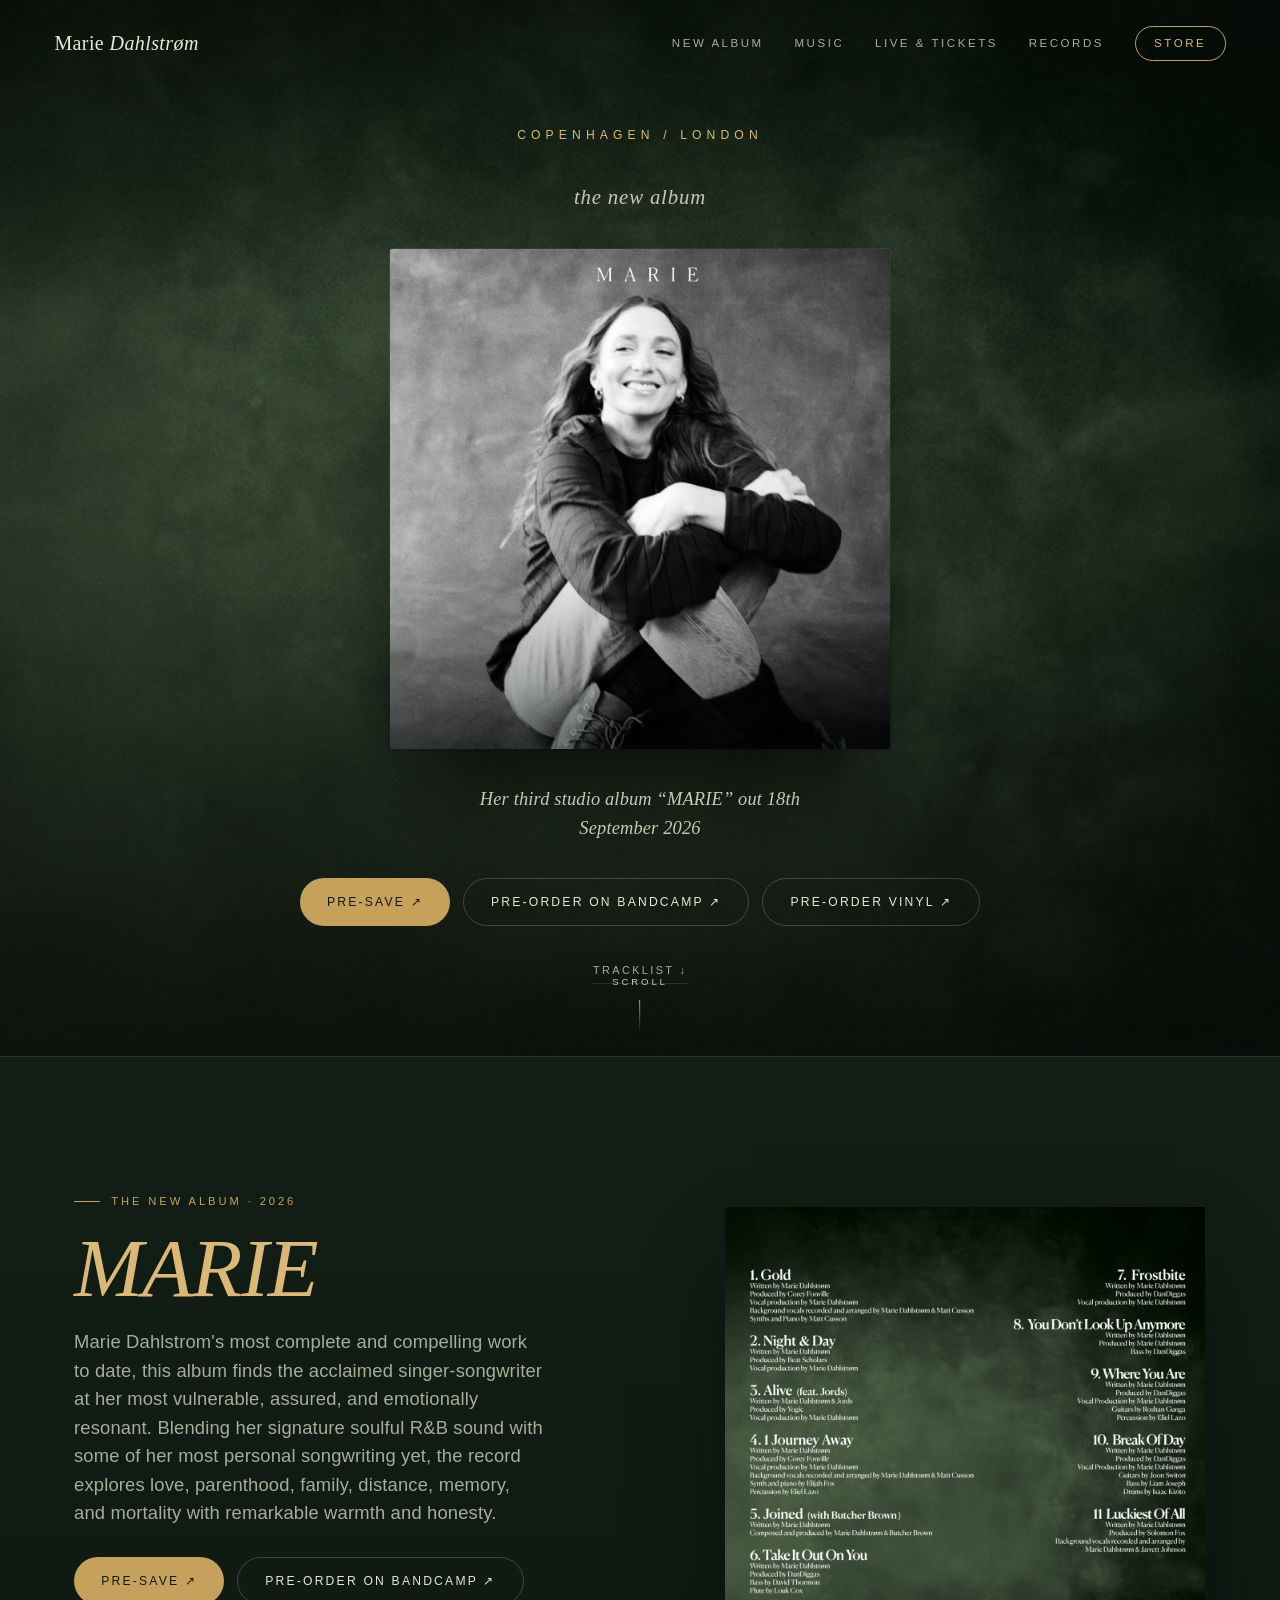
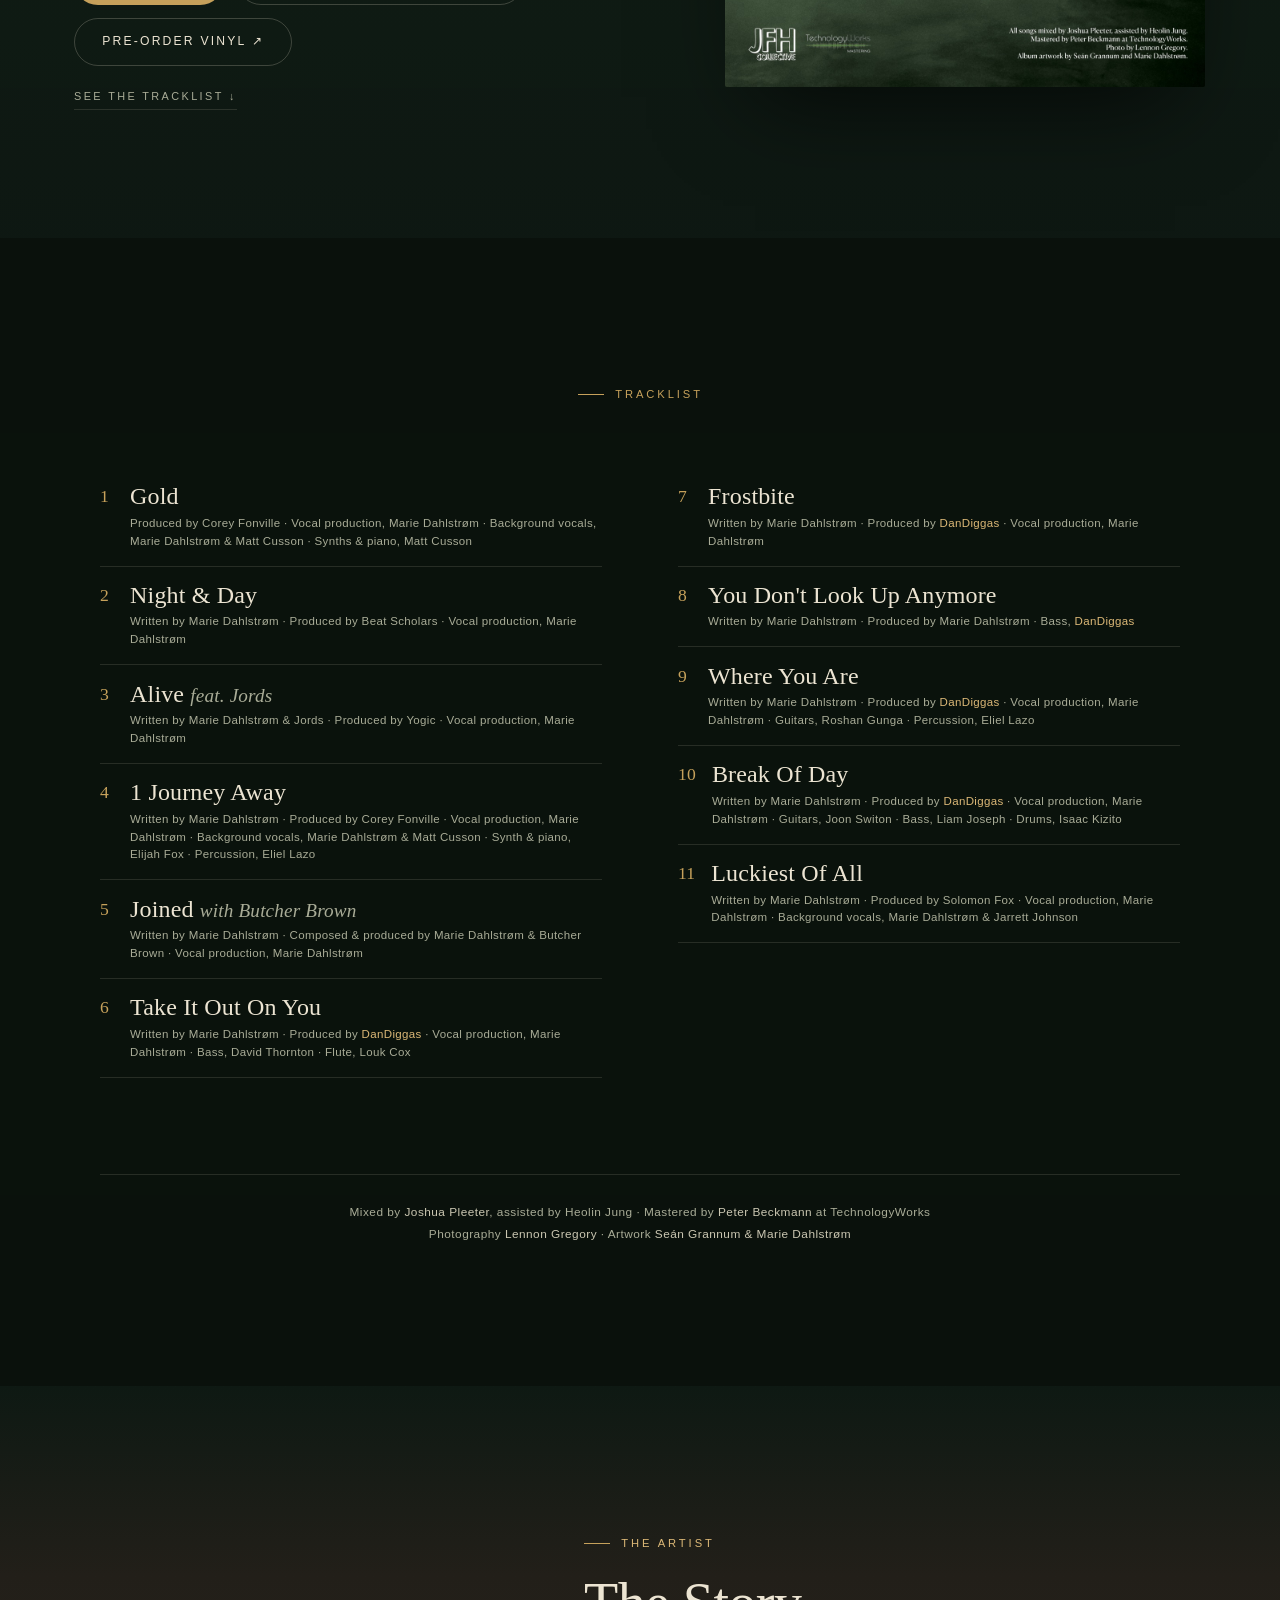
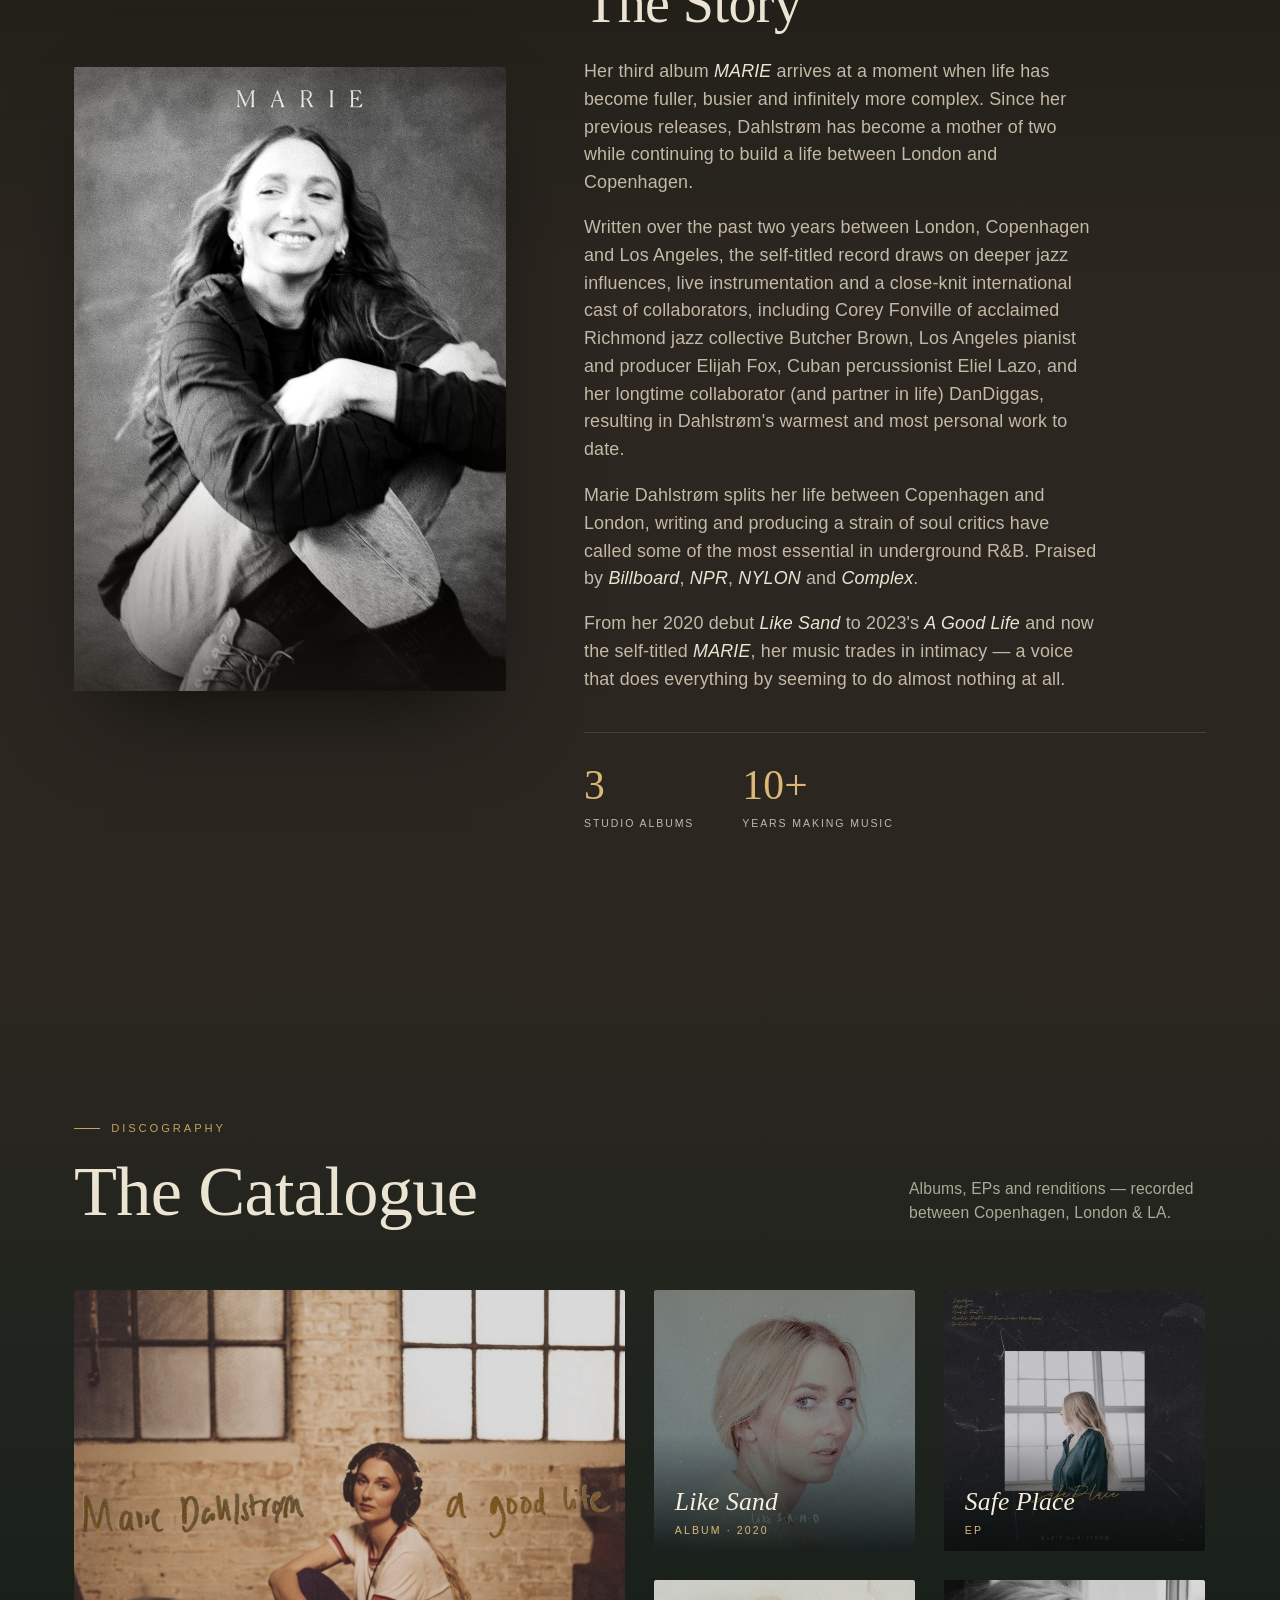
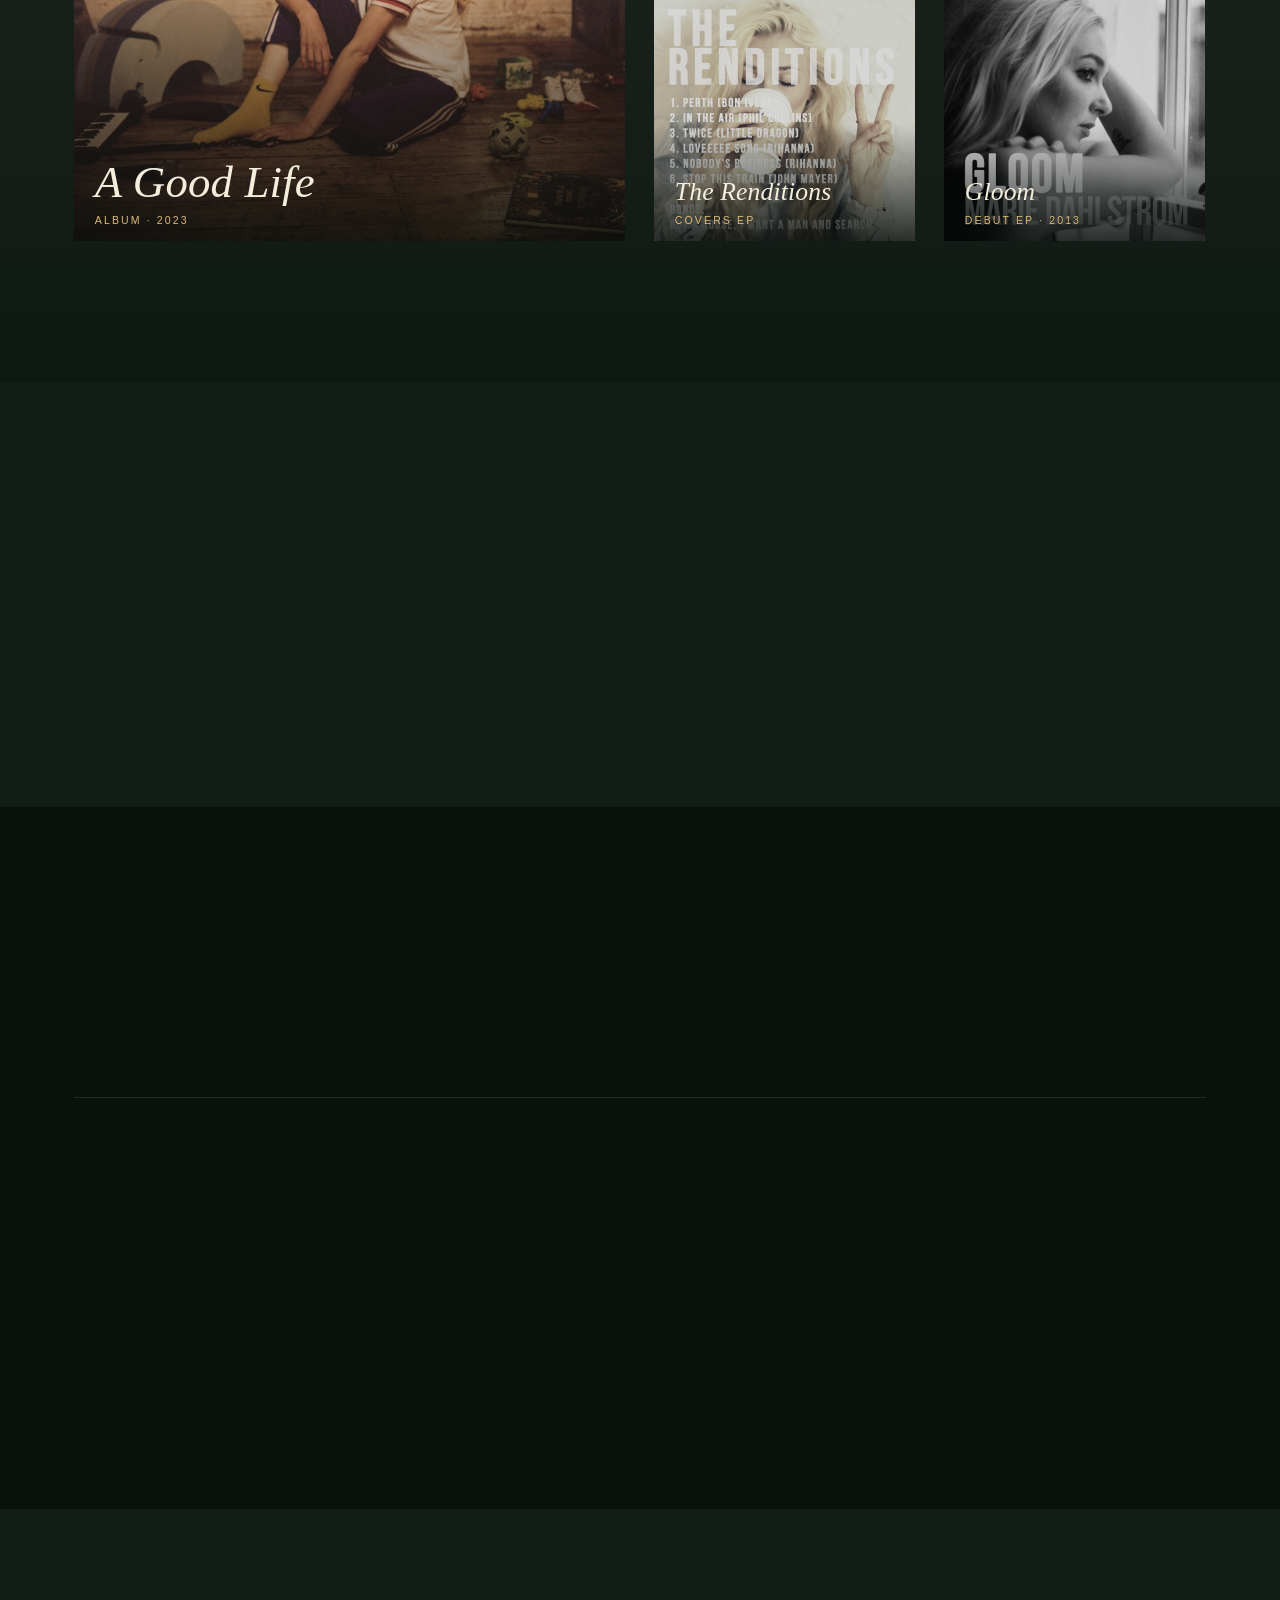
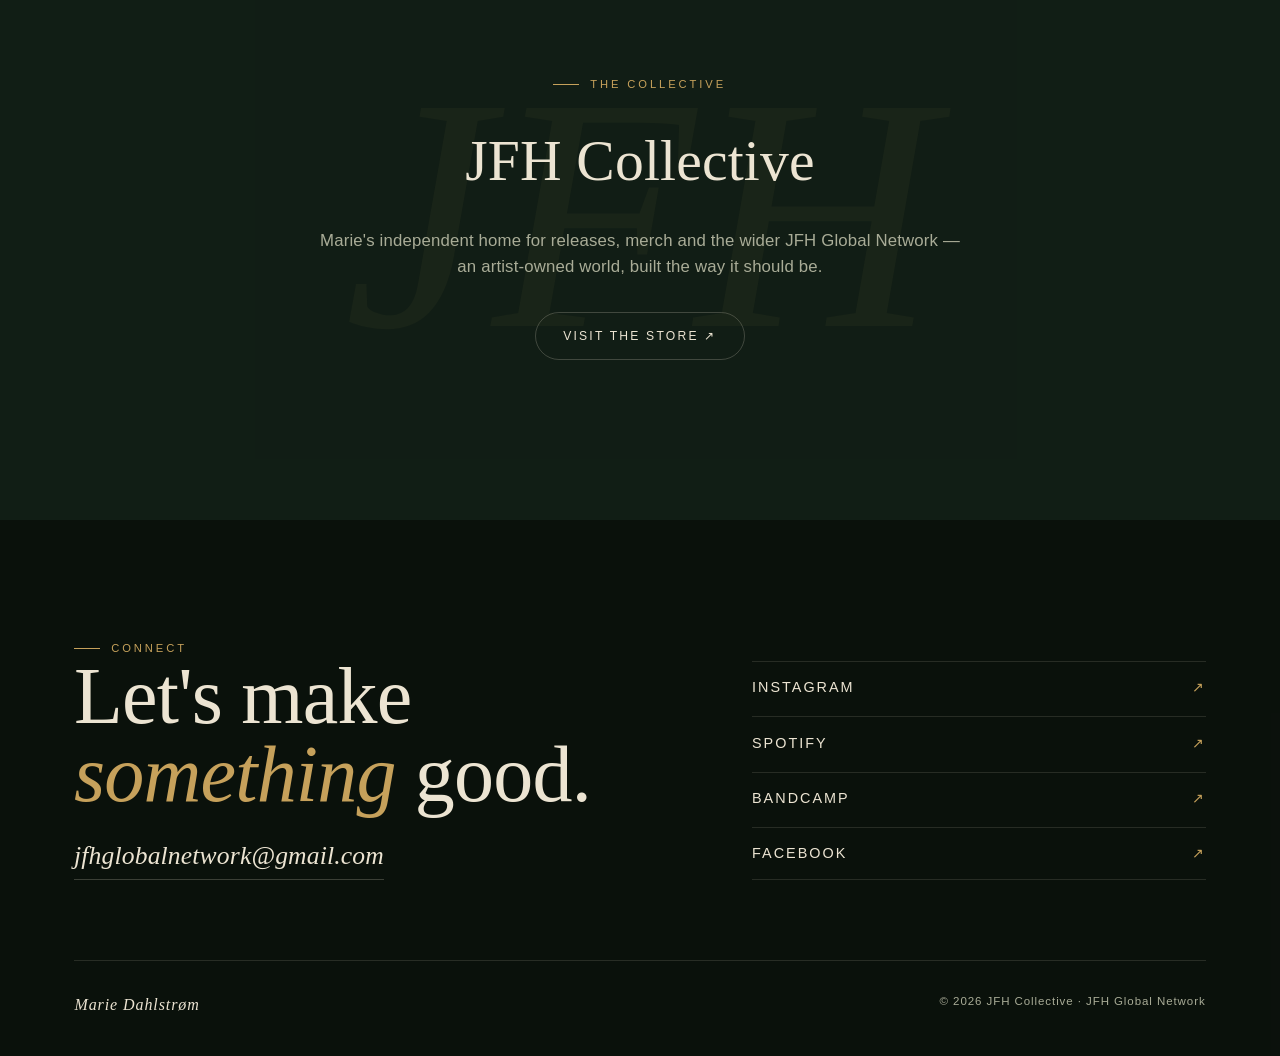
==== index.html @ 06641f5f "Update live dates with London and Copenhagen ticket links" ====
<!doctype html>
<html lang="en">
<head>
<meta charset="utf-8">
<meta name="viewport" content="width=device-width, initial-scale=1">
<meta name="robots" content="noindex, nofollow">
<title>Marie Dahlstrøm</title>
<meta name="description" content="Marie Dahlstrøm — Danish vocalist, producer and songwriter. New self-titled album MARIE, out 2026 on JFH Collective.">
<meta property="og:title" content="Marie Dahlstrøm">
<meta property="og:description" content="New self-titled album MARIE — out 2026 on JFH Collective.">
<meta property="og:image" content="assets/marie-cover.jpg">
<meta property="og:type" content="music.musician">
<meta name="theme-color" content="#0e1913">
<link rel="stylesheet" href="styles.css">
</head>
<body>
<link rel="stylesheet" href="styles.css">

<svg class="grain"><filter id="n"><feTurbulence type="fractalNoise" baseFrequency="0.82" numOctaves="3" stitchTiles="stitch"/></filter><rect width="100%" height="100%" filter="url(#n)"/></svg>

<nav id="nav">
  <a href="#top" class="mark"><b>Marie</b> Dahlstrøm</a>
  <div class="nav-links" id="navlinks">
    <a href="#album">New Album</a>
    <a href="#music">Music</a>
    <a href="#live">Live &amp; Tickets</a>
    <!-- <a href="#reviews">Reviews</a>  ← uncomment when the reviews section goes live -->
    <a href="#records">Records</a>
    <a href="https://shop.mariedahlstrom.com" target="_blank" rel="noopener" class="nav-store">Store</a>
  </div>
  <button class="nav-toggle" id="toggle" aria-label="Menu">☰</button>
</nav>

<header class="hero" id="top">
  <h1 class="sr">Marie Dahlstrøm</h1>
  <div class="hero-bg" id="herobg"></div>
  <div class="hero-inner">
    <div class="eyebrow" data-load="1">Copenhagen / London</div>
    <div class="name" data-load="2">the new album</div>
    <div class="cover-stage" data-load="3"><img src="assets/marie-cover.jpg" alt="Marie Dahlstrøm — MARIE album cover"></div>
    <p class="tag" data-load="4">Her third studio album “MARIE” out 18th September 2026</p>
    <!-- LINKS STATUS (30 Jul): vinyl LIVE. Still to fill when Marie sends them:
         1. pre-save   → replace the pending span with <a class="btn btn-gold" href="PRESAVE_URL" target="_blank" rel="noopener">Pre-save ↗</a>
            (when it lands, demote the vinyl button to btn-ghost so there's one gold CTA)
         2. bandcamp pre-order → href="BANDCAMP_PREORDER_URL"
         Same three appear again in the #album section — update both. -->
    <div class="actions" data-load="5">
      <a class="btn btn-gold" href="https://open.spotify.com/prerelease/3tnbl8d3vAlm9ZwOlDopwl?si=bDh3dec_SKyEZ6gORURYQA&utm_source=copy-link" target="_blank" rel="noopener">Pre-save ↗</a>
      <a class="btn btn-ghost" href="https://mariedmusic.bandcamp.com/album/marie" target="_blank" rel="noopener">Pre-order on Bandcamp ↗</a>
      <a class="btn btn-ghost" href="https://shop.mariedahlstrom.com/jfhstore/marie-vinyl" target="_blank" rel="noopener">Pre-order vinyl ↗</a>
    </div>
    <a class="hero-jump" data-load="5" href="#tracks">Tracklist ↓</a>
  </div>
  <div class="scrollcue"><span>Scroll</span><span class="bar"></span></div>
</header>

<section class="album" id="album">
  <div class="wrap album-flex">
    <div>
      <span class="kicker" data-reveal>The New Album · 2026</span>
      <h2 data-reveal data-d="1"><em>MARIE</em></h2>
      <p data-reveal data-d="2">Marie Dahlstrom's most complete and compelling work to date, this album finds the acclaimed singer-songwriter at her most vulnerable, assured, and emotionally resonant. Blending her signature soulful R&B sound with some of her most personal songwriting yet, the record explores love, parenthood, family, distance, memory, and mortality with remarkable warmth and honesty.</p>
      <div class="actions" data-reveal data-d="3">
        <a class="btn btn-gold" href="https://open.spotify.com/prerelease/3tnbl8d3vAlm9ZwOlDopwl?si=bDh3dec_SKyEZ6gORURYQA&utm_source=copy-link" target="_blank" rel="noopener">Pre-save ↗</a>
        <a class="btn btn-ghost" href="https://mariedmusic.bandcamp.com/album/marie" target="_blank" rel="noopener">Pre-order on Bandcamp ↗</a>
        <a class="btn btn-ghost" href="https://shop.mariedahlstrom.com/jfhstore/marie-vinyl" target="_blank" rel="noopener">Pre-order vinyl ↗</a>
      </div>
      <a class="hero-jump album-jump" data-reveal data-d="3" href="#tracks">See the tracklist ↓</a>
    </div>
    <div class="album-visual" data-reveal data-d="2">
      <img src="assets/gold-dust.jpg" alt="">
    </div>
  </div>
</section>

<section class="tracks" id="tracks">
  <div class="wrap">
    <div class="tracks-head">
      <span class="kicker" data-reveal>Tracklist</span>
    </div>
    <div class="sleeve">
      <!-- Order and credits follow the FINAL DIGITAL backside (Marie, 25 Jul 12:17).
           She confirmed the vinyl running order genuinely differs: on vinyl, Frostbite
           closes Side A and Take It Out On You opens Side B. That's the note under the
           list, not the main numbering. A third "actual final" backside is expected —
           re-diff both when it lands. -->
      <div data-reveal>
        <div class="trk"><div class="num">1</div><div><div class="t">Gold</div><div class="cr">Produced by Corey Fonville · Vocal production, Marie Dahlstrøm · Background vocals, Marie Dahlstrøm &amp; Matt Cusson · Synths &amp; piano, Matt Cusson</div></div></div>
        <div class="trk"><div class="num">2</div><div><div class="t">Night &amp; Day</div><div class="cr">Written by Marie Dahlstrøm · Produced by Beat Scholars · Vocal production, Marie Dahlstrøm</div></div></div>
        <div class="trk"><div class="num">3</div><div><div class="t">Alive <span class="feat">feat. Jords</span></div><div class="cr">Written by Marie Dahlstrøm &amp; Jords · Produced by Yogic · Vocal production, Marie Dahlstrøm</div></div></div>
        <div class="trk"><div class="num">4</div><div><div class="t">1 Journey Away</div><div class="cr">Written by Marie Dahlstrøm · Produced by Corey Fonville · Vocal production, Marie Dahlstrøm · Background vocals, Marie Dahlstrøm &amp; Matt Cusson · Synth &amp; piano, Elijah Fox · Percussion, Eliel Lazo</div></div></div>
        <div class="trk"><div class="num">5</div><div><div class="t">Joined <span class="feat">with Butcher Brown</span></div><div class="cr">Written by Marie Dahlstrøm · Composed &amp; produced by Marie Dahlstrøm &amp; Butcher Brown · Vocal production, Marie Dahlstrøm</div></div></div>
        <div class="trk"><div class="num">6</div><div><div class="t">Take It Out On You</div><div class="cr">Written by Marie Dahlstrøm · Produced by <span class="you">DanDiggas</span> · Vocal production, Marie Dahlstrøm · Bass, David Thornton · Flute, Louk Cox</div></div></div>
      </div>
      <div data-reveal data-d="1">
        <div class="trk"><div class="num">7</div><div><div class="t">Frostbite</div><div class="cr">Written by Marie Dahlstrøm · Produced by <span class="you">DanDiggas</span> · Vocal production, Marie Dahlstrøm</div></div></div>
        <!-- DELIBERATE DIVERGENCE FROM THE PRINT: the pressed vinyl backside reads
             "Written by Marle Dahlstrøm" here. Marie was told (26 Jul) and said "that one
             is too late" — the plate was already gone. The site keeps the correct
             spelling. Do NOT "fix" this to match the sleeve. -->
        <div class="trk"><div class="num">8</div><div><div class="t">You Don't Look Up Anymore</div><div class="cr">Written by Marie Dahlstrøm · Produced by Marie Dahlstrøm · Bass, <span class="you">DanDiggas</span></div></div></div>
        <div class="trk"><div class="num">9</div><div><div class="t">Where You Are</div><div class="cr">Written by Marie Dahlstrøm · Produced by <span class="you">DanDiggas</span> · Vocal production, Marie Dahlstrøm · Guitars, Roshan Gunga · Percussion, Eliel Lazo</div></div></div>
        <div class="trk"><div class="num">10</div><div><div class="t">Break Of Day</div><div class="cr">Written by Marie Dahlstrøm · Produced by <span class="you">DanDiggas</span> · Vocal production, Marie Dahlstrøm · Guitars, Joon Switon · Bass, Liam Joseph · Drums, Isaac Kizito</div></div></div>
        <!-- Resolved 26 Jul: the print-ready VINYL backside carries "Vocal Production by
             Marie Dahlstrøm" on Joined, Take It Out On You and Luckiest Of All, which the
             digital file omitted. Added to all three — additive, nothing dropped. -->
        <div class="trk"><div class="num">11</div><div><div class="t">Luckiest Of All</div><div class="cr">Written by Marie Dahlstrøm · Produced by Solomon Fox · Vocal production, Marie Dahlstrøm · Background vocals, Marie Dahlstrøm &amp; Jarrett Johnson</div></div></div>
      </div>

      <div class="sleeve-foot" data-reveal>
        Mixed by <b>Joshua Pleeter</b>, assisted by Heolin Jung · Mastered by <b>Peter Beckmann</b> at TechnologyWorks<br>
        Photography <b>Lennon Gregory</b> · Artwork <b>Seán Grannum &amp; Marie Dahlstrøm</b>
      </div>
    </div>
  </div>
</section>

<section class="about">
  <div class="wrap about-grid">
    <div class="about-photo" data-reveal>
      <video src="assets/portrait.mp4" autoplay muted loop playsinline poster="assets/marie-cover.jpg"></video>
    </div>
    <div>
      <span class="kicker" data-reveal>The Artist</span>
      <h2 data-reveal data-d="1">The Story</h2>
      <!-- Marie's own bio copy, sent on WhatsApp 25 Jul. Added above the existing
           press/awards paragraphs, nothing removed — pending her answer on whether
           she wants it to replace them instead. -->
      <p data-reveal data-d="2">Her third album <em>MARIE</em> arrives at a moment when life has become fuller, busier and infinitely more complex. Since her previous releases, Dahlstrøm has become a mother of two while continuing to build a life between London and Copenhagen.</p>
      <p data-reveal data-d="2">Written over the past two years between London, Copenhagen and Los Angeles, the self-titled record draws on deeper jazz influences, live instrumentation and a close-knit international cast of collaborators, including Corey Fonville of acclaimed Richmond jazz collective Butcher Brown, Los Angeles pianist and producer Elijah Fox, Cuban percussionist Eliel Lazo, and her longtime collaborator (and partner in life) <span class="you">DanDiggas</span>, resulting in Dahlstrøm's warmest and most personal work to date.</p>
      <p data-reveal data-d="2">Marie Dahlstrøm splits her life between Copenhagen and London, writing and producing a strain of soul critics have called some of the most essential in underground R&amp;B. Praised by <em>Billboard</em>, <em>NPR</em>, <em>NYLON</em> and <em>Complex</em>.</p>
      <p data-reveal data-d="2">From her 2020 debut <em>Like Sand</em> to 2023's <em>A Good Life</em> and now the self-titled <em>MARIE</em>, her music trades in intimacy — a voice that does everything by seeming to do almost nothing at all.</p>
      <div class="stats" data-reveal data-d="3">
        <div><b>3</b><small>Studio Albums</small></div>
        <div><b>10+</b><small>Years Making Music</small></div>
      </div>
    </div>
  </div>
</section>

<section class="music" id="music">
  <div class="wrap">
    <span class="kicker" data-reveal>Discography</span>
    <div class="music-head">
      <h2 data-reveal data-d="1">The Catalogue</h2>
      <p data-reveal data-d="2">Albums, EPs and renditions — recorded between Copenhagen, London &amp; LA.</p>
    </div>
    <div class="discs">
      <a class="disc feat" data-reveal href="https://mariedmusic.bandcamp.com/album/a-good-life" target="_blank" rel="noopener">
        <div class="disc-art"><img src="assets/covers/a-good-life.jpg" alt="A Good Life"></div>
        <div class="disc-meta"><div class="t">A Good Life</div><div class="y">Album · 2023<span class="play">— Listen ↗</span></div></div>
      </a>
      <a class="disc" data-reveal data-d="1" href="https://mariedmusic.bandcamp.com/album/like-sand" target="_blank" rel="noopener">
        <div class="disc-art"><img src="assets/covers/like-sand.jpg" alt="Like Sand"></div>
        <div class="disc-meta"><div class="t">Like Sand</div><div class="y">Album · 2020<span class="play">— Listen ↗</span></div></div>
      </a>
      <a class="disc" data-reveal data-d="2" href="https://mariedmusic.bandcamp.com/album/safe-place" target="_blank" rel="noopener">
        <div class="disc-art"><img src="assets/covers/safe-place.jpg" alt="Safe Place"></div>
        <div class="disc-meta"><div class="t">Safe Place</div><div class="y">EP<span class="play">— Listen ↗</span></div></div>
      </a>
      <a class="disc" data-reveal data-d="1" href="https://mariedmusic.bandcamp.com/album/the-renditions" target="_blank" rel="noopener">
        <div class="disc-art"><img src="assets/covers/the-renditions.jpg" alt="The Renditions"></div>
        <div class="disc-meta"><div class="t">The Renditions</div><div class="y">Covers EP<span class="play">— Listen ↗</span></div></div>
      </a>
      <a class="disc" data-reveal data-d="2" href="https://mariedmusic.bandcamp.com/album/gloom-ep-from-2013" target="_blank" rel="noopener">
        <div class="disc-art"><img src="assets/covers/gloom.jpg" alt="Gloom"></div>
        <div class="disc-meta"><div class="t">Gloom</div><div class="y">Debut EP · 2013<span class="play">— Listen ↗</span></div></div>
      </a>
    </div>
  </div>
</section>

<section class="listen">
  <div class="wrap">
    <span class="kicker" style="justify-content:center;display:inline-flex" data-reveal>Stream</span>
    <h2 data-reveal data-d="1">Wherever you listen</h2>
    <div class="platforms" data-reveal data-d="2">
      <a href="https://open.spotify.com/artist/49NfOTfSPhrb0sJBVYS1iM" target="_blank" rel="noopener"><span class="dot"></span>Spotify</a>
      <a href="https://music.apple.com/us/artist/marie-dahlstr%C3%B8m/397750840" target="_blank" rel="noopener"><span class="dot"></span>Apple Music</a>
      <a href="https://mariedmusic.bandcamp.com" target="_blank" rel="noopener"><span class="dot"></span>Bandcamp</a>
      <a href="https://www.deezer.com/en/artist/5337479" target="_blank" rel="noopener"><span class="dot"></span>Deezer</a>
      <a href="https://music.amazon.com/artists/B00GJRRYIE" target="_blank" rel="noopener"><span class="dot"></span>Amazon Music</a>
    </div>
  </div>
</section>

<section class="live" id="live">
  <div class="wrap">
    <div class="live-head"><div><span class="kicker" data-reveal>On Tour</span><h2 data-reveal data-d="1">Live Dates &amp; Tickets</h2></div></div>
    <!-- THE 2 SHOWS TO FILL when Marie sends them (25 Jul ask): for each show swap
         the date/venue/city text, then replace the pending span with
         <a class="cta cta-gold" href="TICKET_URL" target="_blank" rel="noopener">Buy Tickets ↗</a> -->
    <div class="shows">
      <div class="show" data-reveal>
        <div class="date">08 Oct<small>2026</small></div>
        <div class="venue">London Show<span>London, UK</span></div>
        <a class="cta cta-gold" href="https://www.alttickets.com/marie-dahlstrom-tickets" target="_blank" rel="noopener">Buy Tickets ↗</a>
      </div>
      <div class="show" data-reveal data-d="1">
        <div class="date">13 Oct<small>2026</small></div>
        <div class="venue">Copenhagen Show<span>Copenhagen, Denmark</span></div>
        <a class="cta cta-gold" href="https://www.ticketmaster.dk/event/1585513811" target="_blank" rel="noopener">Buy Tickets ↗</a>
      </div>
    </div>
    <p class="live-note" data-reveal data-d="2">Two shows for the album. Tickets on sale now — <a href="#connect">get on the list</a> for future dates.</p>
  </div>
</section>

<!-- REVIEWS — built, deliberately hidden until real quotes exist (Marie's 25 Jul voice note).
     To publish: delete the `hidden` attribute below, fill each blockquote with the quote
     and outlet, drop any unused cards, and uncomment the Reviews link in the nav. -->
<section class="reviews" id="reviews" hidden>
  <div class="wrap">
    <div class="live-head"><div><span class="kicker" data-reveal>Press</span><h2 data-reveal data-d="1">What they're saying</h2></div></div>
    <div class="quotes">
      <figure class="quote" data-reveal>
        <blockquote>Quote goes here.</blockquote>
        <figcaption>Outlet<span>Reviewer name</span></figcaption>
      </figure>
      <figure class="quote" data-reveal data-d="1">
        <blockquote>Quote goes here.</blockquote>
        <figcaption>Outlet<span>Reviewer name</span></figcaption>
      </figure>
      <figure class="quote" data-reveal data-d="2">
        <blockquote>Quote goes here.</blockquote>
        <figcaption>Outlet<span>Reviewer name</span></figcaption>
      </figure>
    </div>
  </div>
</section>

<section class="records" id="records">
  <div class="huge" aria-hidden="true">JFH</div>
  <div class="records-inner">
    <span class="kicker" data-reveal>The Collective</span>
    <h2 data-reveal data-d="1">JFH Collective</h2>
    <p data-reveal data-d="2">Marie's independent home for releases, merch and the wider JFH Global Network — an artist-owned world, built the way it should be.</p>
    <a class="btn btn-ghost" data-reveal data-d="3" href="https://shop.mariedahlstrom.com" target="_blank" rel="noopener">Visit the Store ↗</a>
  </div>
</section>

<footer id="connect">
  <div class="wrap">
    <div class="connect">
      <div>
        <span class="kicker" data-reveal>Connect</span>
        <h2 data-reveal data-d="1">Let's make <em>something</em> good.</h2>
        <a class="email" data-reveal data-d="2" href="mailto:jfhglobalnetwork@gmail.com">jfhglobalnetwork@gmail.com</a>
      </div>
      <div class="socials" data-reveal data-d="2">
        <a href="https://www.instagram.com/marie.dahlstrom/" target="_blank" rel="noopener">Instagram <span class="arw">↗</span></a>
        <a href="https://open.spotify.com/artist/49NfOTfSPhrb0sJBVYS1iM" target="_blank" rel="noopener">Spotify <span class="arw">↗</span></a>
        <a href="https://mariedmusic.bandcamp.com" target="_blank" rel="noopener">Bandcamp <span class="arw">↗</span></a>
        <a href="https://www.facebook.com/mariedmusic/" target="_blank" rel="noopener">Facebook <span class="arw">↗</span></a>
      </div>
    </div>
    <div class="foot-base">
      <span class="mk">Marie Dahlstrøm</span>
      <span>© 2026 JFH Collective · JFH Global Network</span>
    </div>
  </div>
</footer>

<script src="main.js" defer></script>
</body>
</html>
---- styles.css ----
:root{
    --green-deep:#0e1913; --green:#132118; --green-2:#1a2c20; --green-3:#22392a; --mist:#38513f;
    --stone-bg:#2b2620; --stone-bg2:#3a332b; --stone-hi:#c3b9a6; --stone-line:rgba(233,226,212,.14);
    --bone:#ece4d2; --bone-dim:#a9ac97; --bone-soft:#cbc7b2;
    --gold:#c6a15b; --gold-bright:#dcb877; --gold-dim:#93794a;
    --line:rgba(236,228,210,.13); --line-strong:rgba(236,228,210,.22);
    --serif:'Didot','Bodoni 72','Hoefler Text',Georgia,'Times New Roman',serif;
    --sans:'Avenir Next','Optima','Gill Sans','Helvetica Neue',Helvetica,Arial,sans-serif;
    --ease:cubic-bezier(.16,1,.3,1);
  }
  *{box-sizing:border-box;margin:0;padding:0}
  html{scroll-behavior:smooth}
  body{background:#0a120c;color:var(--bone);font-family:var(--sans);font-weight:400;line-height:1.55;-webkit-font-smoothing:antialiased;overflow-x:hidden;letter-spacing:.01em}
  /* the muslin — Marie's green portrait backdrop, fixed behind the whole site */
  body::before{content:"";position:fixed;inset:0;z-index:-1;background:url("assets/backdrop.jpg") center/cover no-repeat;filter:brightness(.66) saturate(.92)}
  ::selection{background:var(--gold);color:var(--green-deep)}
  img{display:block;max-width:100%}
  a{color:inherit;text-decoration:none}
  .grain{position:fixed;inset:0;z-index:9999;pointer-events:none;opacity:.10;mix-blend-mode:overlay}
  .sr{position:absolute;width:1px;height:1px;overflow:hidden;clip:rect(0,0,0,0)}

  nav{position:fixed;top:0;left:0;right:0;z-index:100;display:flex;align-items:center;justify-content:space-between;padding:clamp(1rem,2.5vw,1.6rem) clamp(1.2rem,5vw,3.4rem);transition:background .6s var(--ease),backdrop-filter .6s,padding .6s var(--ease),border-color .6s;border-bottom:1px solid transparent}
  nav.solid{background:color-mix(in srgb,var(--green-deep) 82%,transparent);backdrop-filter:blur(16px) saturate(1.1);border-color:var(--line);padding-top:.85rem;padding-bottom:.85rem}
  .mark{font-family:var(--serif);font-size:1.25rem;letter-spacing:.02em;font-style:italic;color:var(--bone)}
  .mark b{font-style:normal;font-weight:400}
  .nav-links{display:flex;gap:clamp(1rem,2.4vw,2.4rem);align-items:center}
  .nav-links a{font-size:.72rem;text-transform:uppercase;letter-spacing:.22em;color:var(--bone-dim);position:relative;padding:.3rem 0}
  .nav-links a::after{content:"";position:absolute;left:0;bottom:0;height:1px;width:0;background:var(--gold);transition:width .4s var(--ease)}
  .nav-links a:hover{color:var(--bone)}.nav-links a:hover::after{width:100%}
  .nav-store{border:1px solid var(--gold);border-radius:100px;padding:.5rem 1.15rem !important;color:var(--gold-bright) !important;transition:background .35s var(--ease),color .35s var(--ease)}
  .nav-store::after{display:none}.nav-store:hover{background:var(--gold);color:var(--green-deep) !important}
  .nav-toggle{display:none}
  @media(max-width:760px){.nav-links{display:none}.nav-links.open{display:flex;position:fixed;inset:0;background:var(--green);flex-direction:column;justify-content:center;align-items:center;gap:2rem;z-index:99}.nav-links.open a{font-size:.95rem;color:var(--bone)}.nav-toggle{display:block;z-index:100;background:none;border:none;color:var(--bone);font-family:var(--serif);font-size:1.5rem;cursor:pointer;line-height:1}}

  /* ---- hero: album cover on green mist, grey↔green blend ---- */
  .hero{position:relative;min-height:100svh;display:flex;flex-direction:column;align-items:center;justify-content:center;text-align:center;overflow:hidden;padding:clamp(6rem,14vh,9rem) clamp(1.2rem,5vw,3.4rem) clamp(3rem,8vh,5rem);
    background:radial-gradient(120% 90% at 72% 22%,transparent 0%,#0b140e 72%),linear-gradient(160deg,#16271c 0%,#0c1610 55%,#0a120c 100%)}
  .hero-bg{position:absolute;inset:-8% -4%;z-index:0;background-size:cover;background-position:center 32%;filter:saturate(.95) contrast(1.04);transform:scale(1.08);animation:kenburns 30s var(--ease) both;opacity:0;transition:opacity 1.8s ease}
  .hero-bg.loaded{opacity:.9}
  @keyframes kenburns{from{transform:scale(1.15) translateY(1.5%)}to{transform:scale(1.05) translateY(0)}}
  .hero::after{content:"";position:absolute;inset:0;z-index:1;background:radial-gradient(80% 60% at 50% 45%,transparent 40%,rgba(8,14,10,.55) 100%),linear-gradient(180deg,rgba(8,14,10,.4),transparent 30%,rgba(7,12,8,.75) 100%)}
  .hero-inner{position:relative;z-index:2;display:flex;flex-direction:column;align-items:center;gap:clamp(1.6rem,4vh,2.6rem)}
  .hero .eyebrow{color:var(--gold-bright);text-transform:uppercase;letter-spacing:.42em;font-size:clamp(.6rem,1.4vw,.76rem)}
  .hero .name{font-family:var(--serif);font-style:italic;font-size:clamp(1rem,2.2vw,1.3rem);color:var(--bone-soft);letter-spacing:.04em}
  /* the cover */
  .cover-stage{position:relative;width:clamp(260px,44vw,500px);aspect-ratio:1/1;animation:floaty 9s ease-in-out infinite}
  @keyframes floaty{0%,100%{transform:translateY(0)}50%{transform:translateY(-10px)}}
  .cover-stage img{width:100%;height:100%;object-fit:cover;border-radius:2px;box-shadow:0 50px 100px -30px rgba(0,0,0,.8),0 0 0 1px rgba(233,226,212,.08)}
  .cover-stage::after{content:"";position:absolute;inset:-2px;border-radius:2px;pointer-events:none;
    background:radial-gradient(120% 120% at 30% 20%,transparent 55%,rgba(19,33,24,.6) 100%),linear-gradient(180deg,transparent 60%,rgba(14,25,19,.5));mix-blend-mode:multiply}
  .cover-stage::before{content:"";position:absolute;inset:-14% -12%;z-index:-1;border-radius:50%;
    background:radial-gradient(closest-side,rgba(56,81,63,.5),transparent 75%);filter:blur(26px)}
  .hero .actions{display:flex;flex-wrap:wrap;gap:.8rem;justify-content:center}
  .hero .tag{color:var(--bone-soft);font-family:var(--serif);font-style:italic;font-size:clamp(.95rem,2vw,1.15rem);max-width:40ch}
  .scrollcue{position:absolute;bottom:1.4rem;left:50%;transform:translateX(-50%);z-index:2;color:var(--bone-soft);font-size:.6rem;text-transform:uppercase;letter-spacing:.3em;display:flex;flex-direction:column;align-items:center;gap:.6rem}
  .scrollcue .bar{width:1px;height:34px;background:linear-gradient(var(--gold),transparent);animation:drop 2.4s var(--ease) infinite}
  @keyframes drop{0%{transform:scaleY(0);transform-origin:top}40%{transform:scaleY(1);transform-origin:top}60%{transform:scaleY(1);transform-origin:bottom}100%{transform:scaleY(0);transform-origin:bottom}}
  /* the cue is decoration: never let it sit on top of a CTA or eat a tap */
  .scrollcue{pointer-events:none}
  /* on phones it joins the flow under the buttons, so collision is impossible */
  @media(max-width:760px){
    .scrollcue{position:static;transform:none;margin-top:.4rem}
    .hero{justify-content:flex-start;padding-bottom:clamp(2rem,6vh,3rem)}
    /* three CTAs read as one stack on a phone, not a ragged pile */
    .hero .actions{flex-direction:column;align-items:stretch;width:100%;max-width:340px;gap:.7rem}
    .hero .actions .btn{justify-content:center}
  }

  section{position:relative}
  .wrap{max-width:1240px;margin:0 auto;padding:0 clamp(1.2rem,5vw,3.4rem)}
  .kicker{display:inline-flex;align-items:center;gap:.7rem;text-transform:uppercase;letter-spacing:.26em;font-size:.7rem;color:var(--gold)}
  .kicker::before{content:"";width:26px;height:1px;background:var(--gold)}
  .btn{display:inline-flex;align-items:center;gap:.6rem;border-radius:100px;padding:.85rem 1.7rem;font-size:.76rem;text-transform:uppercase;letter-spacing:.18em;transition:all .35s var(--ease)}
  .btn-gold{background:var(--gold);color:var(--green-deep)}.btn-gold:hover{background:var(--gold-bright);transform:translateY(-3px)}
  .btn-ghost{border:1px solid var(--line-strong);color:var(--bone)}.btn-ghost:hover{border-color:var(--gold);color:var(--gold-bright)}
  /* pending: the button's final shape, waiting on a URL. no hover lift, not clickable */
  .btn.is-pending,.cta.is-pending{cursor:default;opacity:.62}
  .btn.is-pending:hover,.cta.is-pending:hover{transform:none;background:var(--gold)}
  .btn-ghost.is-pending:hover{background:none;border-color:var(--line-strong);color:var(--bone)}
  .is-pending small{font-size:.62em;letter-spacing:.14em;opacity:.75;text-transform:uppercase}
  .show .cta.is-pending{opacity:.55}.show:hover .cta.is-pending{border-color:var(--line);color:var(--bone-dim)}
  /* text jump link under the CTA row */
  .hero-jump{font-size:.68rem;text-transform:uppercase;letter-spacing:.22em;color:var(--bone-dim);border-bottom:1px solid var(--line);padding-bottom:.25rem;transition:all .3s}
  .hero-jump:hover{color:var(--gold-bright);border-color:var(--gold)}
  .album-jump{display:inline-block;margin-top:1.4rem}

  /* ---- new album feature ---- */
  .album{padding:clamp(4rem,10vw,8rem) 0;background:linear-gradient(180deg,rgba(19,33,24,.85),rgba(14,25,19,.9));border-top:1px solid var(--line);position:relative;overflow:hidden}
  .album-flex{display:grid;grid-template-columns:1fr;gap:clamp(2rem,5vw,4rem);align-items:center}
  @media(min-width:900px){.album-flex{grid-template-columns:1.1fr .9fr}}
  .album h2{font-family:var(--serif);font-weight:400;font-size:clamp(2.4rem,7vw,5.2rem);line-height:.96;letter-spacing:-.015em;margin:1.2rem 0}
  .album h2 em{font-style:italic;color:var(--gold-bright)}
  .album p{color:var(--bone-dim);font-size:clamp(1rem,1.6vw,1.15rem);max-width:46ch;margin-bottom:1.8rem}
  .album .actions{display:flex;flex-wrap:wrap;gap:.8rem}
  .album-visual{position:relative;aspect-ratio:1/1;border-radius:2px;overflow:hidden;background:linear-gradient(160deg,#1c3024,#0c150f);box-shadow:0 40px 90px -30px rgba(0,0,0,.7)}
  .album-visual img{position:absolute;inset:0;width:100%;height:100%;object-fit:cover}
  .album-visual .mist{position:absolute;inset:0;background:linear-gradient(180deg,transparent 45%,rgba(8,14,10,.72));mix-blend-mode:multiply}
  .album-visual .cap{position:absolute;left:0;right:0;bottom:0;padding:clamp(1.2rem,3vw,2rem);z-index:2}
  .album-visual .cap .t{font-family:var(--serif);font-style:italic;font-size:clamp(1.4rem,3.4vw,2.2rem);color:#f4eedd}
  .album-visual .cap .d{font-size:.66rem;text-transform:uppercase;letter-spacing:.24em;color:var(--gold-bright);margin-top:.4rem}

  /* ---- tracklist ---- */
  .tracks{padding:clamp(4.5rem,11vw,9rem) 0;background:rgba(11,18,13,.9)}
  .tracks-head{text-align:center;margin-bottom:clamp(2.6rem,6vw,4rem)}
  .tracks-head .kicker{justify-content:center}
  .tracks-head h2{font-family:var(--serif);font-weight:400;font-size:clamp(2rem,5vw,3.4rem);margin-top:1rem}
  .sleeve{display:grid;grid-template-columns:1fr;gap:clamp(2.4rem,6vw,5rem);max-width:1080px;margin:0 auto}
  @media(min-width:820px){.sleeve{grid-template-columns:1fr 1fr}}
  .side-lbl{font-size:.72rem;text-transform:uppercase;letter-spacing:.5em;color:var(--gold);padding-bottom:1.1rem;margin-bottom:.4rem;border-bottom:1px solid var(--line)}
  .side-lbl .side-dur{letter-spacing:.2em;color:var(--gold-dim);margin-left:.6rem}
  .trk{display:grid;grid-template-columns:auto 1fr;gap:1rem;padding:.95rem 0;border-bottom:1px solid var(--line);transition:padding-left .4s var(--ease),background .4s}
  .trk:hover{padding-left:.7rem;background:linear-gradient(90deg,rgba(198,161,91,.08),transparent)}
  .trk .num{font-family:var(--serif);font-size:1.1rem;color:var(--gold);min-width:1.6ch;font-variant-numeric:tabular-nums}
  .trk .t{font-family:var(--serif);font-size:clamp(1.15rem,2.3vw,1.5rem);line-height:1.15;color:var(--bone)}
  .trk .t .feat{font-style:italic;font-size:.8em;color:var(--bone-dim)}
  .trk .cr{font-size:.72rem;letter-spacing:.03em;color:var(--bone-dim);margin-top:.25rem}
  .trk .cr .you{color:var(--gold-bright)}
  /* the vinyl sides differ from the digital order — noted, not renumbered */
  .vinyl-note{grid-column:1/-1;margin-top:.6rem;text-align:center;font-family:var(--serif);font-style:italic;font-size:clamp(.9rem,1.8vw,1.02rem);color:var(--bone-dim)}
  .vinyl-note b{font-style:normal;font-family:var(--sans);font-size:.72rem;text-transform:uppercase;letter-spacing:.2em;color:var(--gold);font-weight:400}
  .vinyl-note em{color:var(--bone-soft)}
  .sleeve-foot{grid-column:1/-1;margin-top:1.2rem;padding-top:1.6rem;border-top:1px solid var(--line);text-align:center;color:var(--bone-dim);font-size:.74rem;letter-spacing:.04em;line-height:1.9}
  .sleeve-foot b{color:var(--bone-soft);font-weight:400}

  /* ---- about: the moving portrait, STONE/grey side ---- */
  .about{padding:clamp(4.5rem,11vw,9rem) 0;background:linear-gradient(180deg,var(--green-deep) 0%,#221f19 16%,var(--stone-bg) 42%,var(--stone-bg) 100%)}
  .about-grid{display:grid;grid-template-columns:1fr;gap:clamp(2.4rem,6vw,5rem);align-items:center}
  @media(min-width:860px){.about-grid{grid-template-columns:.82fr 1.18fr}}
  .about-photo{position:relative;aspect-ratio:9/13;overflow:hidden;border-radius:2px;box-shadow:0 40px 90px -34px rgba(0,0,0,.7)}
  .about-photo video{width:100%;height:100%;object-fit:cover;filter:contrast(1.03) brightness(1.02)}
  .about-photo::after{content:"";position:absolute;inset:0;pointer-events:none;box-shadow:inset 0 0 90px rgba(30,26,20,.5);background:linear-gradient(200deg,transparent 62%,rgba(43,38,32,.55))}
  .about .kicker{color:var(--gold-bright)}
  .about h2{font-family:var(--serif);font-weight:400;font-size:clamp(2rem,5vw,3.5rem);line-height:1.06;margin:1.4rem 0 1.5rem;letter-spacing:-.01em;color:var(--bone)}
  .about h2 em{color:var(--gold-bright);font-style:italic}
  .about p{color:var(--stone-hi);font-size:clamp(1rem,1.5vw,1.12rem);max-width:52ch;margin-bottom:1.1rem}
  .about p em{color:var(--bone);font-style:italic}
  .about .sig{font-family:var(--serif);font-style:italic;font-size:1.5rem;color:var(--bone);margin-top:1.6rem}
  .stats{display:flex;flex-wrap:wrap;gap:clamp(1.6rem,4vw,3rem);margin-top:2.4rem;padding-top:2rem;border-top:1px solid var(--stone-line)}
  .stats div{display:flex;flex-direction:column}
  .stats b{font-family:var(--serif);font-size:clamp(1.8rem,4vw,2.6rem);font-weight:400;line-height:1;color:var(--gold-bright)}
  .stats small{text-transform:uppercase;letter-spacing:.18em;font-size:.66rem;color:var(--stone-hi);margin-top:.5rem}

  /* ---- catalogue ---- */
  .music{background:linear-gradient(180deg,var(--stone-bg) 0%,#20241e 40%,var(--green-deep) 100%);padding:clamp(4.5rem,11vw,9rem) 0}
  .music-head{display:flex;flex-wrap:wrap;justify-content:space-between;align-items:flex-end;gap:1.5rem;margin:1.2rem 0 clamp(2.6rem,6vw,4rem)}
  .music-head h2{font-family:var(--serif);font-weight:400;font-size:clamp(2.2rem,6vw,4.4rem);line-height:.98;letter-spacing:-.01em}
  .music-head p{color:var(--bone-dim);max-width:34ch;font-size:.98rem}
  .discs{display:grid;grid-template-columns:repeat(2,1fr);gap:clamp(1rem,2.5vw,1.8rem)}
  @media(min-width:760px){.discs{grid-template-columns:repeat(4,1fr)}}
  .disc{position:relative;grid-column:span 1;color:inherit}
  .disc.feat{grid-column:span 2;grid-row:span 2}
  @media(max-width:759px){.disc.feat{grid-column:span 2}}
  .disc-art{position:relative;aspect-ratio:1/1;overflow:hidden;background:#0a120c;border-radius:2px}
  .disc-art img{width:100%;height:100%;object-fit:cover;filter:saturate(.7) brightness(.85);transition:transform 1.1s var(--ease),filter .8s var(--ease)}
  .disc:hover .disc-art img{transform:scale(1.06);filter:saturate(1.02) brightness(1)}
  .disc-art::after{content:"";position:absolute;inset:0;background:linear-gradient(180deg,transparent 55%,rgba(6,11,8,.9));opacity:.9;transition:opacity .5s}
  .disc-meta{position:absolute;left:0;right:0;bottom:0;z-index:2;padding:clamp(.8rem,2vw,1.3rem);transform:translateY(8px);transition:transform .5s var(--ease)}
  .disc:hover .disc-meta{transform:translateY(0)}
  .disc-meta .t{font-family:var(--serif);font-style:italic;font-size:clamp(1rem,2.4vw,1.6rem);color:#f4eedd;line-height:1.05}
  .disc.feat .disc-meta .t{font-size:clamp(1.6rem,4vw,2.8rem)}
  .disc-meta .y{font-size:.66rem;text-transform:uppercase;letter-spacing:.2em;color:var(--gold-bright);margin-top:.4rem;display:flex;gap:.6rem;align-items:center}
  .disc-meta .y .play{width:0;overflow:hidden;transition:width .5s var(--ease);white-space:nowrap;opacity:0}
  .disc:hover .disc-meta .y .play{width:72px;opacity:1}

  .listen{padding:clamp(4rem,9vw,7rem) 0;text-align:center;background:rgba(19,33,24,.83)}
  .listen h2{font-family:var(--serif);font-weight:400;font-size:clamp(1.8rem,5vw,3rem);margin:1rem 0 2.4rem}
  .platforms{display:flex;flex-wrap:wrap;justify-content:center;gap:.9rem;max-width:760px;margin:0 auto}
  .platforms a{border:1px solid var(--line-strong);border-radius:100px;padding:.8rem 1.6rem;font-size:.8rem;letter-spacing:.06em;transition:all .35s var(--ease);display:flex;align-items:center;gap:.5rem;color:var(--bone)}
  .platforms a:hover{background:var(--gold);color:var(--green-deep);border-color:var(--gold);transform:translateY(-3px)}
  .platforms a .dot{width:6px;height:6px;border-radius:50%;background:var(--gold)}
  .platforms a:hover .dot{background:var(--green-deep)}

  .live{background:rgba(11,18,13,.9);padding:clamp(4.5rem,11vw,9rem) 0}
  .live-head{display:flex;justify-content:space-between;align-items:flex-end;flex-wrap:wrap;gap:1rem;margin:1.2rem 0 2.6rem}
  .live-head h2{font-family:var(--serif);font-weight:400;font-size:clamp(2.2rem,6vw,4rem);line-height:.98}
  .shows{border-top:1px solid var(--line)}
  .show{display:grid;grid-template-columns:auto 1fr auto;gap:clamp(1rem,4vw,3rem);align-items:center;padding:clamp(1.1rem,3vw,1.8rem) .4rem;border-bottom:1px solid var(--line);transition:background .4s,padding-left .4s var(--ease)}
  .show:hover{background:linear-gradient(90deg,rgba(198,161,91,.1),transparent);padding-left:1.2rem}
  .show .date{font-family:var(--serif);font-size:clamp(1rem,2.4vw,1.4rem);min-width:5.5ch}
  .show .date small{display:block;font-family:var(--sans);font-size:.6rem;text-transform:uppercase;letter-spacing:.2em;color:var(--gold-dim)}
  .show .venue{font-size:clamp(.95rem,2vw,1.1rem)}.show .venue span{display:block;color:var(--bone-dim);font-size:.82rem}
  .show .cta{font-size:.7rem;text-transform:uppercase;letter-spacing:.2em;color:var(--bone-dim);border:1px solid var(--line);border-radius:100px;padding:.5rem 1.1rem;transition:all .3s}
  .show:hover .cta{border-color:var(--gold);color:var(--gold-bright)}
  .live-note{margin-top:1.8rem;font-style:italic;font-family:var(--serif);color:var(--bone-dim)}
  .live-note a{color:var(--gold-bright);border-bottom:1px solid var(--gold-dim)}
  .live-note a:hover{border-color:var(--gold-bright)}

  .reviews{background:rgba(19,33,24,.55);padding:clamp(4.5rem,11vw,9rem) 0}
  .quotes{display:grid;gap:clamp(1rem,2.4vw,1.8rem)}
  @media(min-width:820px){.quotes{grid-template-columns:repeat(3,1fr)}}
  .quote{border:1px solid var(--line);border-radius:2px;padding:clamp(1.4rem,3vw,2.2rem);background:rgba(11,18,13,.5)}
  .quote blockquote{font-family:var(--serif);font-size:clamp(1rem,2vw,1.2rem);line-height:1.5;color:var(--bone)}
  .quote blockquote::before{content:"\201C";color:var(--gold);font-size:2.2em;line-height:0;vertical-align:-.35em;margin-right:.15em}
  .quote figcaption{margin-top:1.2rem;font-size:.7rem;text-transform:uppercase;letter-spacing:.2em;color:var(--gold-bright)}
  .quote figcaption span{display:block;margin-top:.35rem;letter-spacing:.1em;text-transform:none;color:var(--bone-dim)}

  .records{position:relative;padding:clamp(5rem,13vw,10rem) 0;background:rgba(19,33,24,.8);overflow:hidden;text-align:center}
  .records .huge{position:absolute;inset:0;display:flex;align-items:center;justify-content:center;font-family:var(--serif);font-weight:400;font-size:clamp(6rem,26vw,24rem);color:rgba(198,161,91,.05);white-space:nowrap;pointer-events:none;font-style:italic}
  .records-inner{position:relative;z-index:2;max-width:640px;margin:0 auto}
  .records .kicker{justify-content:center}
  .records h2{font-family:var(--serif);font-weight:400;font-size:clamp(2rem,6vw,3.6rem);margin:1.4rem 0}
  .records p{color:var(--bone-dim);font-size:1.05rem;margin-bottom:2rem}

  footer{background:rgba(11,18,13,.92);padding:clamp(4rem,9vw,7rem) 0 2.4rem}
  .connect{display:grid;grid-template-columns:1fr;gap:2.6rem;align-items:end;margin-bottom:clamp(3rem,7vw,5rem)}
  @media(min-width:820px){.connect{grid-template-columns:1.4fr 1fr}}
  .connect h2{font-family:var(--serif);font-weight:400;font-size:clamp(2.4rem,7vw,5rem);line-height:.98;letter-spacing:-.01em}
  .connect h2 em{color:var(--gold);font-style:italic}
  .connect .email{display:inline-block;margin-top:1.4rem;font-family:var(--serif);font-style:italic;font-size:clamp(1.1rem,2.6vw,1.6rem);border-bottom:1px solid var(--line-strong);padding-bottom:.2rem;transition:border-color .4s}
  .connect .email:hover{border-color:var(--gold)}
  .socials{display:flex;flex-direction:column;gap:.2rem}
  .socials a{display:flex;justify-content:space-between;align-items:center;padding:.9rem 0;border-top:1px solid var(--line);font-size:.9rem;text-transform:uppercase;letter-spacing:.14em;transition:padding .35s var(--ease),color .3s}
  .socials a:last-child{border-bottom:1px solid var(--line)}
  .socials a:hover{padding-left:.8rem;color:var(--gold-bright)}
  .socials a .arw{color:var(--gold);transition:transform .35s var(--ease)}.socials a:hover .arw{transform:translateX(4px)}
  .foot-base{display:flex;flex-wrap:wrap;justify-content:space-between;gap:1rem;padding-top:2rem;border-top:1px solid var(--line);color:var(--bone-dim);font-size:.72rem;letter-spacing:.08em}
  .foot-base .mk{font-family:var(--serif);font-style:italic;font-size:1rem;color:var(--bone)}

  [data-reveal]{opacity:0;transform:translateY(34px);transition:opacity 1.1s var(--ease),transform 1.1s var(--ease);will-change:opacity,transform}
  [data-reveal].in{opacity:1;transform:none}
  [data-reveal][data-d="1"]{transition-delay:.09s}[data-reveal][data-d="2"]{transition-delay:.18s}[data-reveal][data-d="3"]{transition-delay:.27s}
  .hero [data-load]{opacity:0;transform:translateY(22px);filter:blur(6px);animation:load 1.3s var(--ease) forwards}
  .hero [data-load="1"]{animation-delay:.3s}.hero [data-load="2"]{animation-delay:.5s}.hero [data-load="3"]{animation-delay:.78s}.hero [data-load="4"]{animation-delay:1.05s}.hero [data-load="5"]{animation-delay:1.25s}
  @keyframes load{to{opacity:1;transform:none;filter:blur(0)}}
  @media (prefers-reduced-motion:reduce){*,*::after,*::before{animation-duration:.001s!important;transition:none!important}[data-reveal]{opacity:1;transform:none}.hero [data-load]{opacity:1;transform:none;filter:none}.hero-bg{animation:none;transform:scale(1.04)}.cover-stage{animation:none}}
---- styles.css ----
:root{
    --green-deep:#0e1913; --green:#132118; --green-2:#1a2c20; --green-3:#22392a; --mist:#38513f;
    --stone-bg:#2b2620; --stone-bg2:#3a332b; --stone-hi:#c3b9a6; --stone-line:rgba(233,226,212,.14);
    --bone:#ece4d2; --bone-dim:#a9ac97; --bone-soft:#cbc7b2;
    --gold:#c6a15b; --gold-bright:#dcb877; --gold-dim:#93794a;
    --line:rgba(236,228,210,.13); --line-strong:rgba(236,228,210,.22);
    --serif:'Didot','Bodoni 72','Hoefler Text',Georgia,'Times New Roman',serif;
    --sans:'Avenir Next','Optima','Gill Sans','Helvetica Neue',Helvetica,Arial,sans-serif;
    --ease:cubic-bezier(.16,1,.3,1);
  }
  *{box-sizing:border-box;margin:0;padding:0}
  html{scroll-behavior:smooth}
  body{background:#0a120c;color:var(--bone);font-family:var(--sans);font-weight:400;line-height:1.55;-webkit-font-smoothing:antialiased;overflow-x:hidden;letter-spacing:.01em}
  /* the muslin — Marie's green portrait backdrop, fixed behind the whole site */
  body::before{content:"";position:fixed;inset:0;z-index:-1;background:url("assets/backdrop.jpg") center/cover no-repeat;filter:brightness(.66) saturate(.92)}
  ::selection{background:var(--gold);color:var(--green-deep)}
  img{display:block;max-width:100%}
  a{color:inherit;text-decoration:none}
  .grain{position:fixed;inset:0;z-index:9999;pointer-events:none;opacity:.10;mix-blend-mode:overlay}
  .sr{position:absolute;width:1px;height:1px;overflow:hidden;clip:rect(0,0,0,0)}

  nav{position:fixed;top:0;left:0;right:0;z-index:100;display:flex;align-items:center;justify-content:space-between;padding:clamp(1rem,2.5vw,1.6rem) clamp(1.2rem,5vw,3.4rem);transition:background .6s var(--ease),backdrop-filter .6s,padding .6s var(--ease),border-color .6s;border-bottom:1px solid transparent}
  nav.solid{background:color-mix(in srgb,var(--green-deep) 82%,transparent);backdrop-filter:blur(16px) saturate(1.1);border-color:var(--line);padding-top:.85rem;padding-bottom:.85rem}
  .mark{font-family:var(--serif);font-size:1.25rem;letter-spacing:.02em;font-style:italic;color:var(--bone)}
  .mark b{font-style:normal;font-weight:400}
  .nav-links{display:flex;gap:clamp(1rem,2.4vw,2.4rem);align-items:center}
  .nav-links a{font-size:.72rem;text-transform:uppercase;letter-spacing:.22em;color:var(--bone-dim);position:relative;padding:.3rem 0}
  .nav-links a::after{content:"";position:absolute;left:0;bottom:0;height:1px;width:0;background:var(--gold);transition:width .4s var(--ease)}
  .nav-links a:hover{color:var(--bone)}.nav-links a:hover::after{width:100%}
  .nav-store{border:1px solid var(--gold);border-radius:100px;padding:.5rem 1.15rem !important;color:var(--gold-bright) !important;transition:background .35s var(--ease),color .35s var(--ease)}
  .nav-store::after{display:none}.nav-store:hover{background:var(--gold);color:var(--green-deep) !important}
  .nav-toggle{display:none}
  @media(max-width:760px){.nav-links{display:none}.nav-links.open{display:flex;position:fixed;inset:0;background:var(--green);flex-direction:column;justify-content:center;align-items:center;gap:2rem;z-index:99}.nav-links.open a{font-size:.95rem;color:var(--bone)}.nav-toggle{display:block;z-index:100;background:none;border:none;color:var(--bone);font-family:var(--serif);font-size:1.5rem;cursor:pointer;line-height:1}}

  /* ---- hero: album cover on green mist, grey↔green blend ---- */
  .hero{position:relative;min-height:100svh;display:flex;flex-direction:column;align-items:center;justify-content:center;text-align:center;overflow:hidden;padding:clamp(6rem,14vh,9rem) clamp(1.2rem,5vw,3.4rem) clamp(3rem,8vh,5rem);
    background:radial-gradient(120% 90% at 72% 22%,transparent 0%,#0b140e 72%),linear-gradient(160deg,#16271c 0%,#0c1610 55%,#0a120c 100%)}
  .hero-bg{position:absolute;inset:-8% -4%;z-index:0;background-size:cover;background-position:center 32%;filter:saturate(.95) contrast(1.04);transform:scale(1.08);animation:kenburns 30s var(--ease) both;opacity:0;transition:opacity 1.8s ease}
  .hero-bg.loaded{opacity:.9}
  @keyframes kenburns{from{transform:scale(1.15) translateY(1.5%)}to{transform:scale(1.05) translateY(0)}}
  .hero::after{content:"";position:absolute;inset:0;z-index:1;background:radial-gradient(80% 60% at 50% 45%,transparent 40%,rgba(8,14,10,.55) 100%),linear-gradient(180deg,rgba(8,14,10,.4),transparent 30%,rgba(7,12,8,.75) 100%)}
  .hero-inner{position:relative;z-index:2;display:flex;flex-direction:column;align-items:center;gap:clamp(1.6rem,4vh,2.6rem)}
  .hero .eyebrow{color:var(--gold-bright);text-transform:uppercase;letter-spacing:.42em;font-size:clamp(.6rem,1.4vw,.76rem)}
  .hero .name{font-family:var(--serif);font-style:italic;font-size:clamp(1rem,2.2vw,1.3rem);color:var(--bone-soft);letter-spacing:.04em}
  /* the cover */
  .cover-stage{position:relative;width:clamp(260px,44vw,500px);aspect-ratio:1/1;animation:floaty 9s ease-in-out infinite}
  @keyframes floaty{0%,100%{transform:translateY(0)}50%{transform:translateY(-10px)}}
  .cover-stage img{width:100%;height:100%;object-fit:cover;border-radius:2px;box-shadow:0 50px 100px -30px rgba(0,0,0,.8),0 0 0 1px rgba(233,226,212,.08)}
  .cover-stage::after{content:"";position:absolute;inset:-2px;border-radius:2px;pointer-events:none;
    background:radial-gradient(120% 120% at 30% 20%,transparent 55%,rgba(19,33,24,.6) 100%),linear-gradient(180deg,transparent 60%,rgba(14,25,19,.5));mix-blend-mode:multiply}
  .cover-stage::before{content:"";position:absolute;inset:-14% -12%;z-index:-1;border-radius:50%;
    background:radial-gradient(closest-side,rgba(56,81,63,.5),transparent 75%);filter:blur(26px)}
  .hero .actions{display:flex;flex-wrap:wrap;gap:.8rem;justify-content:center}
  .hero .tag{color:var(--bone-soft);font-family:var(--serif);font-style:italic;font-size:clamp(.95rem,2vw,1.15rem);max-width:40ch}
  .scrollcue{position:absolute;bottom:1.4rem;left:50%;transform:translateX(-50%);z-index:2;color:var(--bone-soft);font-size:.6rem;text-transform:uppercase;letter-spacing:.3em;display:flex;flex-direction:column;align-items:center;gap:.6rem}
  .scrollcue .bar{width:1px;height:34px;background:linear-gradient(var(--gold),transparent);animation:drop 2.4s var(--ease) infinite}
  @keyframes drop{0%{transform:scaleY(0);transform-origin:top}40%{transform:scaleY(1);transform-origin:top}60%{transform:scaleY(1);transform-origin:bottom}100%{transform:scaleY(0);transform-origin:bottom}}
  /* the cue is decoration: never let it sit on top of a CTA or eat a tap */
  .scrollcue{pointer-events:none}
  /* on phones it joins the flow under the buttons, so collision is impossible */
  @media(max-width:760px){
    .scrollcue{position:static;transform:none;margin-top:.4rem}
    .hero{justify-content:flex-start;padding-bottom:clamp(2rem,6vh,3rem)}
    /* three CTAs read as one stack on a phone, not a ragged pile */
    .hero .actions{flex-direction:column;align-items:stretch;width:100%;max-width:340px;gap:.7rem}
    .hero .actions .btn{justify-content:center}
  }

  section{position:relative}
  .wrap{max-width:1240px;margin:0 auto;padding:0 clamp(1.2rem,5vw,3.4rem)}
  .kicker{display:inline-flex;align-items:center;gap:.7rem;text-transform:uppercase;letter-spacing:.26em;font-size:.7rem;color:var(--gold)}
  .kicker::before{content:"";width:26px;height:1px;background:var(--gold)}
  .btn{display:inline-flex;align-items:center;gap:.6rem;border-radius:100px;padding:.85rem 1.7rem;font-size:.76rem;text-transform:uppercase;letter-spacing:.18em;transition:all .35s var(--ease)}
  .btn-gold{background:var(--gold);color:var(--green-deep)}.btn-gold:hover{background:var(--gold-bright);transform:translateY(-3px)}
  .btn-ghost{border:1px solid var(--line-strong);color:var(--bone)}.btn-ghost:hover{border-color:var(--gold);color:var(--gold-bright)}
  /* pending: the button's final shape, waiting on a URL. no hover lift, not clickable */
  .btn.is-pending,.cta.is-pending{cursor:default;opacity:.62}
  .btn.is-pending:hover,.cta.is-pending:hover{transform:none;background:var(--gold)}
  .btn-ghost.is-pending:hover{background:none;border-color:var(--line-strong);color:var(--bone)}
  .is-pending small{font-size:.62em;letter-spacing:.14em;opacity:.75;text-transform:uppercase}
  .show .cta.is-pending{opacity:.55}.show:hover .cta.is-pending{border-color:var(--line);color:var(--bone-dim)}
  /* text jump link under the CTA row */
  .hero-jump{font-size:.68rem;text-transform:uppercase;letter-spacing:.22em;color:var(--bone-dim);border-bottom:1px solid var(--line);padding-bottom:.25rem;transition:all .3s}
  .hero-jump:hover{color:var(--gold-bright);border-color:var(--gold)}
  .album-jump{display:inline-block;margin-top:1.4rem}

  /* ---- new album feature ---- */
  .album{padding:clamp(4rem,10vw,8rem) 0;background:linear-gradient(180deg,rgba(19,33,24,.85),rgba(14,25,19,.9));border-top:1px solid var(--line);position:relative;overflow:hidden}
  .album-flex{display:grid;grid-template-columns:1fr;gap:clamp(2rem,5vw,4rem);align-items:center}
  @media(min-width:900px){.album-flex{grid-template-columns:1.1fr .9fr}}
  .album h2{font-family:var(--serif);font-weight:400;font-size:clamp(2.4rem,7vw,5.2rem);line-height:.96;letter-spacing:-.015em;margin:1.2rem 0}
  .album h2 em{font-style:italic;color:var(--gold-bright)}
  .album p{color:var(--bone-dim);font-size:clamp(1rem,1.6vw,1.15rem);max-width:46ch;margin-bottom:1.8rem}
  .album .actions{display:flex;flex-wrap:wrap;gap:.8rem}
  .album-visual{position:relative;aspect-ratio:1/1;border-radius:2px;overflow:hidden;background:linear-gradient(160deg,#1c3024,#0c150f);box-shadow:0 40px 90px -30px rgba(0,0,0,.7)}
  .album-visual img{position:absolute;inset:0;width:100%;height:100%;object-fit:cover}
  .album-visual .mist{position:absolute;inset:0;background:linear-gradient(180deg,transparent 45%,rgba(8,14,10,.72));mix-blend-mode:multiply}
  .album-visual .cap{position:absolute;left:0;right:0;bottom:0;padding:clamp(1.2rem,3vw,2rem);z-index:2}
  .album-visual .cap .t{font-family:var(--serif);font-style:italic;font-size:clamp(1.4rem,3.4vw,2.2rem);color:#f4eedd}
  .album-visual .cap .d{font-size:.66rem;text-transform:uppercase;letter-spacing:.24em;color:var(--gold-bright);margin-top:.4rem}

  /* ---- tracklist ---- */
  .tracks{padding:clamp(4.5rem,11vw,9rem) 0;background:rgba(11,18,13,.9)}
  .tracks-head{text-align:center;margin-bottom:clamp(2.6rem,6vw,4rem)}
  .tracks-head .kicker{justify-content:center}
  .tracks-head h2{font-family:var(--serif);font-weight:400;font-size:clamp(2rem,5vw,3.4rem);margin-top:1rem}
  .sleeve{display:grid;grid-template-columns:1fr;gap:clamp(2.4rem,6vw,5rem);max-width:1080px;margin:0 auto}
  @media(min-width:820px){.sleeve{grid-template-columns:1fr 1fr}}
  .side-lbl{font-size:.72rem;text-transform:uppercase;letter-spacing:.5em;color:var(--gold);padding-bottom:1.1rem;margin-bottom:.4rem;border-bottom:1px solid var(--line)}
  .side-lbl .side-dur{letter-spacing:.2em;color:var(--gold-dim);margin-left:.6rem}
  .trk{display:grid;grid-template-columns:auto 1fr;gap:1rem;padding:.95rem 0;border-bottom:1px solid var(--line);transition:padding-left .4s var(--ease),background .4s}
  .trk:hover{padding-left:.7rem;background:linear-gradient(90deg,rgba(198,161,91,.08),transparent)}
  .trk .num{font-family:var(--serif);font-size:1.1rem;color:var(--gold);min-width:1.6ch;font-variant-numeric:tabular-nums}
  .trk .t{font-family:var(--serif);font-size:clamp(1.15rem,2.3vw,1.5rem);line-height:1.15;color:var(--bone)}
  .trk .t .feat{font-style:italic;font-size:.8em;color:var(--bone-dim)}
  .trk .cr{font-size:.72rem;letter-spacing:.03em;color:var(--bone-dim);margin-top:.25rem}
  .trk .cr .you{color:var(--gold-bright)}
  /* the vinyl sides differ from the digital order — noted, not renumbered */
  .vinyl-note{grid-column:1/-1;margin-top:.6rem;text-align:center;font-family:var(--serif);font-style:italic;font-size:clamp(.9rem,1.8vw,1.02rem);color:var(--bone-dim)}
  .vinyl-note b{font-style:normal;font-family:var(--sans);font-size:.72rem;text-transform:uppercase;letter-spacing:.2em;color:var(--gold);font-weight:400}
  .vinyl-note em{color:var(--bone-soft)}
  .sleeve-foot{grid-column:1/-1;margin-top:1.2rem;padding-top:1.6rem;border-top:1px solid var(--line);text-align:center;color:var(--bone-dim);font-size:.74rem;letter-spacing:.04em;line-height:1.9}
  .sleeve-foot b{color:var(--bone-soft);font-weight:400}

  /* ---- about: the moving portrait, STONE/grey side ---- */
  .about{padding:clamp(4.5rem,11vw,9rem) 0;background:linear-gradient(180deg,var(--green-deep) 0%,#221f19 16%,var(--stone-bg) 42%,var(--stone-bg) 100%)}
  .about-grid{display:grid;grid-template-columns:1fr;gap:clamp(2.4rem,6vw,5rem);align-items:center}
  @media(min-width:860px){.about-grid{grid-template-columns:.82fr 1.18fr}}
  .about-photo{position:relative;aspect-ratio:9/13;overflow:hidden;border-radius:2px;box-shadow:0 40px 90px -34px rgba(0,0,0,.7)}
  .about-photo video{width:100%;height:100%;object-fit:cover;filter:contrast(1.03) brightness(1.02)}
  .about-photo::after{content:"";position:absolute;inset:0;pointer-events:none;box-shadow:inset 0 0 90px rgba(30,26,20,.5);background:linear-gradient(200deg,transparent 62%,rgba(43,38,32,.55))}
  .about .kicker{color:var(--gold-bright)}
  .about h2{font-family:var(--serif);font-weight:400;font-size:clamp(2rem,5vw,3.5rem);line-height:1.06;margin:1.4rem 0 1.5rem;letter-spacing:-.01em;color:var(--bone)}
  .about h2 em{color:var(--gold-bright);font-style:italic}
  .about p{color:var(--stone-hi);font-size:clamp(1rem,1.5vw,1.12rem);max-width:52ch;margin-bottom:1.1rem}
  .about p em{color:var(--bone);font-style:italic}
  .about .sig{font-family:var(--serif);font-style:italic;font-size:1.5rem;color:var(--bone);margin-top:1.6rem}
  .stats{display:flex;flex-wrap:wrap;gap:clamp(1.6rem,4vw,3rem);margin-top:2.4rem;padding-top:2rem;border-top:1px solid var(--stone-line)}
  .stats div{display:flex;flex-direction:column}
  .stats b{font-family:var(--serif);font-size:clamp(1.8rem,4vw,2.6rem);font-weight:400;line-height:1;color:var(--gold-bright)}
  .stats small{text-transform:uppercase;letter-spacing:.18em;font-size:.66rem;color:var(--stone-hi);margin-top:.5rem}

  /* ---- catalogue ---- */
  .music{background:linear-gradient(180deg,var(--stone-bg) 0%,#20241e 40%,var(--green-deep) 100%);padding:clamp(4.5rem,11vw,9rem) 0}
  .music-head{display:flex;flex-wrap:wrap;justify-content:space-between;align-items:flex-end;gap:1.5rem;margin:1.2rem 0 clamp(2.6rem,6vw,4rem)}
  .music-head h2{font-family:var(--serif);font-weight:400;font-size:clamp(2.2rem,6vw,4.4rem);line-height:.98;letter-spacing:-.01em}
  .music-head p{color:var(--bone-dim);max-width:34ch;font-size:.98rem}
  .discs{display:grid;grid-template-columns:repeat(2,1fr);gap:clamp(1rem,2.5vw,1.8rem)}
  @media(min-width:760px){.discs{grid-template-columns:repeat(4,1fr)}}
  .disc{position:relative;grid-column:span 1;color:inherit}
  .disc.feat{grid-column:span 2;grid-row:span 2}
  @media(max-width:759px){.disc.feat{grid-column:span 2}}
  .disc-art{position:relative;aspect-ratio:1/1;overflow:hidden;background:#0a120c;border-radius:2px}
  .disc-art img{width:100%;height:100%;object-fit:cover;filter:saturate(.7) brightness(.85);transition:transform 1.1s var(--ease),filter .8s var(--ease)}
  .disc:hover .disc-art img{transform:scale(1.06);filter:saturate(1.02) brightness(1)}
  .disc-art::after{content:"";position:absolute;inset:0;background:linear-gradient(180deg,transparent 55%,rgba(6,11,8,.9));opacity:.9;transition:opacity .5s}
  .disc-meta{position:absolute;left:0;right:0;bottom:0;z-index:2;padding:clamp(.8rem,2vw,1.3rem);transform:translateY(8px);transition:transform .5s var(--ease)}
  .disc:hover .disc-meta{transform:translateY(0)}
  .disc-meta .t{font-family:var(--serif);font-style:italic;font-size:clamp(1rem,2.4vw,1.6rem);color:#f4eedd;line-height:1.05}
  .disc.feat .disc-meta .t{font-size:clamp(1.6rem,4vw,2.8rem)}
  .disc-meta .y{font-size:.66rem;text-transform:uppercase;letter-spacing:.2em;color:var(--gold-bright);margin-top:.4rem;display:flex;gap:.6rem;align-items:center}
  .disc-meta .y .play{width:0;overflow:hidden;transition:width .5s var(--ease);white-space:nowrap;opacity:0}
  .disc:hover .disc-meta .y .play{width:72px;opacity:1}

  .listen{padding:clamp(4rem,9vw,7rem) 0;text-align:center;background:rgba(19,33,24,.83)}
  .listen h2{font-family:var(--serif);font-weight:400;font-size:clamp(1.8rem,5vw,3rem);margin:1rem 0 2.4rem}
  .platforms{display:flex;flex-wrap:wrap;justify-content:center;gap:.9rem;max-width:760px;margin:0 auto}
  .platforms a{border:1px solid var(--line-strong);border-radius:100px;padding:.8rem 1.6rem;font-size:.8rem;letter-spacing:.06em;transition:all .35s var(--ease);display:flex;align-items:center;gap:.5rem;color:var(--bone)}
  .platforms a:hover{background:var(--gold);color:var(--green-deep);border-color:var(--gold);transform:translateY(-3px)}
  .platforms a .dot{width:6px;height:6px;border-radius:50%;background:var(--gold)}
  .platforms a:hover .dot{background:var(--green-deep)}

  .live{background:rgba(11,18,13,.9);padding:clamp(4.5rem,11vw,9rem) 0}
  .live-head{display:flex;justify-content:space-between;align-items:flex-end;flex-wrap:wrap;gap:1rem;margin:1.2rem 0 2.6rem}
  .live-head h2{font-family:var(--serif);font-weight:400;font-size:clamp(2.2rem,6vw,4rem);line-height:.98}
  .shows{border-top:1px solid var(--line)}
  .show{display:grid;grid-template-columns:auto 1fr auto;gap:clamp(1rem,4vw,3rem);align-items:center;padding:clamp(1.1rem,3vw,1.8rem) .4rem;border-bottom:1px solid var(--line);transition:background .4s,padding-left .4s var(--ease)}
  .show:hover{background:linear-gradient(90deg,rgba(198,161,91,.1),transparent);padding-left:1.2rem}
  .show .date{font-family:var(--serif);font-size:clamp(1rem,2.4vw,1.4rem);min-width:5.5ch}
  .show .date small{display:block;font-family:var(--sans);font-size:.6rem;text-transform:uppercase;letter-spacing:.2em;color:var(--gold-dim)}
  .show .venue{font-size:clamp(.95rem,2vw,1.1rem)}.show .venue span{display:block;color:var(--bone-dim);font-size:.82rem}
  .show .cta{font-size:.7rem;text-transform:uppercase;letter-spacing:.2em;color:var(--bone-dim);border:1px solid var(--line);border-radius:100px;padding:.5rem 1.1rem;transition:all .3s}
  .show:hover .cta{border-color:var(--gold);color:var(--gold-bright)}
  .live-note{margin-top:1.8rem;font-style:italic;font-family:var(--serif);color:var(--bone-dim)}
  .live-note a{color:var(--gold-bright);border-bottom:1px solid var(--gold-dim)}
  .live-note a:hover{border-color:var(--gold-bright)}

  .reviews{background:rgba(19,33,24,.55);padding:clamp(4.5rem,11vw,9rem) 0}
  .quotes{display:grid;gap:clamp(1rem,2.4vw,1.8rem)}
  @media(min-width:820px){.quotes{grid-template-columns:repeat(3,1fr)}}
  .quote{border:1px solid var(--line);border-radius:2px;padding:clamp(1.4rem,3vw,2.2rem);background:rgba(11,18,13,.5)}
  .quote blockquote{font-family:var(--serif);font-size:clamp(1rem,2vw,1.2rem);line-height:1.5;color:var(--bone)}
  .quote blockquote::before{content:"\201C";color:var(--gold);font-size:2.2em;line-height:0;vertical-align:-.35em;margin-right:.15em}
  .quote figcaption{margin-top:1.2rem;font-size:.7rem;text-transform:uppercase;letter-spacing:.2em;color:var(--gold-bright)}
  .quote figcaption span{display:block;margin-top:.35rem;letter-spacing:.1em;text-transform:none;color:var(--bone-dim)}

  .records{position:relative;padding:clamp(5rem,13vw,10rem) 0;background:rgba(19,33,24,.8);overflow:hidden;text-align:center}
  .records .huge{position:absolute;inset:0;display:flex;align-items:center;justify-content:center;font-family:var(--serif);font-weight:400;font-size:clamp(6rem,26vw,24rem);color:rgba(198,161,91,.05);white-space:nowrap;pointer-events:none;font-style:italic}
  .records-inner{position:relative;z-index:2;max-width:640px;margin:0 auto}
  .records .kicker{justify-content:center}
  .records h2{font-family:var(--serif);font-weight:400;font-size:clamp(2rem,6vw,3.6rem);margin:1.4rem 0}
  .records p{color:var(--bone-dim);font-size:1.05rem;margin-bottom:2rem}

  footer{background:rgba(11,18,13,.92);padding:clamp(4rem,9vw,7rem) 0 2.4rem}
  .connect{display:grid;grid-template-columns:1fr;gap:2.6rem;align-items:end;margin-bottom:clamp(3rem,7vw,5rem)}
  @media(min-width:820px){.connect{grid-template-columns:1.4fr 1fr}}
  .connect h2{font-family:var(--serif);font-weight:400;font-size:clamp(2.4rem,7vw,5rem);line-height:.98;letter-spacing:-.01em}
  .connect h2 em{color:var(--gold);font-style:italic}
  .connect .email{display:inline-block;margin-top:1.4rem;font-family:var(--serif);font-style:italic;font-size:clamp(1.1rem,2.6vw,1.6rem);border-bottom:1px solid var(--line-strong);padding-bottom:.2rem;transition:border-color .4s}
  .connect .email:hover{border-color:var(--gold)}
  .socials{display:flex;flex-direction:column;gap:.2rem}
  .socials a{display:flex;justify-content:space-between;align-items:center;padding:.9rem 0;border-top:1px solid var(--line);font-size:.9rem;text-transform:uppercase;letter-spacing:.14em;transition:padding .35s var(--ease),color .3s}
  .socials a:last-child{border-bottom:1px solid var(--line)}
  .socials a:hover{padding-left:.8rem;color:var(--gold-bright)}
  .socials a .arw{color:var(--gold);transition:transform .35s var(--ease)}.socials a:hover .arw{transform:translateX(4px)}
  .foot-base{display:flex;flex-wrap:wrap;justify-content:space-between;gap:1rem;padding-top:2rem;border-top:1px solid var(--line);color:var(--bone-dim);font-size:.72rem;letter-spacing:.08em}
  .foot-base .mk{font-family:var(--serif);font-style:italic;font-size:1rem;color:var(--bone)}

  [data-reveal]{opacity:0;transform:translateY(34px);transition:opacity 1.1s var(--ease),transform 1.1s var(--ease);will-change:opacity,transform}
  [data-reveal].in{opacity:1;transform:none}
  [data-reveal][data-d="1"]{transition-delay:.09s}[data-reveal][data-d="2"]{transition-delay:.18s}[data-reveal][data-d="3"]{transition-delay:.27s}
  .hero [data-load]{opacity:0;transform:translateY(22px);filter:blur(6px);animation:load 1.3s var(--ease) forwards}
  .hero [data-load="1"]{animation-delay:.3s}.hero [data-load="2"]{animation-delay:.5s}.hero [data-load="3"]{animation-delay:.78s}.hero [data-load="4"]{animation-delay:1.05s}.hero [data-load="5"]{animation-delay:1.25s}
  @keyframes load{to{opacity:1;transform:none;filter:blur(0)}}
  @media (prefers-reduced-motion:reduce){*,*::after,*::before{animation-duration:.001s!important;transition:none!important}[data-reveal]{opacity:1;transform:none}.hero [data-load]{opacity:1;transform:none;filter:none}.hero-bg{animation:none;transform:scale(1.04)}.cover-stage{animation:none}}
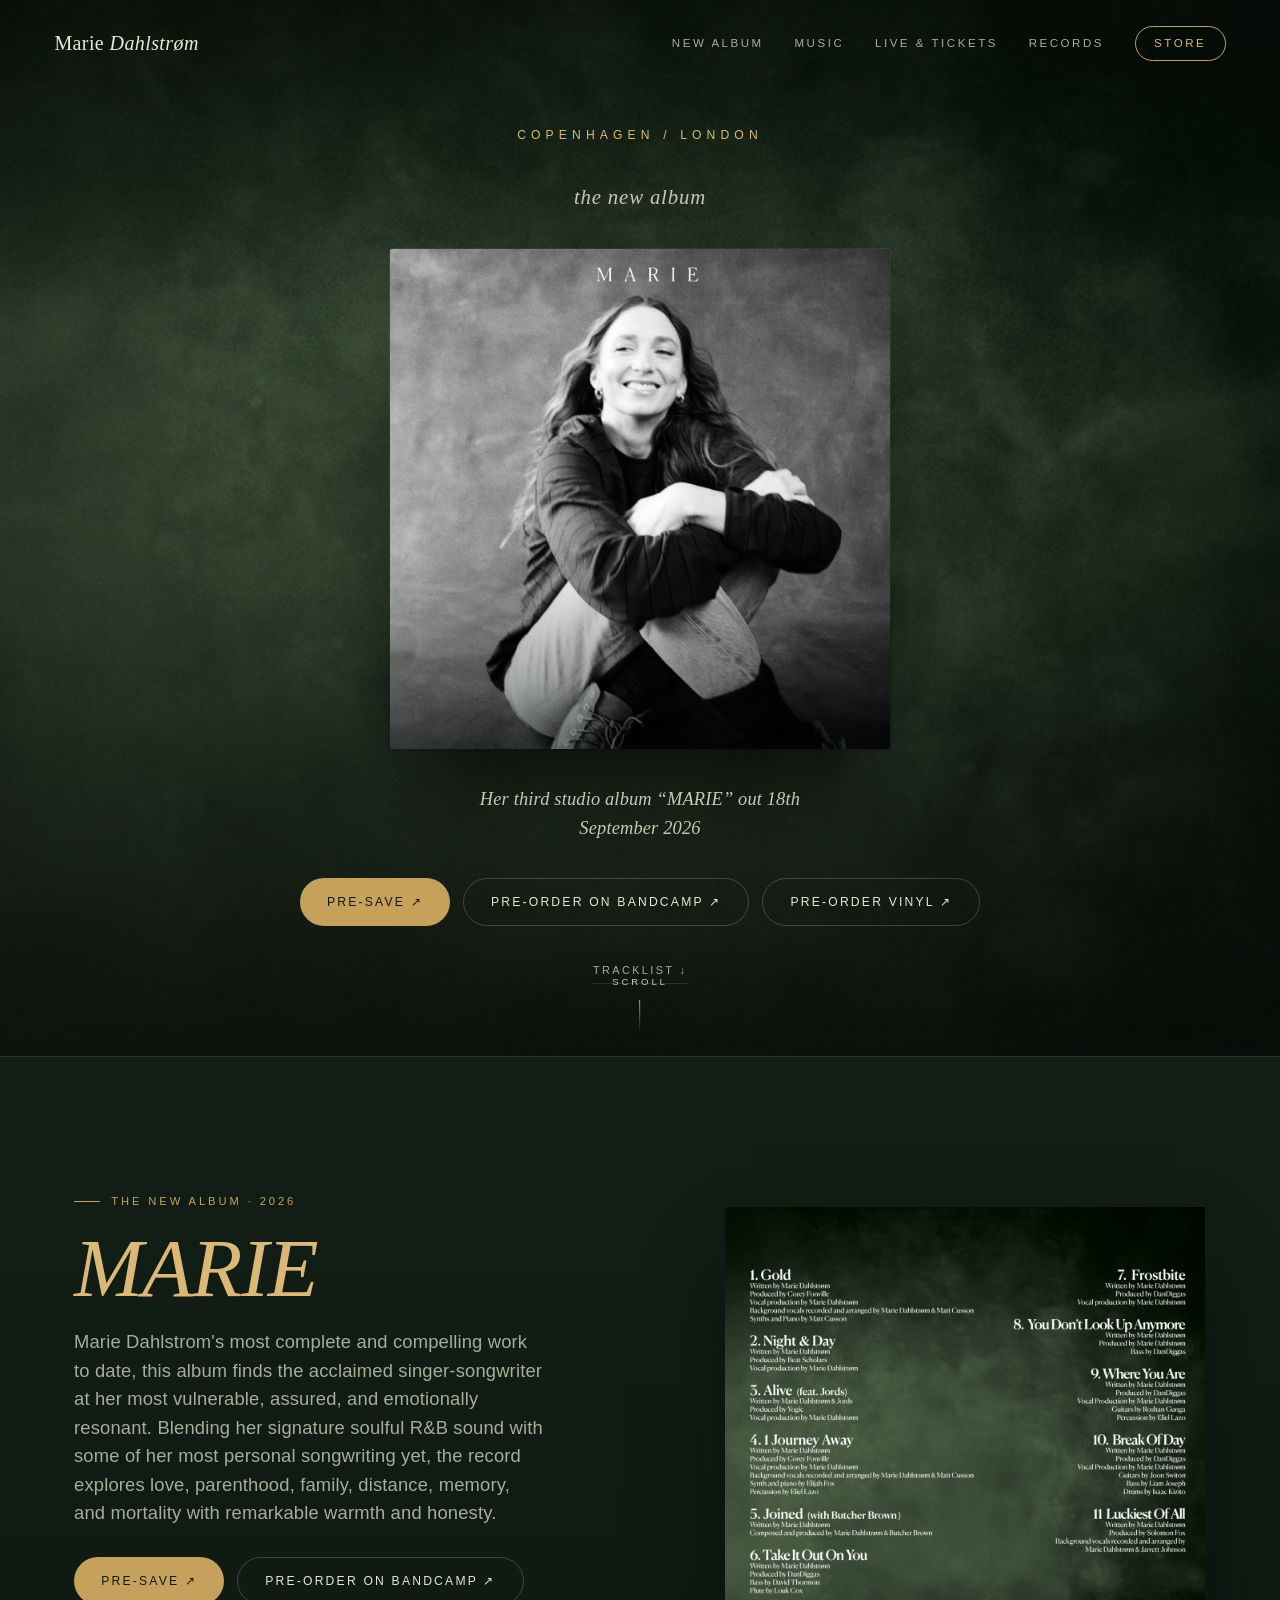
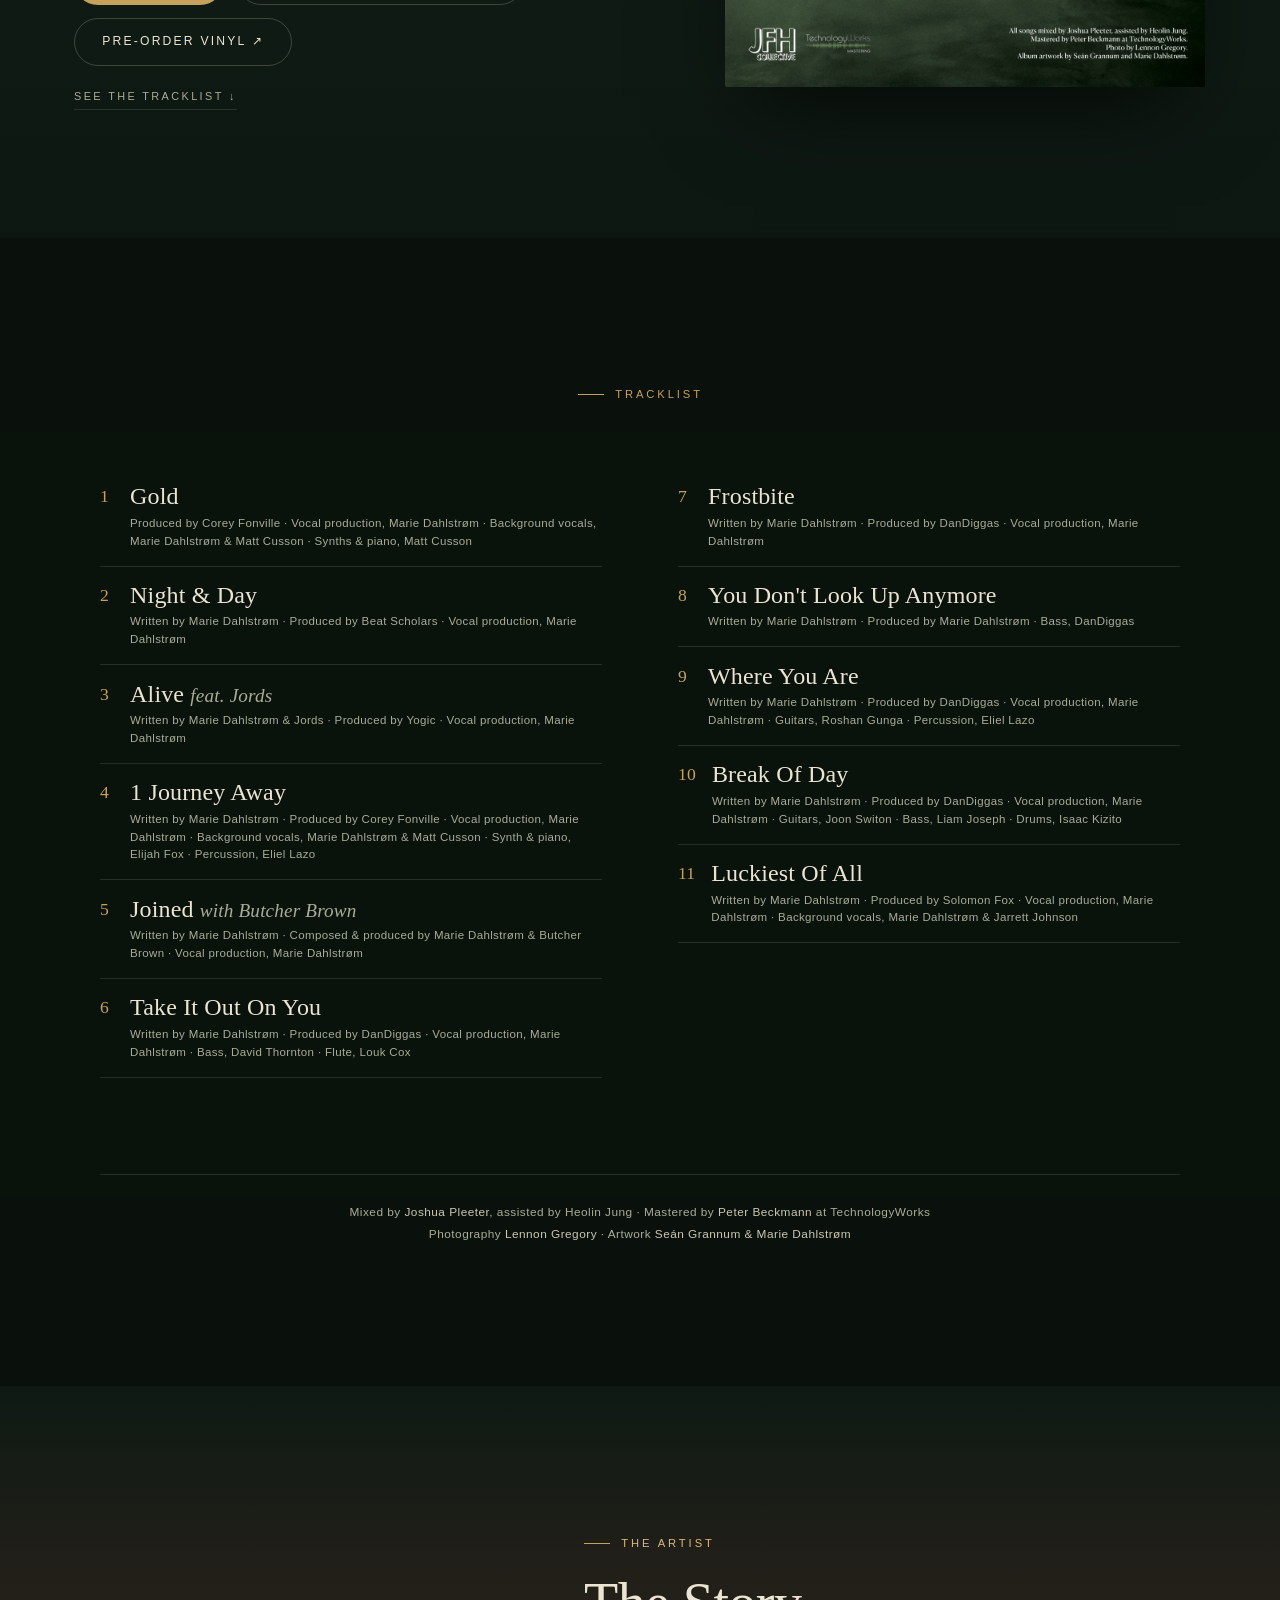
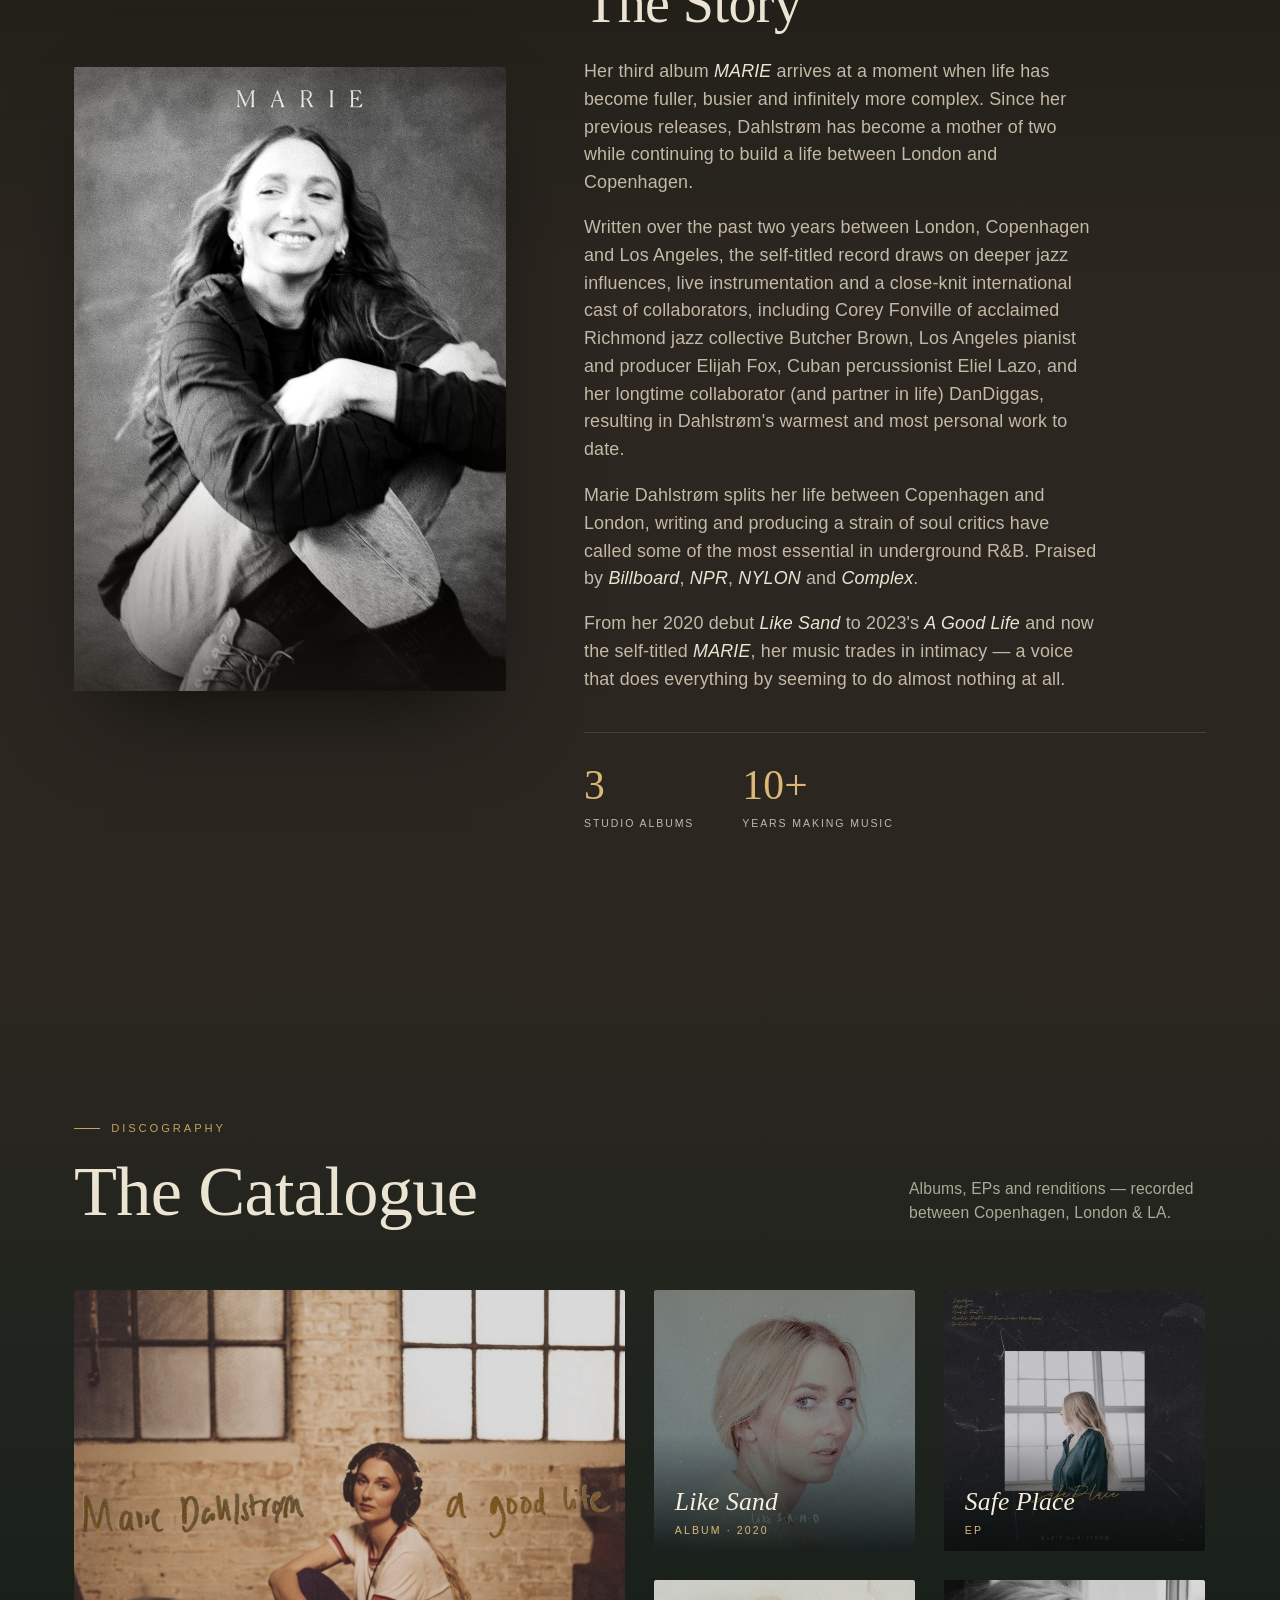
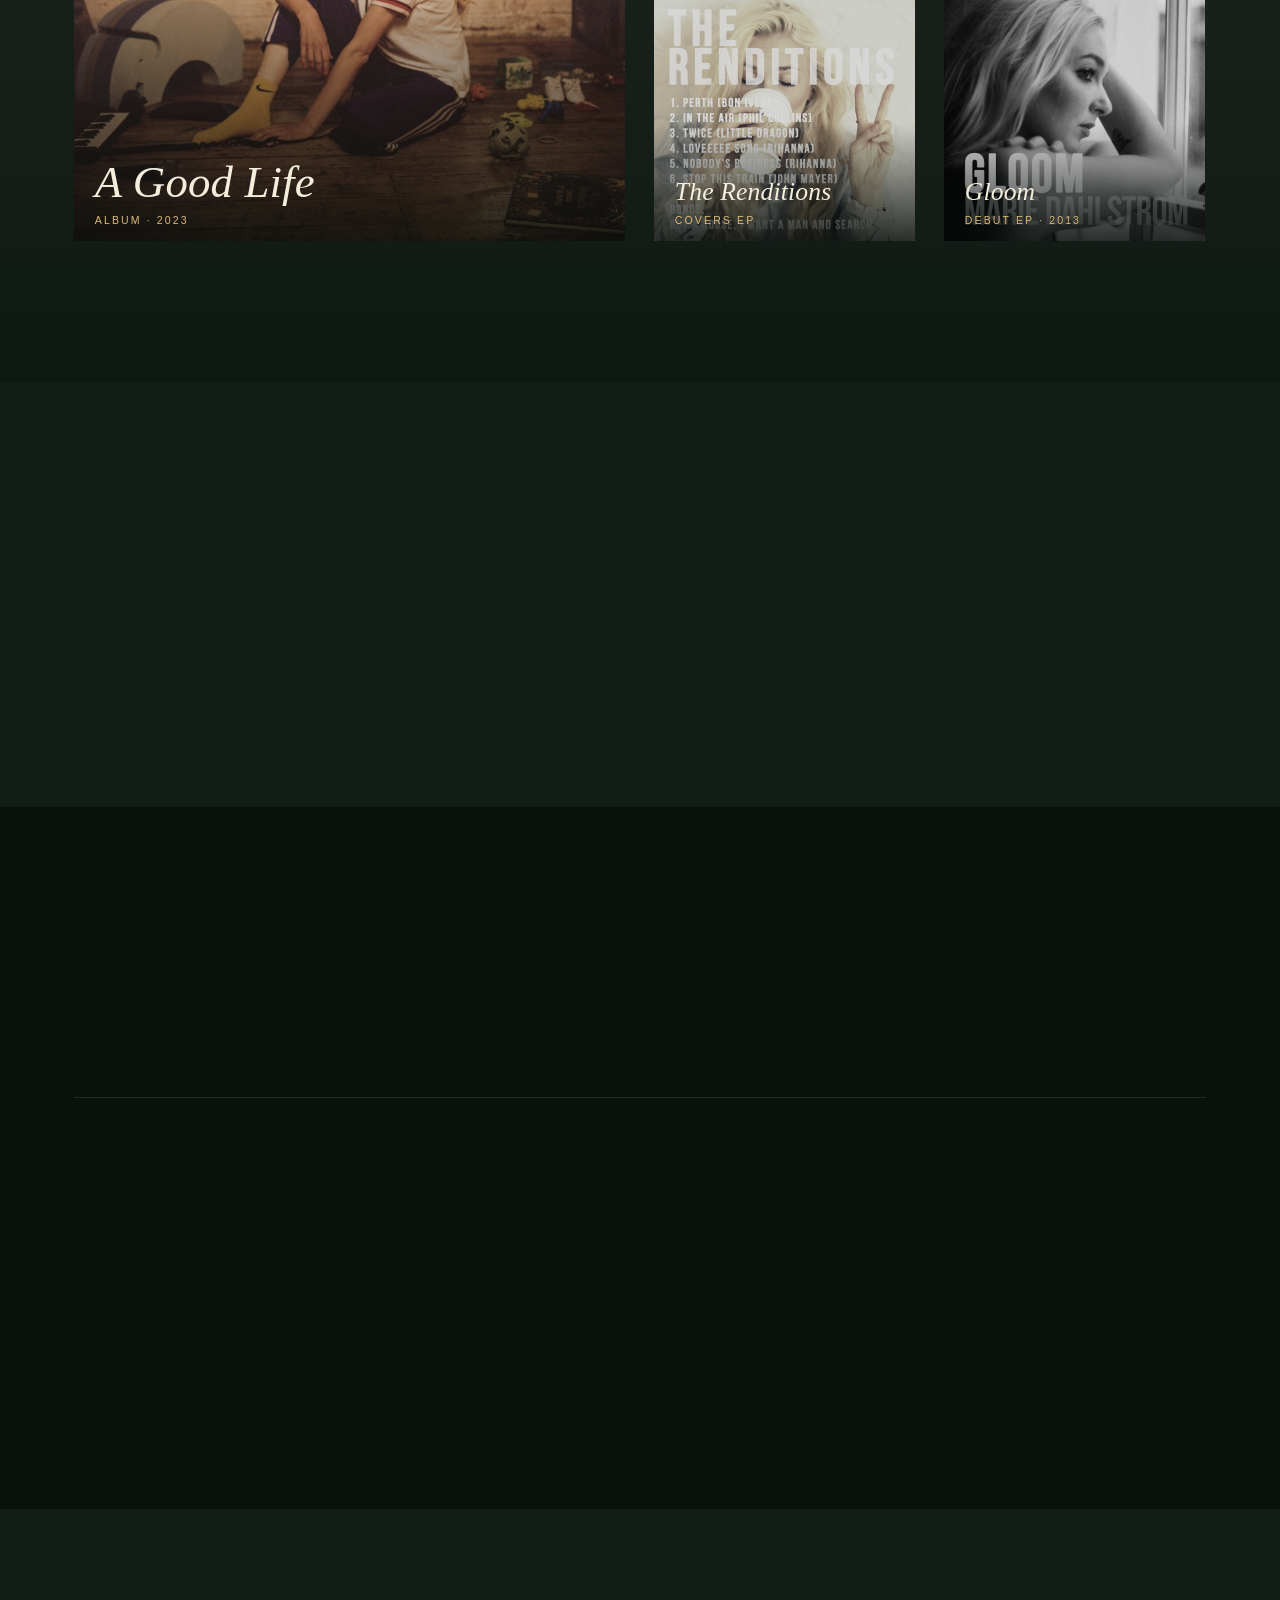
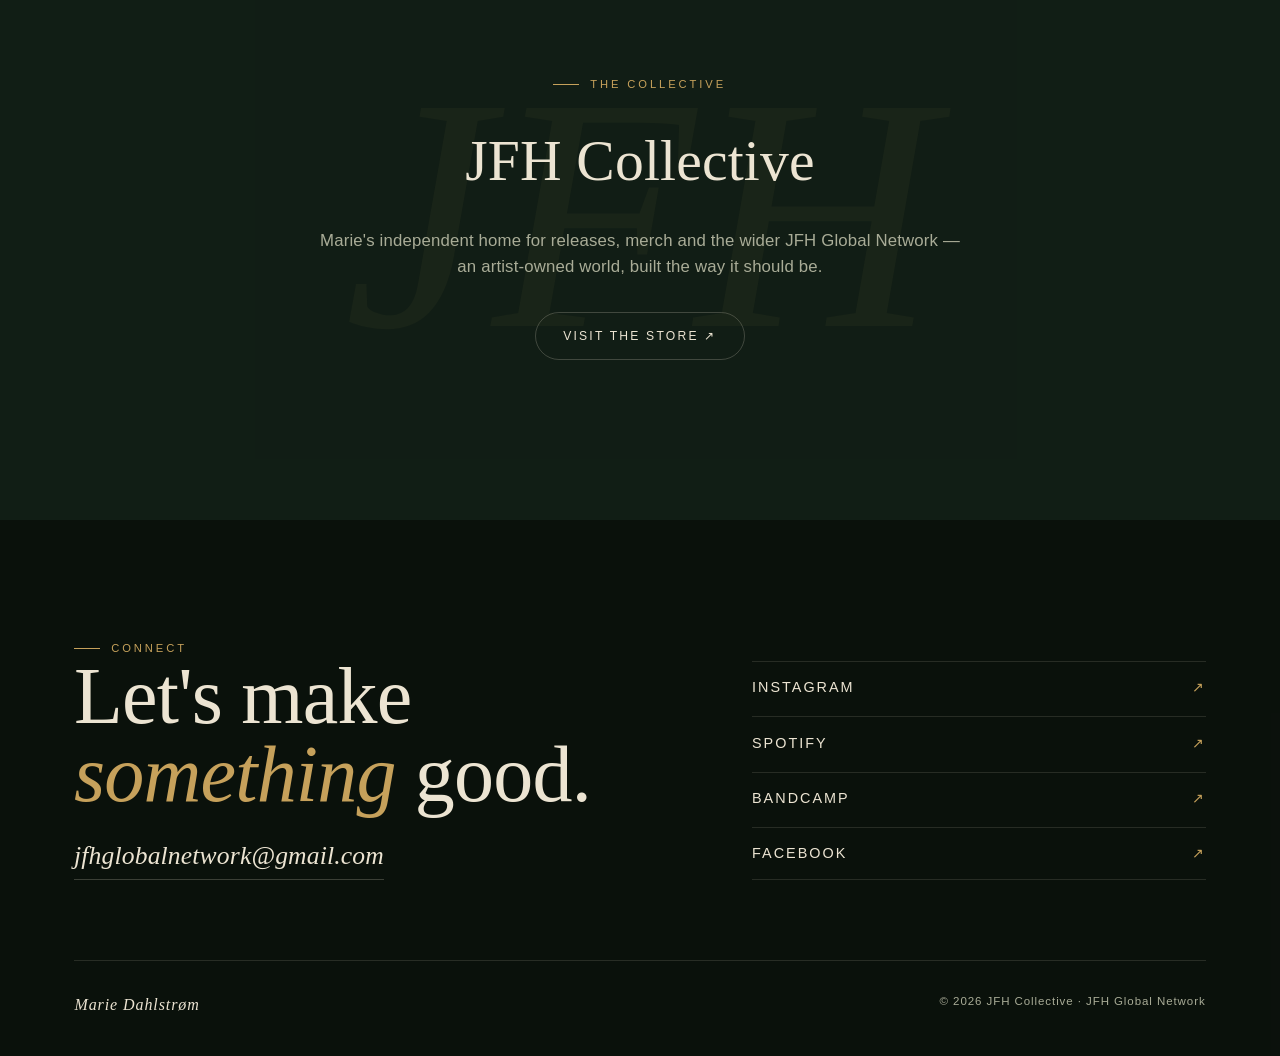
==== commit 610d3089: "Remove yellow highlight from DanDiggas credits" ====
--- a/index.html
+++ b/index.html
@@ -26,7 +26,7 @@
     <a href="#live">Live &amp; Tickets</a>
     <!-- <a href="#reviews">Reviews</a>  ← uncomment when the reviews section goes live -->
     <a href="#records">Records</a>
-    <a href="https://shop.mariedahlstrom.com" target="_blank" rel="noopener" class="nav-store">Store</a>
+    <a href="https://fuchsia-denim-dfaw.squarespace.com/jfhstore" target="_blank" rel="noopener" class="nav-store">Store</a>
   </div>
   <button class="nav-toggle" id="toggle" aria-label="Menu">☰</button>
 </nav>
@@ -47,7 +47,7 @@
     <div class="actions" data-load="5">
       <a class="btn btn-gold" href="https://open.spotify.com/prerelease/3tnbl8d3vAlm9ZwOlDopwl?si=bDh3dec_SKyEZ6gORURYQA&utm_source=copy-link" target="_blank" rel="noopener">Pre-save ↗</a>
       <a class="btn btn-ghost" href="https://mariedmusic.bandcamp.com/album/marie" target="_blank" rel="noopener">Pre-order on Bandcamp ↗</a>
-      <a class="btn btn-ghost" href="https://shop.mariedahlstrom.com/jfhstore/marie-vinyl" target="_blank" rel="noopener">Pre-order vinyl ↗</a>
+      <a class="btn btn-ghost" href="https://fuchsia-denim-dfaw.squarespace.com/jfhstore/marie-vinyl" target="_blank" rel="noopener">Pre-order vinyl ↗</a>
     </div>
     <a class="hero-jump" data-load="5" href="#tracks">Tracklist ↓</a>
   </div>
@@ -63,7 +63,7 @@
       <div class="actions" data-reveal data-d="3">
         <a class="btn btn-gold" href="https://open.spotify.com/prerelease/3tnbl8d3vAlm9ZwOlDopwl?si=bDh3dec_SKyEZ6gORURYQA&utm_source=copy-link" target="_blank" rel="noopener">Pre-save ↗</a>
         <a class="btn btn-ghost" href="https://mariedmusic.bandcamp.com/album/marie" target="_blank" rel="noopener">Pre-order on Bandcamp ↗</a>
-        <a class="btn btn-ghost" href="https://shop.mariedahlstrom.com/jfhstore/marie-vinyl" target="_blank" rel="noopener">Pre-order vinyl ↗</a>
+        <a class="btn btn-ghost" href="https://fuchsia-denim-dfaw.squarespace.com/jfhstore/marie-vinyl" target="_blank" rel="noopener">Pre-order vinyl ↗</a>
       </div>
       <a class="hero-jump album-jump" data-reveal data-d="3" href="#tracks">See the tracklist ↓</a>
     </div>
@@ -90,17 +90,17 @@
         <div class="trk"><div class="num">3</div><div><div class="t">Alive <span class="feat">feat. Jords</span></div><div class="cr">Written by Marie Dahlstrøm &amp; Jords · Produced by Yogic · Vocal production, Marie Dahlstrøm</div></div></div>
         <div class="trk"><div class="num">4</div><div><div class="t">1 Journey Away</div><div class="cr">Written by Marie Dahlstrøm · Produced by Corey Fonville · Vocal production, Marie Dahlstrøm · Background vocals, Marie Dahlstrøm &amp; Matt Cusson · Synth &amp; piano, Elijah Fox · Percussion, Eliel Lazo</div></div></div>
         <div class="trk"><div class="num">5</div><div><div class="t">Joined <span class="feat">with Butcher Brown</span></div><div class="cr">Written by Marie Dahlstrøm · Composed &amp; produced by Marie Dahlstrøm &amp; Butcher Brown · Vocal production, Marie Dahlstrøm</div></div></div>
-        <div class="trk"><div class="num">6</div><div><div class="t">Take It Out On You</div><div class="cr">Written by Marie Dahlstrøm · Produced by <span class="you">DanDiggas</span> · Vocal production, Marie Dahlstrøm · Bass, David Thornton · Flute, Louk Cox</div></div></div>
+        <div class="trk"><div class="num">6</div><div><div class="t">Take It Out On You</div><div class="cr">Written by Marie Dahlstrøm · Produced by DanDiggas · Vocal production, Marie Dahlstrøm · Bass, David Thornton · Flute, Louk Cox</div></div></div>
       </div>
       <div data-reveal data-d="1">
-        <div class="trk"><div class="num">7</div><div><div class="t">Frostbite</div><div class="cr">Written by Marie Dahlstrøm · Produced by <span class="you">DanDiggas</span> · Vocal production, Marie Dahlstrøm</div></div></div>
+        <div class="trk"><div class="num">7</div><div><div class="t">Frostbite</div><div class="cr">Written by Marie Dahlstrøm · Produced by DanDiggas · Vocal production, Marie Dahlstrøm</div></div></div>
         <!-- DELIBERATE DIVERGENCE FROM THE PRINT: the pressed vinyl backside reads
              "Written by Marle Dahlstrøm" here. Marie was told (26 Jul) and said "that one
              is too late" — the plate was already gone. The site keeps the correct
              spelling. Do NOT "fix" this to match the sleeve. -->
-        <div class="trk"><div class="num">8</div><div><div class="t">You Don't Look Up Anymore</div><div class="cr">Written by Marie Dahlstrøm · Produced by Marie Dahlstrøm · Bass, <span class="you">DanDiggas</span></div></div></div>
-        <div class="trk"><div class="num">9</div><div><div class="t">Where You Are</div><div class="cr">Written by Marie Dahlstrøm · Produced by <span class="you">DanDiggas</span> · Vocal production, Marie Dahlstrøm · Guitars, Roshan Gunga · Percussion, Eliel Lazo</div></div></div>
-        <div class="trk"><div class="num">10</div><div><div class="t">Break Of Day</div><div class="cr">Written by Marie Dahlstrøm · Produced by <span class="you">DanDiggas</span> · Vocal production, Marie Dahlstrøm · Guitars, Joon Switon · Bass, Liam Joseph · Drums, Isaac Kizito</div></div></div>
+        <div class="trk"><div class="num">8</div><div><div class="t">You Don't Look Up Anymore</div><div class="cr">Written by Marie Dahlstrøm · Produced by Marie Dahlstrøm · Bass, DanDiggas</div></div></div>
+        <div class="trk"><div class="num">9</div><div><div class="t">Where You Are</div><div class="cr">Written by Marie Dahlstrøm · Produced by DanDiggas · Vocal production, Marie Dahlstrøm · Guitars, Roshan Gunga · Percussion, Eliel Lazo</div></div></div>
+        <div class="trk"><div class="num">10</div><div><div class="t">Break Of Day</div><div class="cr">Written by Marie Dahlstrøm · Produced by DanDiggas · Vocal production, Marie Dahlstrøm · Guitars, Joon Switon · Bass, Liam Joseph · Drums, Isaac Kizito</div></div></div>
         <!-- Resolved 26 Jul: the print-ready VINYL backside carries "Vocal Production by
              Marie Dahlstrøm" on Joined, Take It Out On You and Luckiest Of All, which the
              digital file omitted. Added to all three — additive, nothing dropped. -->
@@ -127,7 +127,7 @@
            press/awards paragraphs, nothing removed — pending her answer on whether
            she wants it to replace them instead. -->
       <p data-reveal data-d="2">Her third album <em>MARIE</em> arrives at a moment when life has become fuller, busier and infinitely more complex. Since her previous releases, Dahlstrøm has become a mother of two while continuing to build a life between London and Copenhagen.</p>
-      <p data-reveal data-d="2">Written over the past two years between London, Copenhagen and Los Angeles, the self-titled record draws on deeper jazz influences, live instrumentation and a close-knit international cast of collaborators, including Corey Fonville of acclaimed Richmond jazz collective Butcher Brown, Los Angeles pianist and producer Elijah Fox, Cuban percussionist Eliel Lazo, and her longtime collaborator (and partner in life) <span class="you">DanDiggas</span>, resulting in Dahlstrøm's warmest and most personal work to date.</p>
+      <p data-reveal data-d="2">Written over the past two years between London, Copenhagen and Los Angeles, the self-titled record draws on deeper jazz influences, live instrumentation and a close-knit international cast of collaborators, including Corey Fonville of acclaimed Richmond jazz collective Butcher Brown, Los Angeles pianist and producer Elijah Fox, Cuban percussionist Eliel Lazo, and her longtime collaborator (and partner in life) DanDiggas, resulting in Dahlstrøm's warmest and most personal work to date.</p>
       <p data-reveal data-d="2">Marie Dahlstrøm splits her life between Copenhagen and London, writing and producing a strain of soul critics have called some of the most essential in underground R&amp;B. Praised by <em>Billboard</em>, <em>NPR</em>, <em>NYLON</em> and <em>Complex</em>.</p>
       <p data-reveal data-d="2">From her 2020 debut <em>Like Sand</em> to 2023's <em>A Good Life</em> and now the self-titled <em>MARIE</em>, her music trades in intimacy — a voice that does everything by seeming to do almost nothing at all.</p>
       <div class="stats" data-reveal data-d="3">
@@ -235,7 +235,7 @@
     <span class="kicker" data-reveal>The Collective</span>
     <h2 data-reveal data-d="1">JFH Collective</h2>
     <p data-reveal data-d="2">Marie's independent home for releases, merch and the wider JFH Global Network — an artist-owned world, built the way it should be.</p>
-    <a class="btn btn-ghost" data-reveal data-d="3" href="https://shop.mariedahlstrom.com" target="_blank" rel="noopener">Visit the Store ↗</a>
+    <a class="btn btn-ghost" data-reveal data-d="3" href="https://fuchsia-denim-dfaw.squarespace.com/jfhstore" target="_blank" rel="noopener">Visit the Store ↗</a>
   </div>
 </section>
 
--- a/styles.css
+++ b/styles.css
@@ -114,7 +114,6 @@
   .trk .t{font-family:var(--serif);font-size:clamp(1.15rem,2.3vw,1.5rem);line-height:1.15;color:var(--bone)}
   .trk .t .feat{font-style:italic;font-size:.8em;color:var(--bone-dim)}
   .trk .cr{font-size:.72rem;letter-spacing:.03em;color:var(--bone-dim);margin-top:.25rem}
-  .trk .cr .you{color:var(--gold-bright)}
   /* the vinyl sides differ from the digital order — noted, not renumbered */
   .vinyl-note{grid-column:1/-1;margin-top:.6rem;text-align:center;font-family:var(--serif);font-style:italic;font-size:clamp(.9rem,1.8vw,1.02rem);color:var(--bone-dim)}
   .vinyl-note b{font-style:normal;font-family:var(--sans);font-size:.72rem;text-transform:uppercase;letter-spacing:.2em;color:var(--gold);font-weight:400}
--- a/styles.css
+++ b/styles.css
@@ -114,7 +114,6 @@
   .trk .t{font-family:var(--serif);font-size:clamp(1.15rem,2.3vw,1.5rem);line-height:1.15;color:var(--bone)}
   .trk .t .feat{font-style:italic;font-size:.8em;color:var(--bone-dim)}
   .trk .cr{font-size:.72rem;letter-spacing:.03em;color:var(--bone-dim);margin-top:.25rem}
-  .trk .cr .you{color:var(--gold-bright)}
   /* the vinyl sides differ from the digital order — noted, not renumbered */
   .vinyl-note{grid-column:1/-1;margin-top:.6rem;text-align:center;font-family:var(--serif);font-style:italic;font-size:clamp(.9rem,1.8vw,1.02rem);color:var(--bone-dim)}
   .vinyl-note b{font-style:normal;font-family:var(--sans);font-size:.72rem;text-transform:uppercase;letter-spacing:.2em;color:var(--gold);font-weight:400}
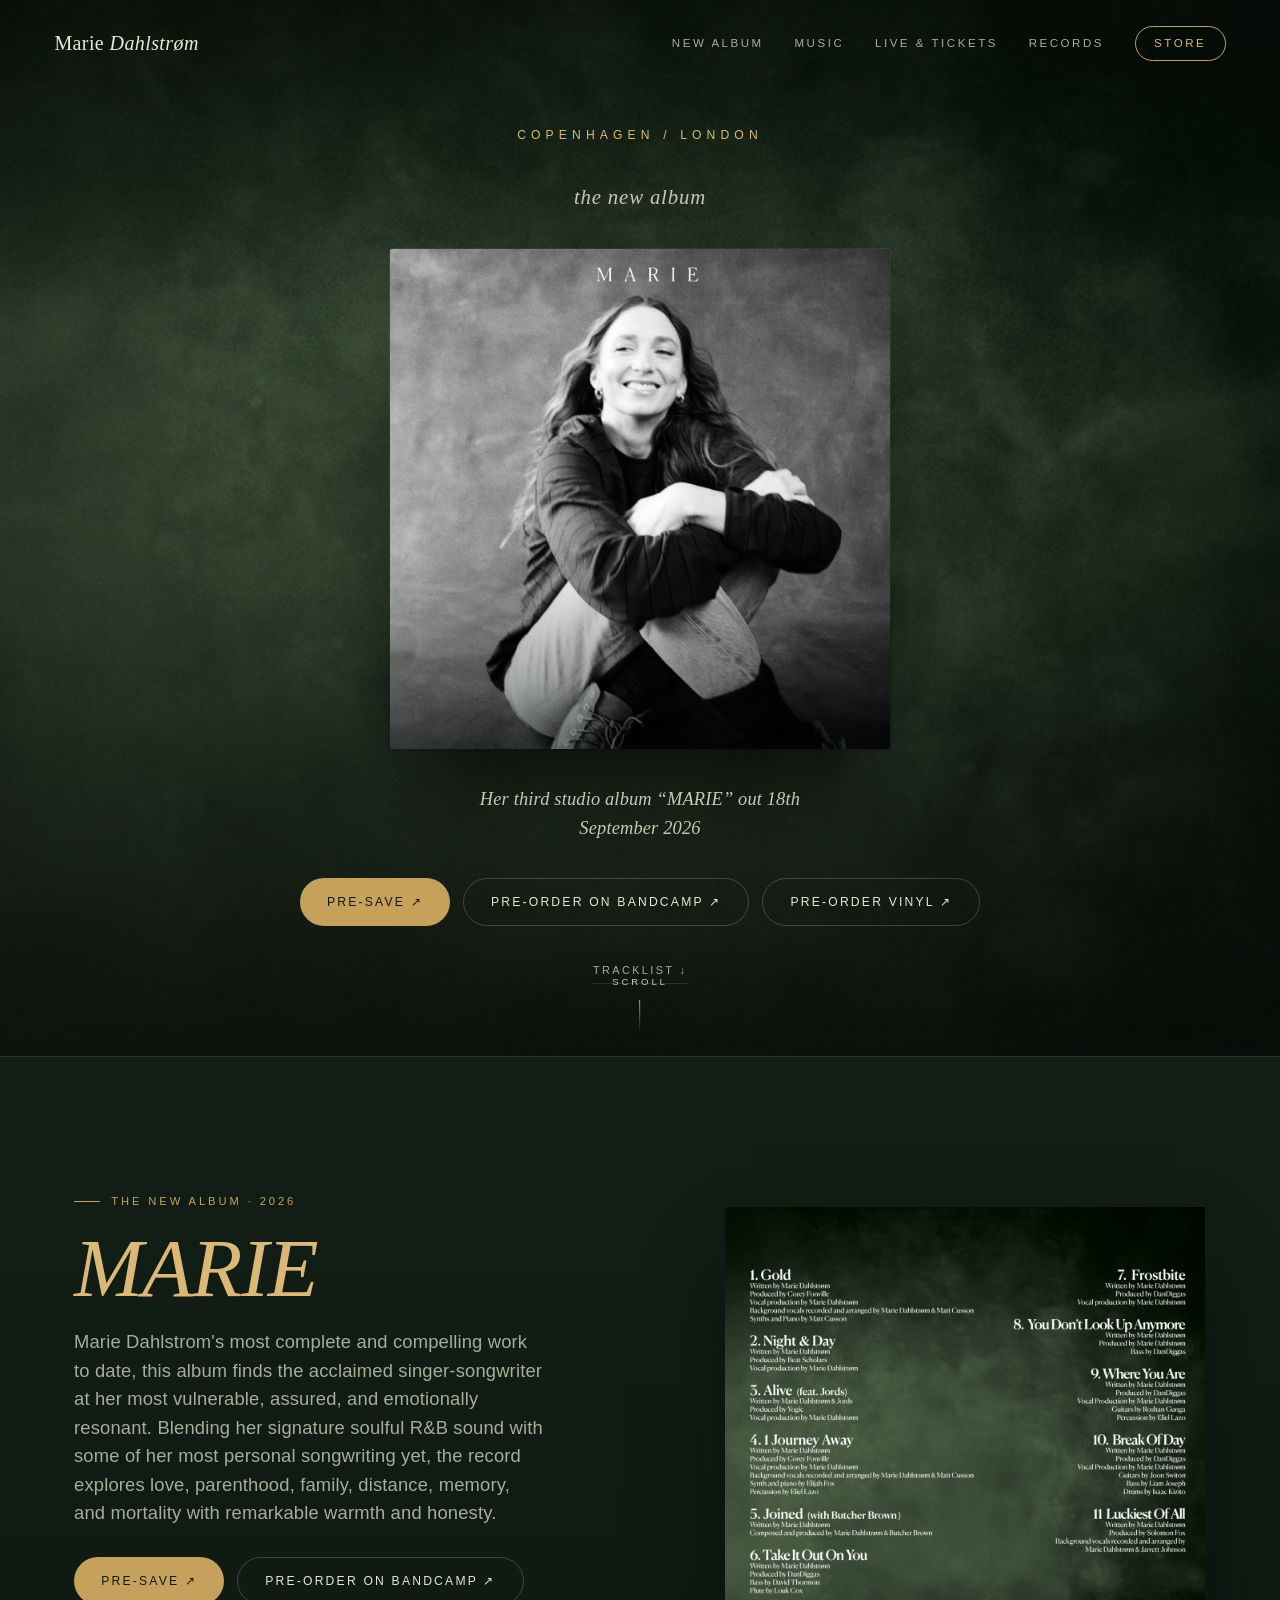
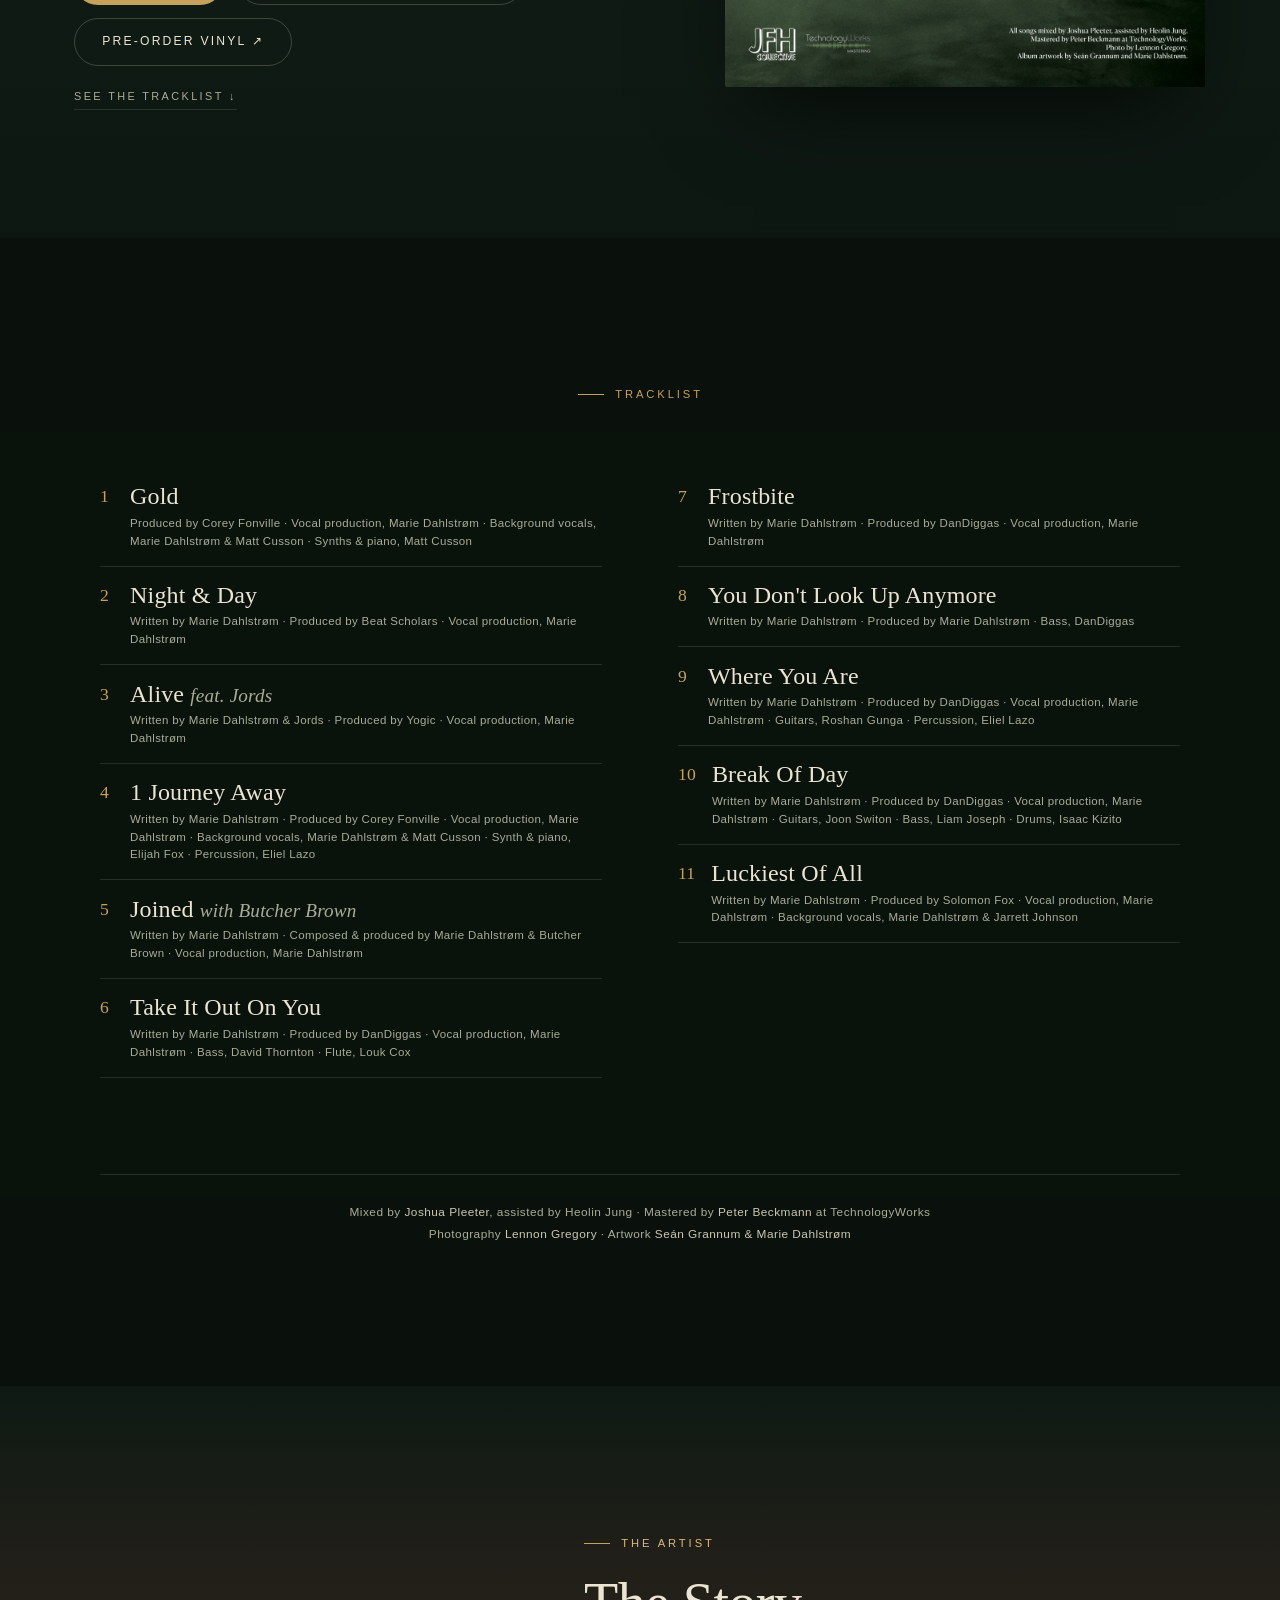
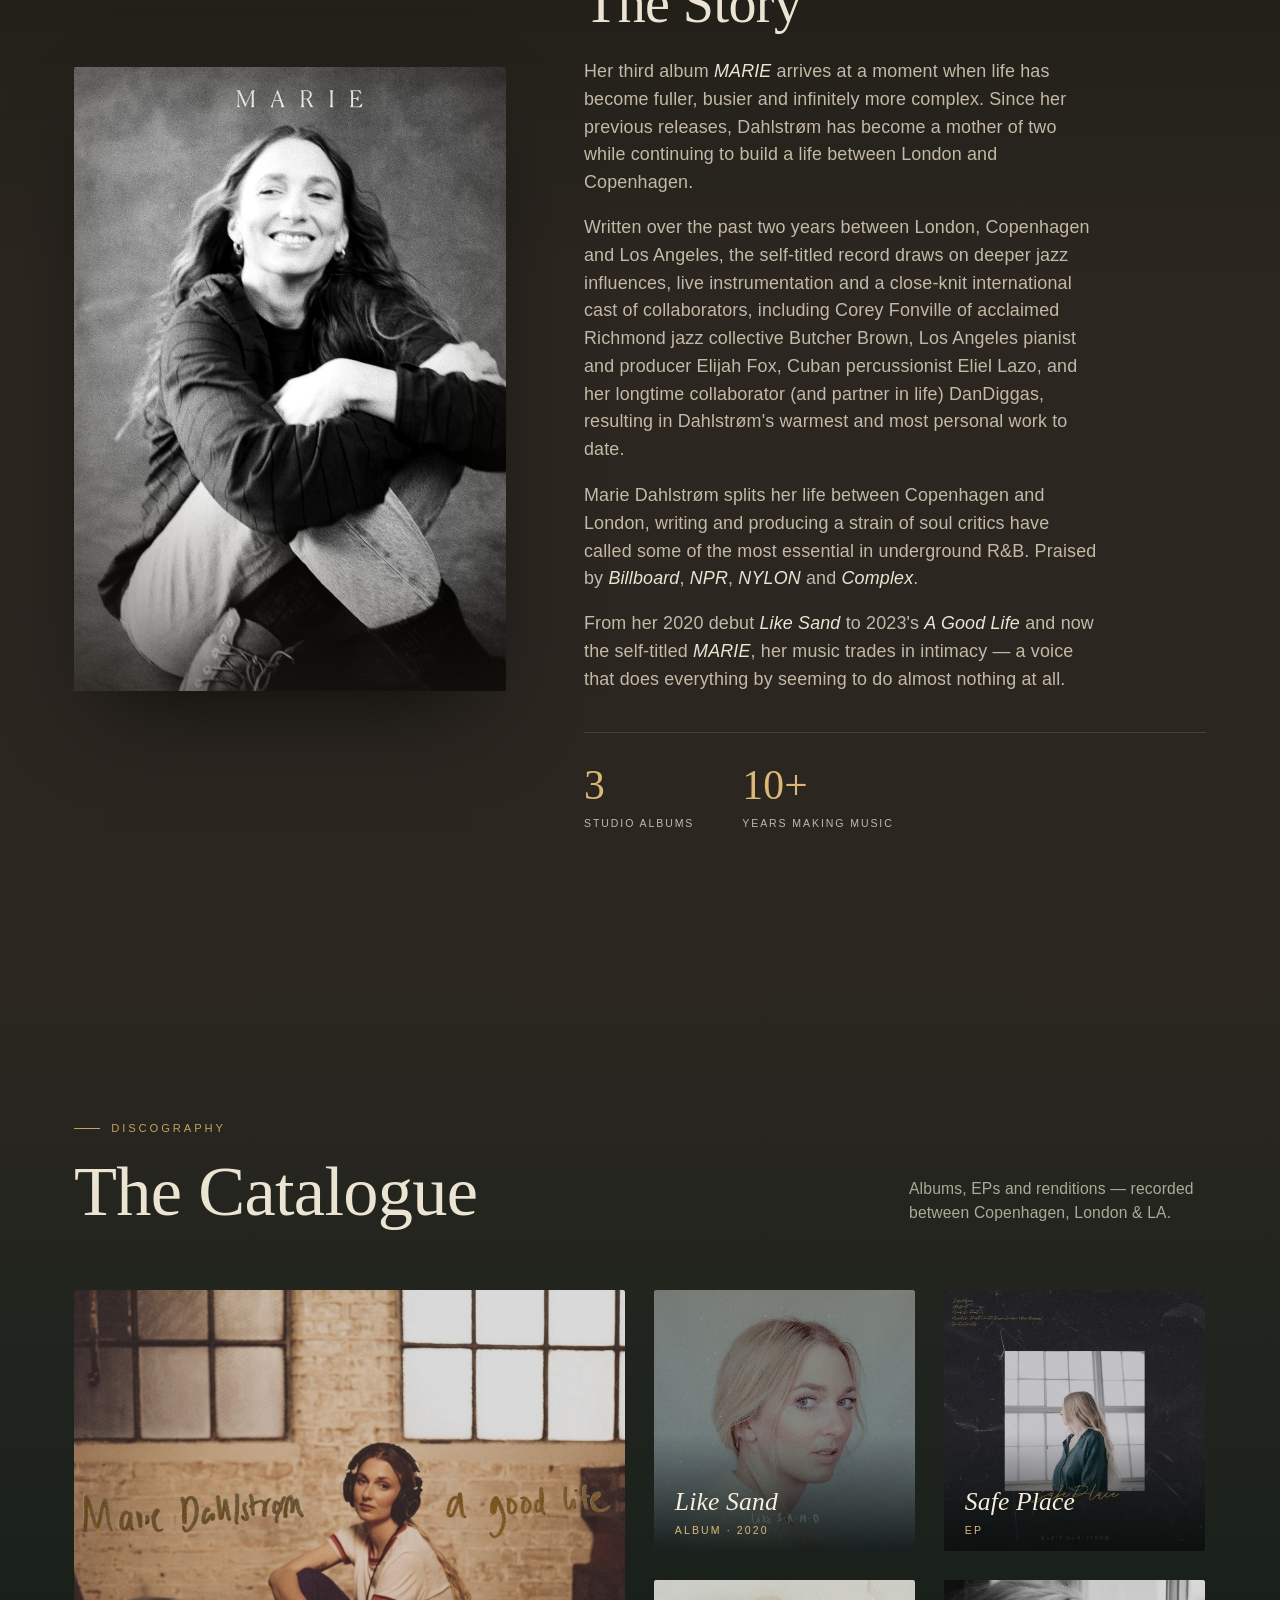
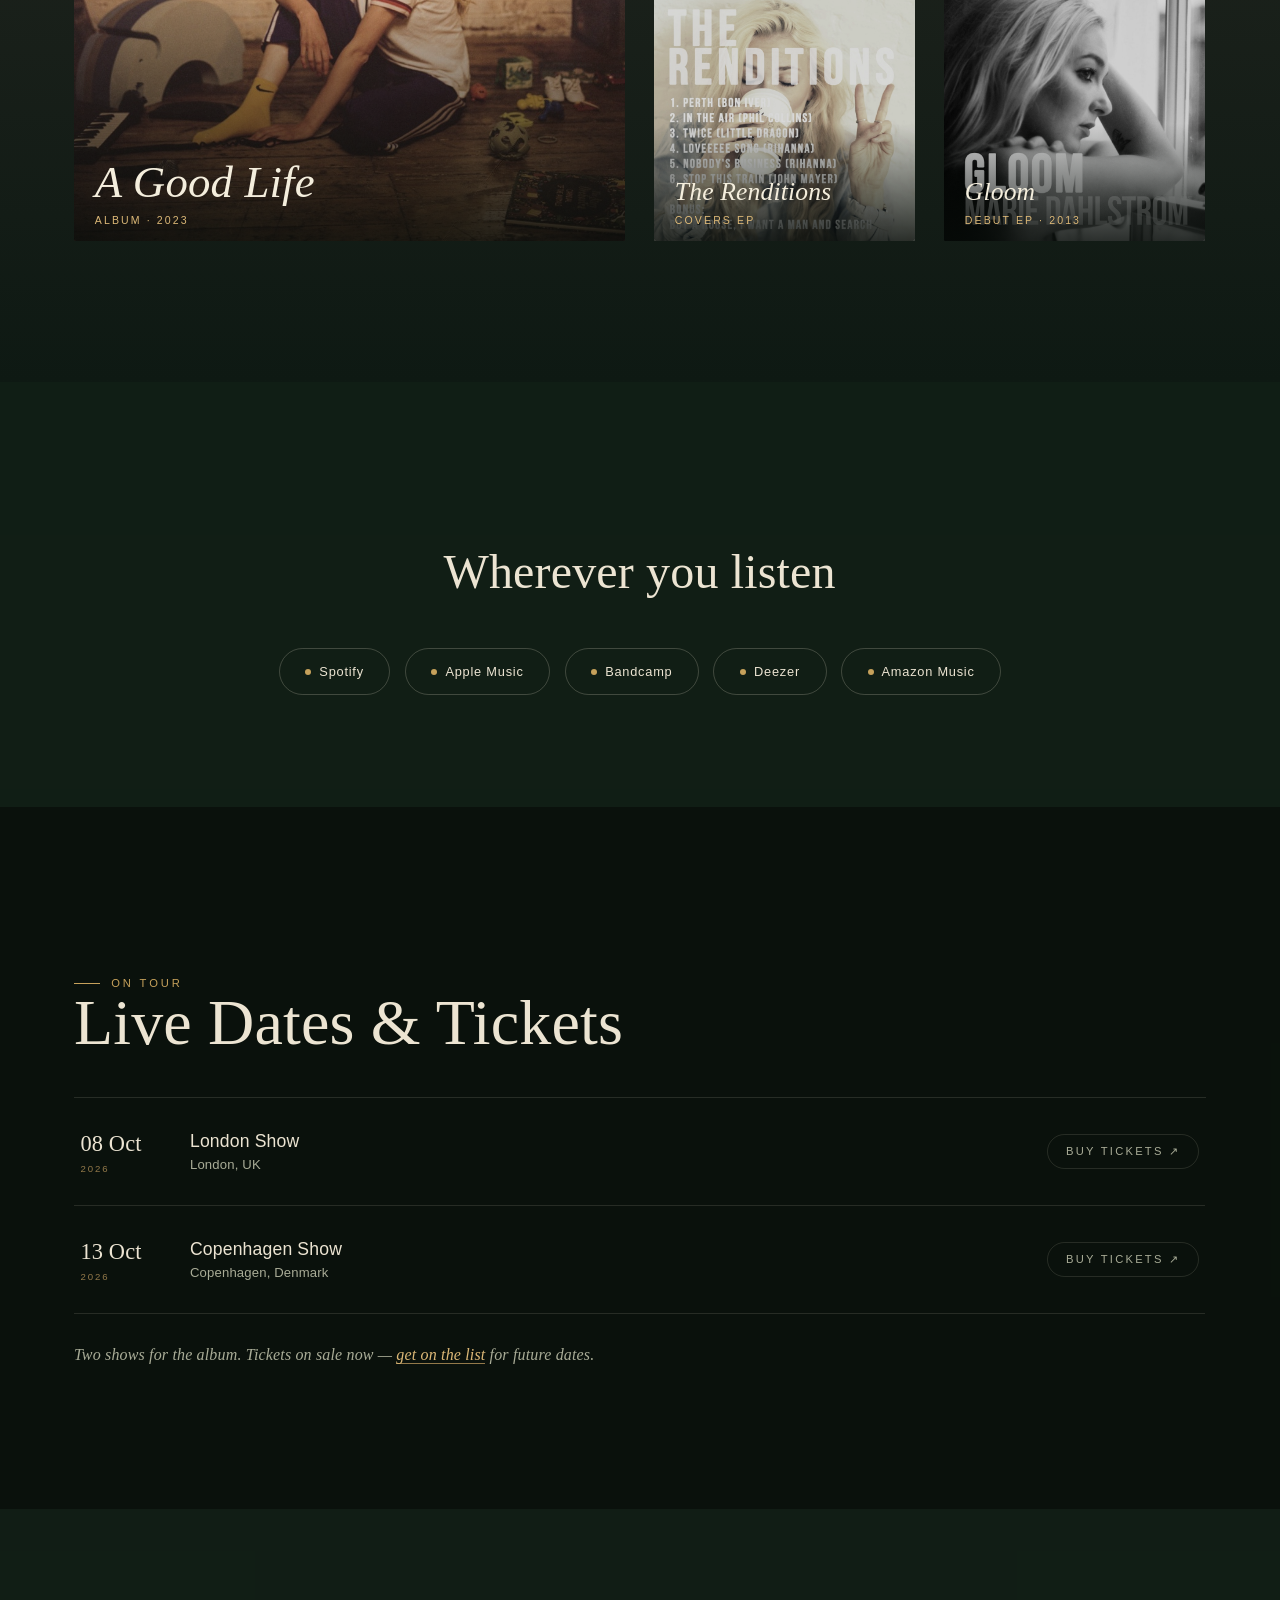
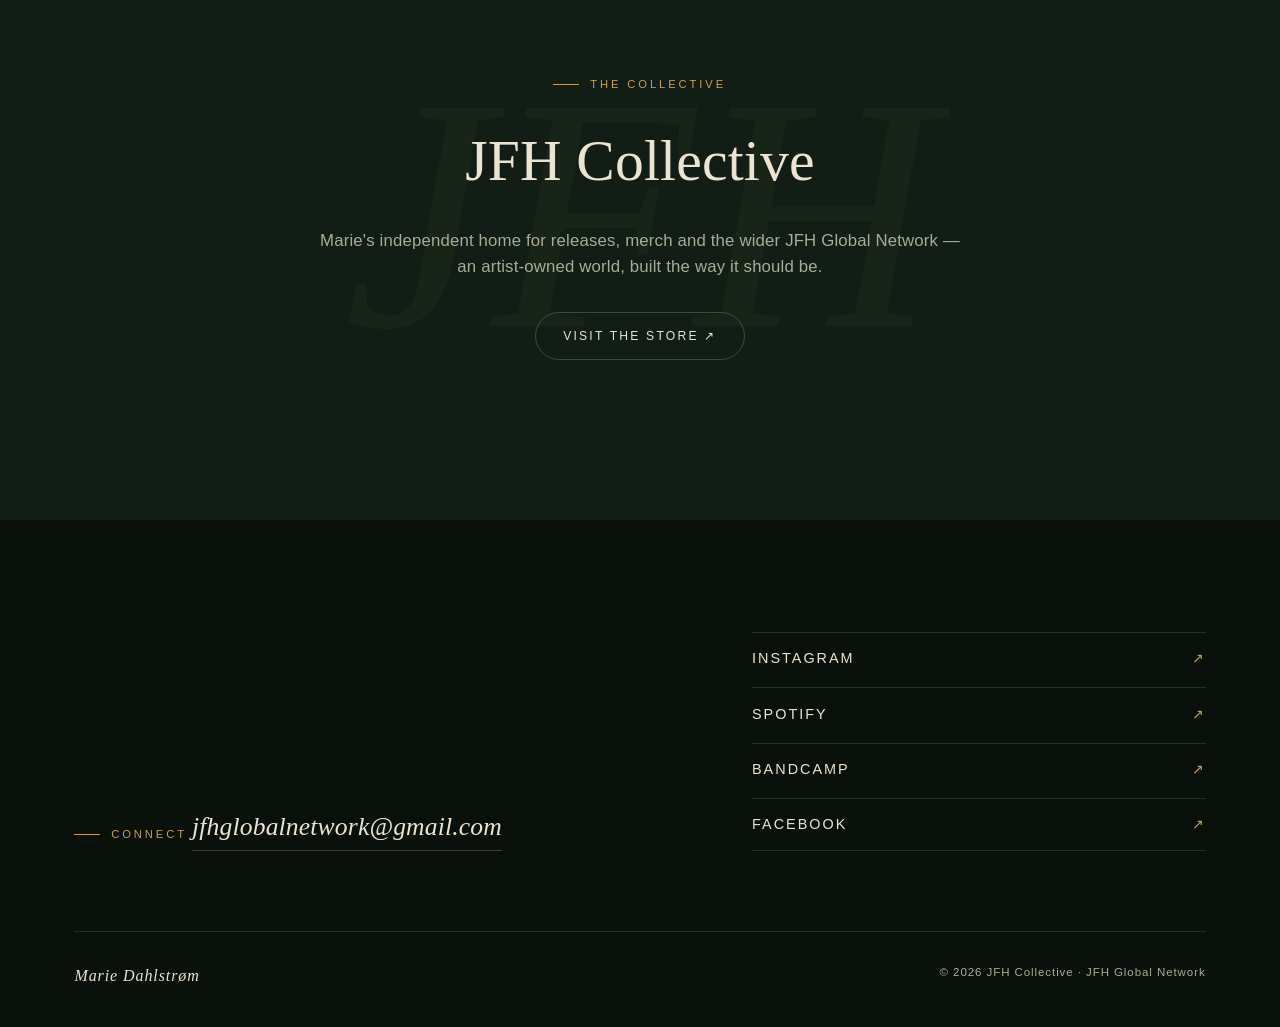
==== commit 4a6803fe: "Remove 'Let's make something good' heading from footer" ====
--- a/index.html
+++ b/index.html
@@ -244,7 +244,6 @@
     <div class="connect">
       <div>
         <span class="kicker" data-reveal>Connect</span>
-        <h2 data-reveal data-d="1">Let's make <em>something</em> good.</h2>
         <a class="email" data-reveal data-d="2" href="mailto:jfhglobalnetwork@gmail.com">jfhglobalnetwork@gmail.com</a>
       </div>
       <div class="socials" data-reveal data-d="2">
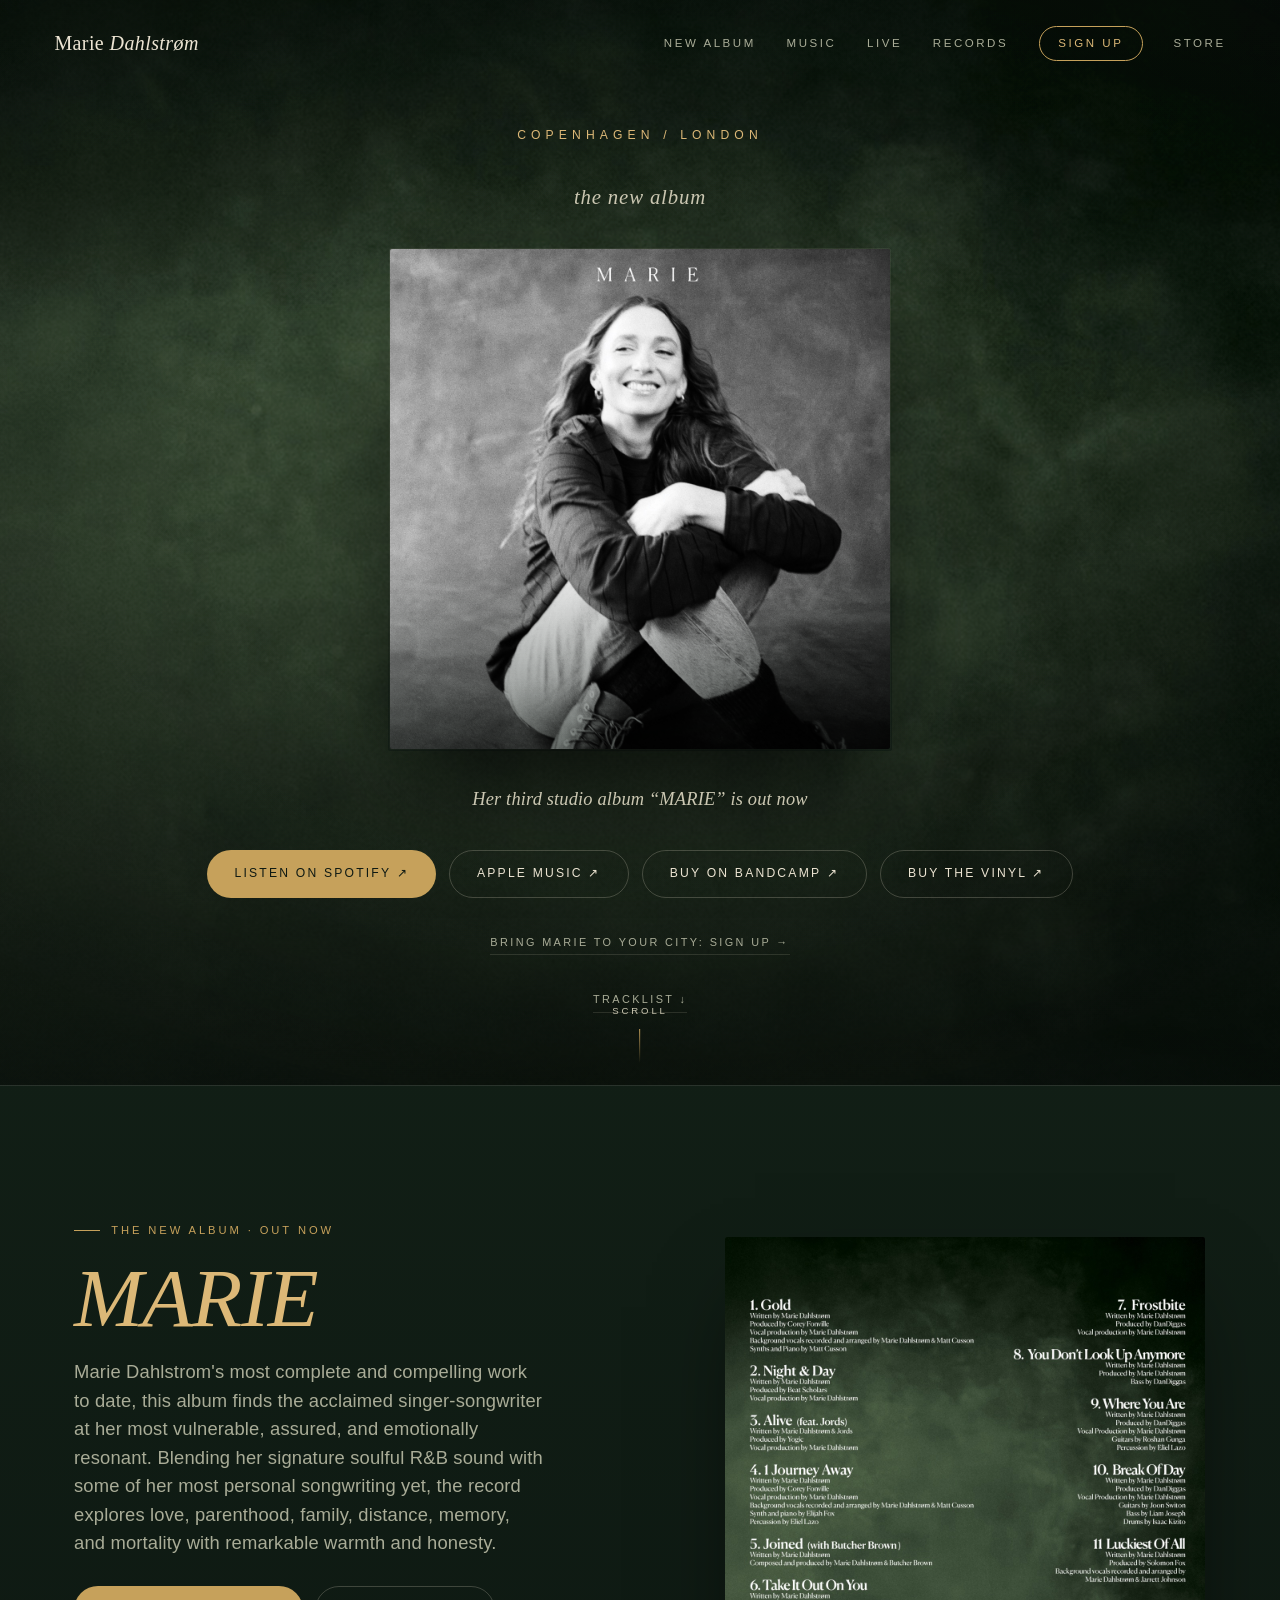
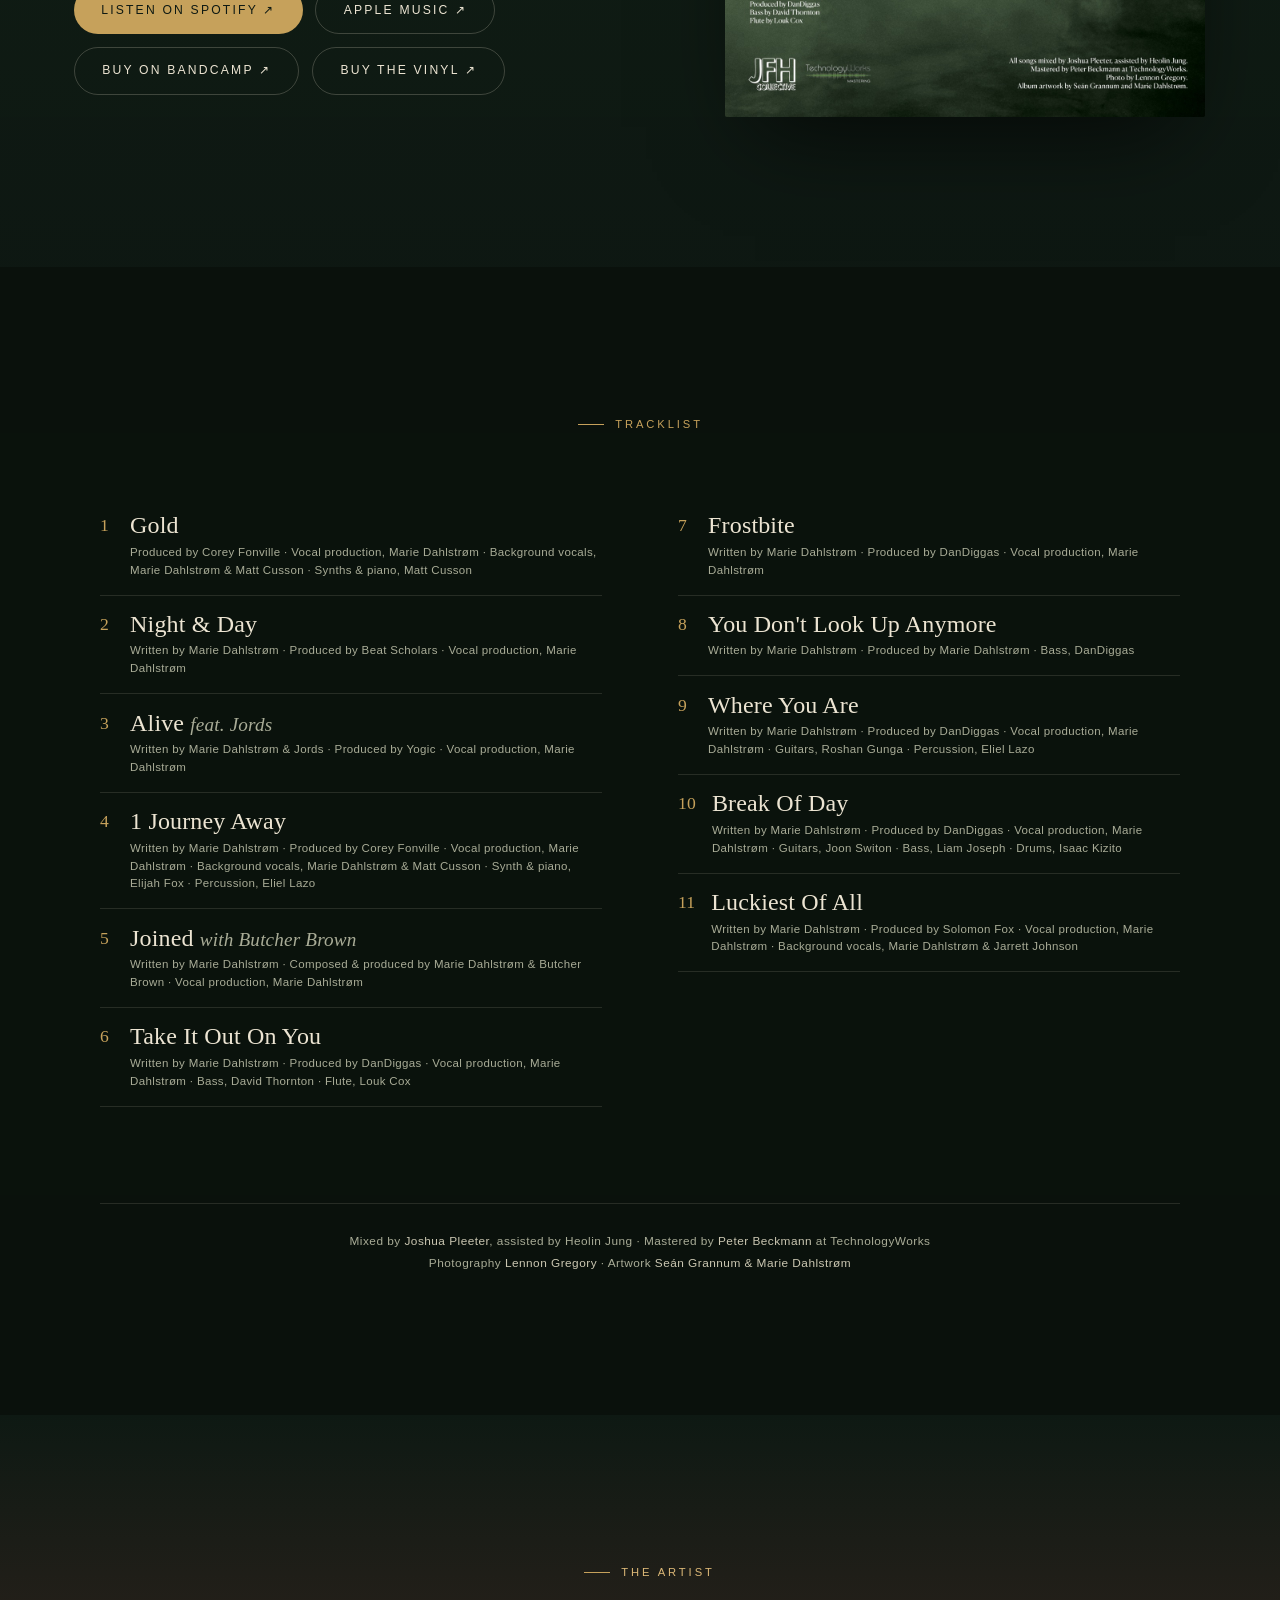
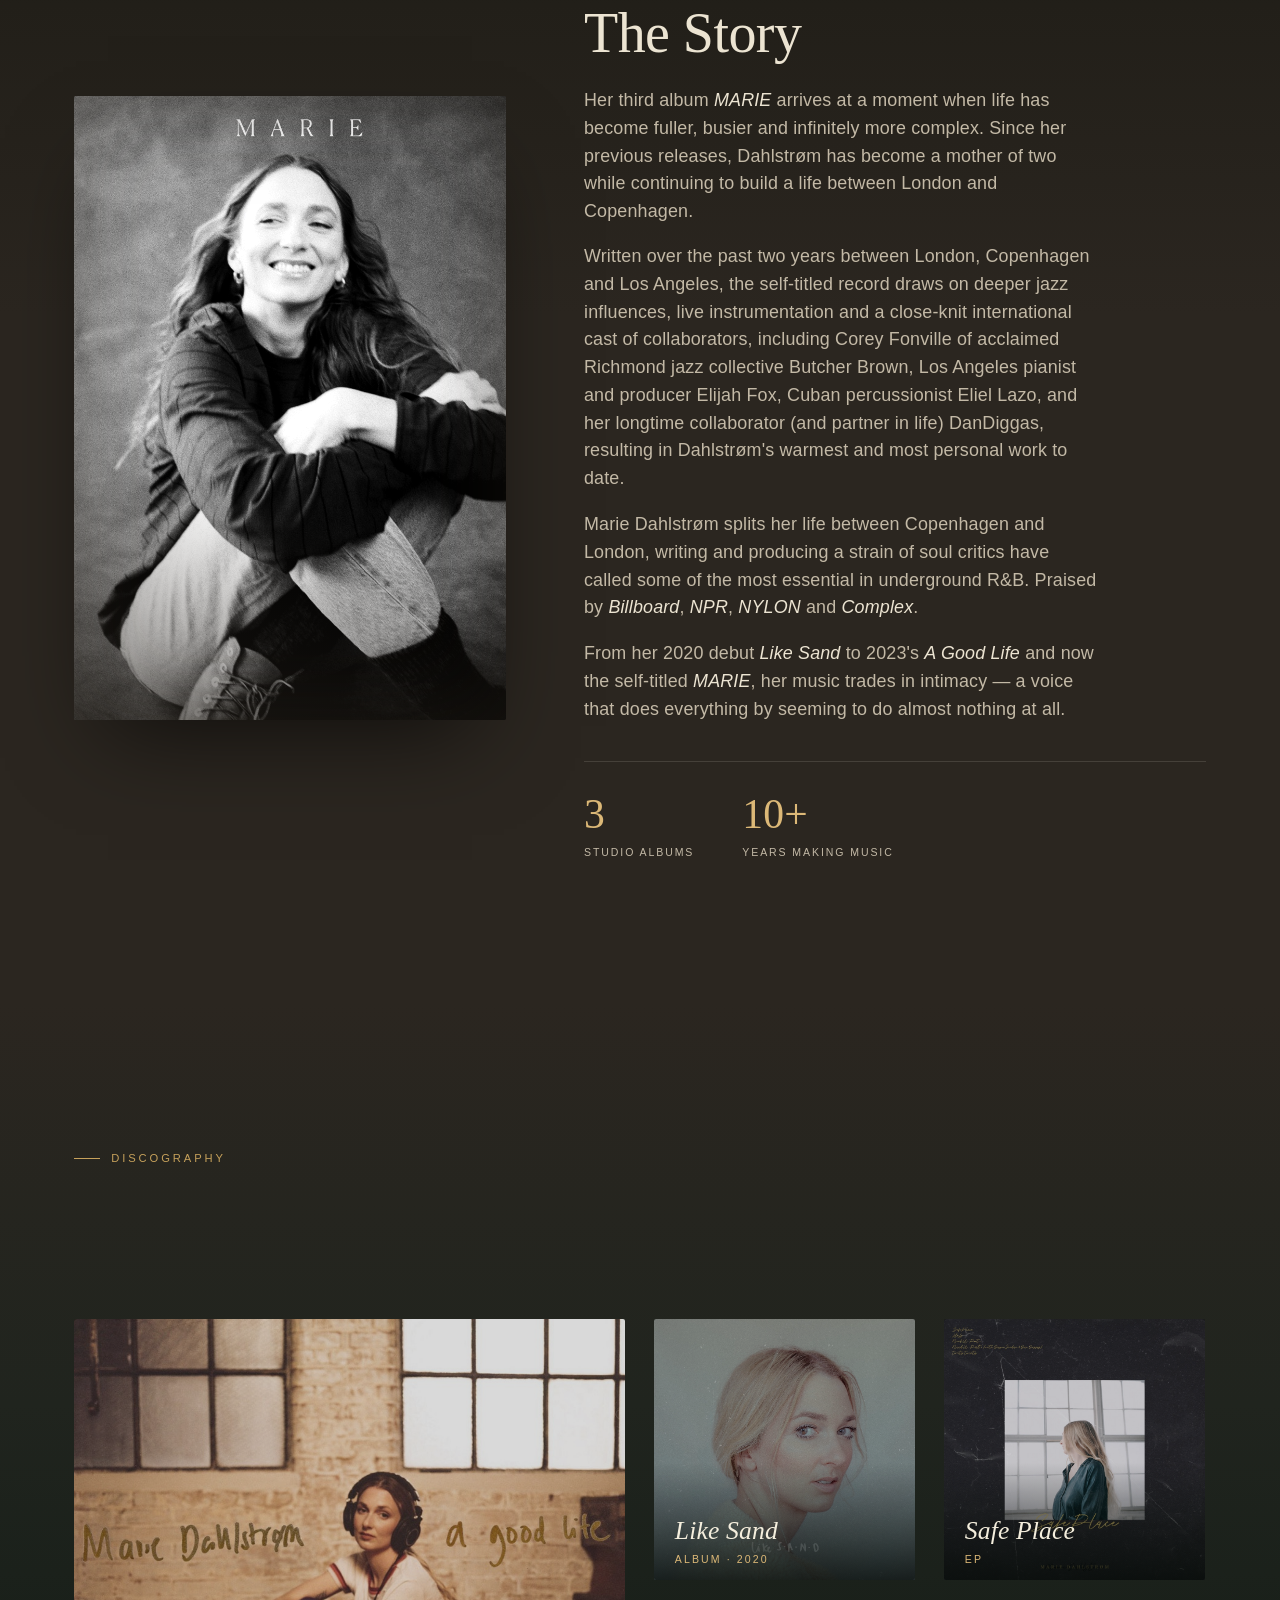
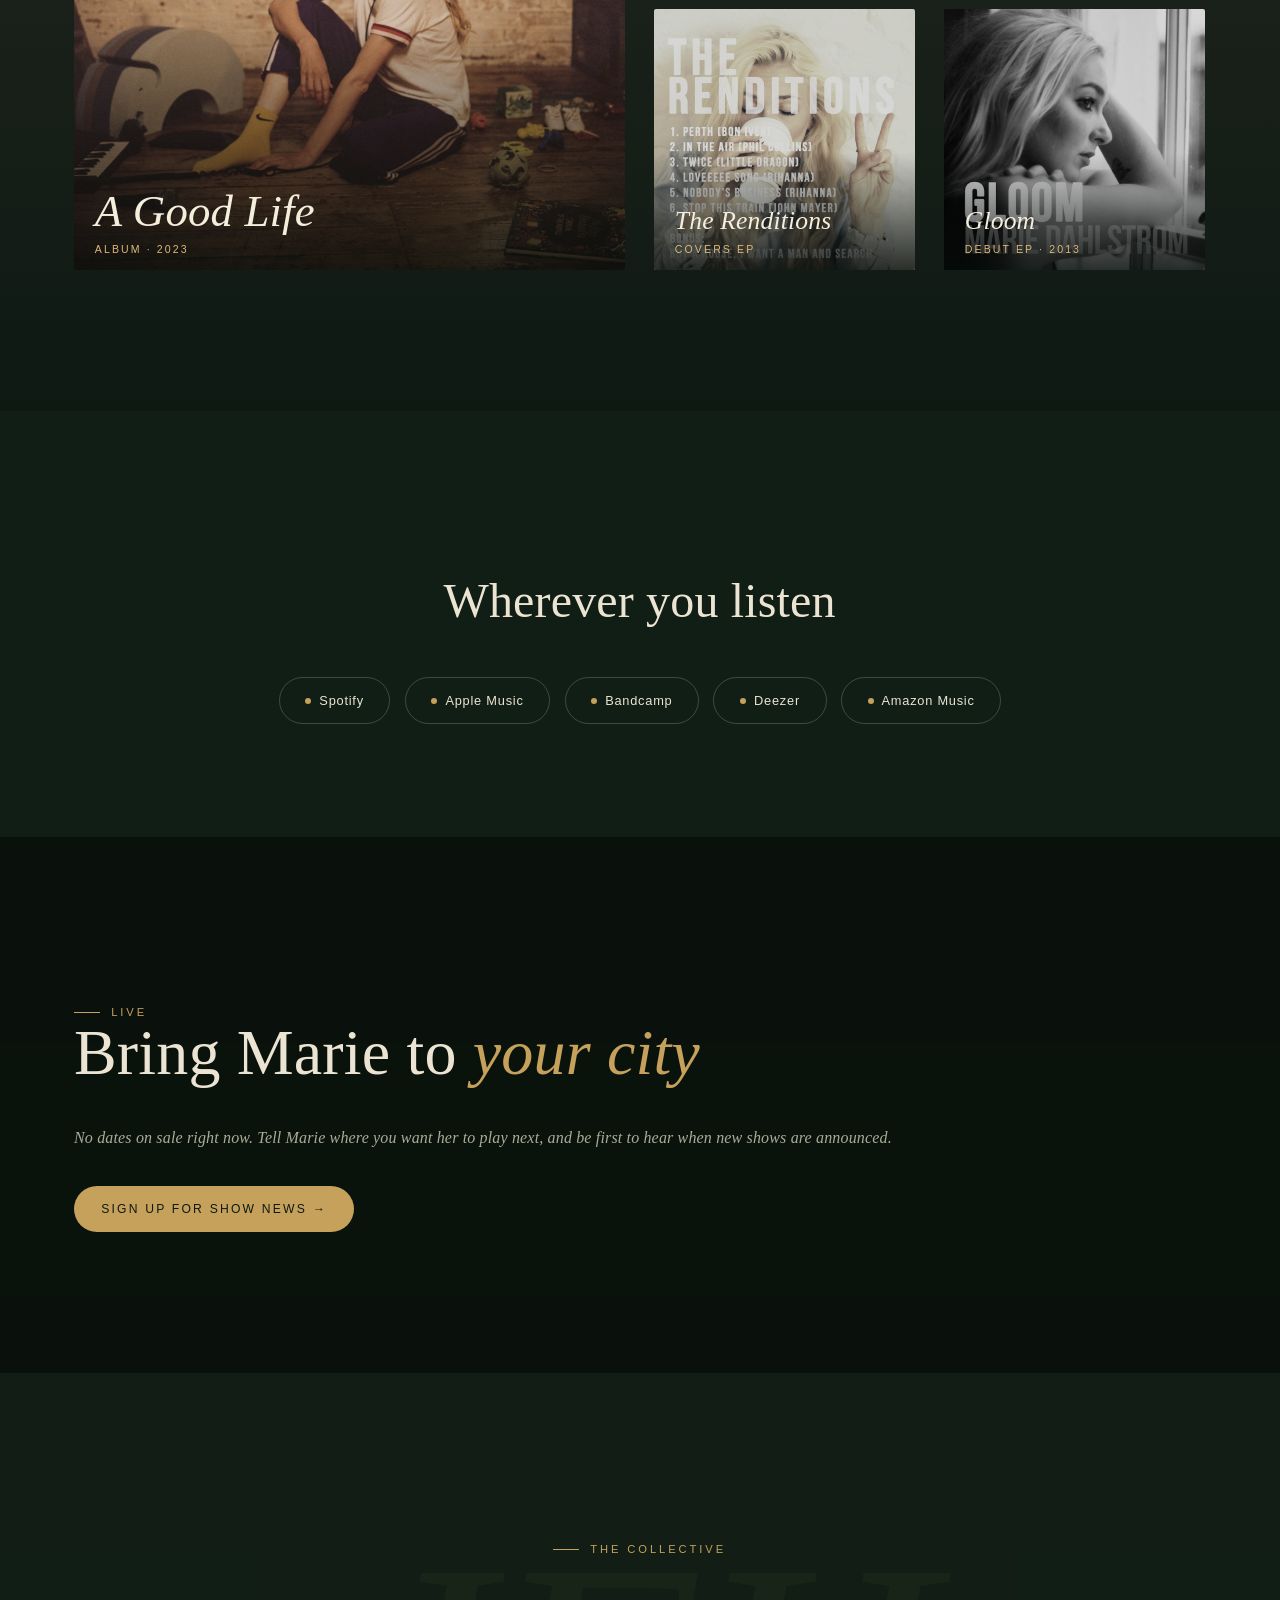
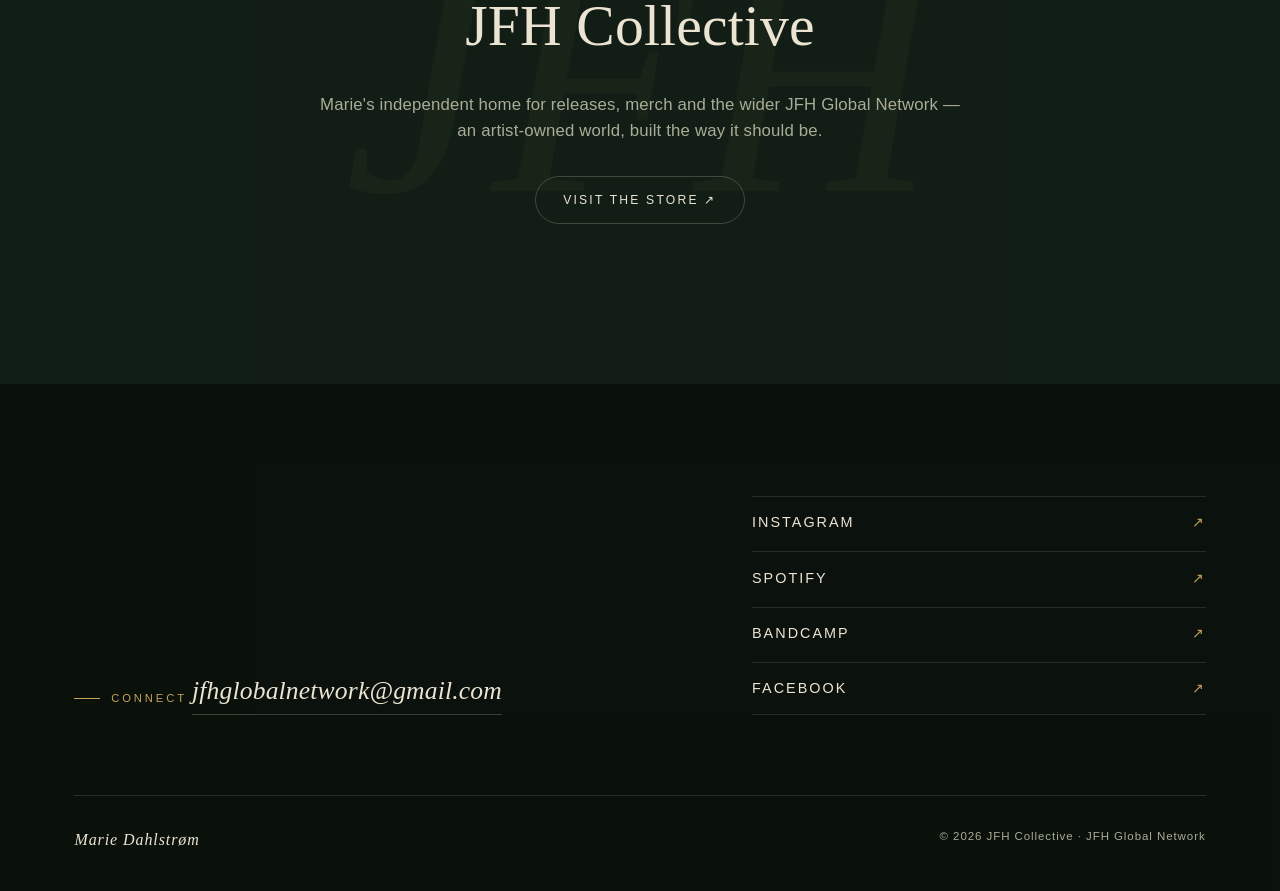
==== commit 59125d3a: "Album is out, shows are done: swap pre-order CTAs and surface sign-up - Hero and album CTAs now poin" ====
--- a/index.html
+++ b/index.html
@@ -5,9 +5,9 @@
 <meta name="viewport" content="width=device-width, initial-scale=1">
 <meta name="robots" content="noindex, nofollow">
 <title>Marie Dahlstrøm</title>
-<meta name="description" content="Marie Dahlstrøm — Danish vocalist, producer and songwriter. New self-titled album MARIE, out 2026 on JFH Collective.">
+<meta name="description" content="Marie Dahlstrøm — Danish vocalist, producer and songwriter. New self-titled album MARIE, out now on JFH Collective.">
 <meta property="og:title" content="Marie Dahlstrøm">
-<meta property="og:description" content="New self-titled album MARIE — out 2026 on JFH Collective.">
+<meta property="og:description" content="New self-titled album MARIE, out now on JFH Collective.">
 <meta property="og:image" content="assets/marie-cover.jpg">
 <meta property="og:type" content="music.musician">
 <meta name="theme-color" content="#0e1913">
@@ -23,10 +23,11 @@
   <div class="nav-links" id="navlinks">
     <a href="#album">New Album</a>
     <a href="#music">Music</a>
-    <a href="#live">Live &amp; Tickets</a>
+    <a href="#live">Live</a>
     <!-- <a href="#reviews">Reviews</a>  ← uncomment when the reviews section goes live -->
     <a href="#records">Records</a>
-    <a href="https://fuchsia-denim-dfaw.squarespace.com/jfhstore" target="_blank" rel="noopener" class="nav-store">Store</a>
+    <a href="signup/" class="nav-store">Sign up</a>
+    <a href="https://fuchsia-denim-dfaw.squarespace.com/jfhstore" target="_blank" rel="noopener">Store</a>
   </div>
   <button class="nav-toggle" id="toggle" aria-label="Menu">☰</button>
 </nav>
@@ -38,17 +39,14 @@
     <div class="eyebrow" data-load="1">Copenhagen / London</div>
     <div class="name" data-load="2">the new album</div>
     <div class="cover-stage" data-load="3"><img src="assets/marie-cover.jpg" alt="Marie Dahlstrøm — MARIE album cover"></div>
-    <p class="tag" data-load="4">Her third studio album “MARIE” out 18th September 2026</p>
-    <!-- LINKS STATUS (30 Jul): vinyl LIVE. Still to fill when Marie sends them:
-         1. pre-save   → replace the pending span with <a class="btn btn-gold" href="PRESAVE_URL" target="_blank" rel="noopener">Pre-save ↗</a>
-            (when it lands, demote the vinyl button to btn-ghost so there's one gold CTA)
-         2. bandcamp pre-order → href="BANDCAMP_PREORDER_URL"
-         Same three appear again in the #album section — update both. -->
+    <p class="tag" data-load="4">Her third studio album “MARIE” is out now</p>
     <div class="actions" data-load="5">
-      <a class="btn btn-gold" href="https://open.spotify.com/prerelease/3tnbl8d3vAlm9ZwOlDopwl?si=bDh3dec_SKyEZ6gORURYQA&utm_source=copy-link" target="_blank" rel="noopener">Pre-save ↗</a>
-      <a class="btn btn-ghost" href="https://mariedmusic.bandcamp.com/album/marie" target="_blank" rel="noopener">Pre-order on Bandcamp ↗</a>
-      <a class="btn btn-ghost" href="https://fuchsia-denim-dfaw.squarespace.com/jfhstore/marie-vinyl" target="_blank" rel="noopener">Pre-order vinyl ↗</a>
-    </div>
+      <a class="btn btn-gold" href="https://open.spotify.com/album/7pHLR7D64gIh3hgpT0W1Wd" target="_blank" rel="noopener">Listen on Spotify ↗</a>
+      <a class="btn btn-ghost" href="https://music.apple.com/gb/album/marie/6807523313" target="_blank" rel="noopener">Apple Music ↗</a>
+      <a class="btn btn-ghost" href="https://mariedmusic.bandcamp.com/album/marie" target="_blank" rel="noopener">Buy on Bandcamp ↗</a>
+      <a class="btn btn-ghost" href="https://fuchsia-denim-dfaw.squarespace.com/jfhstore/marie-vinyl" target="_blank" rel="noopener">Buy the vinyl ↗</a>
+    </div>
+    <a class="hero-jump" data-load="5" href="signup/">Bring Marie to your city: sign up →</a>
     <a class="hero-jump" data-load="5" href="#tracks">Tracklist ↓</a>
   </div>
   <div class="scrollcue"><span>Scroll</span><span class="bar"></span></div>
@@ -57,13 +55,14 @@
 <section class="album" id="album">
   <div class="wrap album-flex">
     <div>
-      <span class="kicker" data-reveal>The New Album · 2026</span>
+      <span class="kicker" data-reveal>The New Album · Out Now</span>
       <h2 data-reveal data-d="1"><em>MARIE</em></h2>
       <p data-reveal data-d="2">Marie Dahlstrom's most complete and compelling work to date, this album finds the acclaimed singer-songwriter at her most vulnerable, assured, and emotionally resonant. Blending her signature soulful R&B sound with some of her most personal songwriting yet, the record explores love, parenthood, family, distance, memory, and mortality with remarkable warmth and honesty.</p>
       <div class="actions" data-reveal data-d="3">
-        <a class="btn btn-gold" href="https://open.spotify.com/prerelease/3tnbl8d3vAlm9ZwOlDopwl?si=bDh3dec_SKyEZ6gORURYQA&utm_source=copy-link" target="_blank" rel="noopener">Pre-save ↗</a>
-        <a class="btn btn-ghost" href="https://mariedmusic.bandcamp.com/album/marie" target="_blank" rel="noopener">Pre-order on Bandcamp ↗</a>
-        <a class="btn btn-ghost" href="https://fuchsia-denim-dfaw.squarespace.com/jfhstore/marie-vinyl" target="_blank" rel="noopener">Pre-order vinyl ↗</a>
+        <a class="btn btn-gold" href="https://open.spotify.com/album/7pHLR7D64gIh3hgpT0W1Wd" target="_blank" rel="noopener">Listen on Spotify ↗</a>
+        <a class="btn btn-ghost" href="https://music.apple.com/gb/album/marie/6807523313" target="_blank" rel="noopener">Apple Music ↗</a>
+        <a class="btn btn-ghost" href="https://mariedmusic.bandcamp.com/album/marie" target="_blank" rel="noopener">Buy on Bandcamp ↗</a>
+        <a class="btn btn-ghost" href="https://fuchsia-denim-dfaw.squarespace.com/jfhstore/marie-vinyl" target="_blank" rel="noopener">Buy the vinyl ↗</a>
       </div>
       <a class="hero-jump album-jump" data-reveal data-d="3" href="#tracks">See the tracklist ↓</a>
     </div>
@@ -186,23 +185,11 @@
 
 <section class="live" id="live">
   <div class="wrap">
-    <div class="live-head"><div><span class="kicker" data-reveal>On Tour</span><h2 data-reveal data-d="1">Live Dates &amp; Tickets</h2></div></div>
-    <!-- THE 2 SHOWS TO FILL when Marie sends them (25 Jul ask): for each show swap
-         the date/venue/city text, then replace the pending span with
-         <a class="cta cta-gold" href="TICKET_URL" target="_blank" rel="noopener">Buy Tickets ↗</a> -->
-    <div class="shows">
-      <div class="show" data-reveal>
-        <div class="date">08 Oct<small>2026</small></div>
-        <div class="venue">London Show<span>London, UK</span></div>
-        <a class="cta cta-gold" href="https://www.alttickets.com/marie-dahlstrom-tickets" target="_blank" rel="noopener">Buy Tickets ↗</a>
-      </div>
-      <div class="show" data-reveal data-d="1">
-        <div class="date">13 Oct<small>2026</small></div>
-        <div class="venue">Copenhagen Show<span>Copenhagen, Denmark</span></div>
-        <a class="cta cta-gold" href="https://www.ticketmaster.dk/event/1585513811" target="_blank" rel="noopener">Buy Tickets ↗</a>
-      </div>
-    </div>
-    <p class="live-note" data-reveal data-d="2">Two shows for the album. Tickets on sale now — <a href="#connect">get on the list</a> for future dates.</p>
+    <div class="live-head"><div><span class="kicker" data-reveal>Live</span><h2 data-reveal data-d="1">Bring Marie to <em>your city</em></h2></div></div>
+    <p class="live-note" data-reveal data-d="1">No dates on sale right now. Tell Marie where you want her to play next, and be first to hear when new shows are announced.</p>
+    <div class="actions live-actions" data-reveal data-d="2">
+      <a class="btn btn-gold" href="signup/">Sign up for show news →</a>
+    </div>
   </div>
 </section>
 
--- a/styles.css
+++ b/styles.css
@@ -222,3 +222,7 @@
   .hero [data-load="1"]{animation-delay:.3s}.hero [data-load="2"]{animation-delay:.5s}.hero [data-load="3"]{animation-delay:.78s}.hero [data-load="4"]{animation-delay:1.05s}.hero [data-load="5"]{animation-delay:1.25s}
   @keyframes load{to{opacity:1;transform:none;filter:blur(0)}}
   @media (prefers-reduced-motion:reduce){*,*::after,*::before{animation-duration:.001s!important;transition:none!important}[data-reveal]{opacity:1;transform:none}.hero [data-load]{opacity:1;transform:none;filter:none}.hero-bg{animation:none;transform:scale(1.04)}.cover-stage{animation:none}}
+
+/* Live section with no dates on sale: sign-up call to action (12 Oct 2026) */
+.live h2 em{color:var(--gold);font-style:italic}
+.live .live-actions{display:flex;flex-wrap:wrap;gap:.8rem;margin-top:2.2rem}
--- a/styles.css
+++ b/styles.css
@@ -222,3 +222,7 @@
   .hero [data-load="1"]{animation-delay:.3s}.hero [data-load="2"]{animation-delay:.5s}.hero [data-load="3"]{animation-delay:.78s}.hero [data-load="4"]{animation-delay:1.05s}.hero [data-load="5"]{animation-delay:1.25s}
   @keyframes load{to{opacity:1;transform:none;filter:blur(0)}}
   @media (prefers-reduced-motion:reduce){*,*::after,*::before{animation-duration:.001s!important;transition:none!important}[data-reveal]{opacity:1;transform:none}.hero [data-load]{opacity:1;transform:none;filter:none}.hero-bg{animation:none;transform:scale(1.04)}.cover-stage{animation:none}}
+
+/* Live section with no dates on sale: sign-up call to action (12 Oct 2026) */
+.live h2 em{color:var(--gold);font-style:italic}
+.live .live-actions{display:flex;flex-wrap:wrap;gap:.8rem;margin-top:2.2rem}
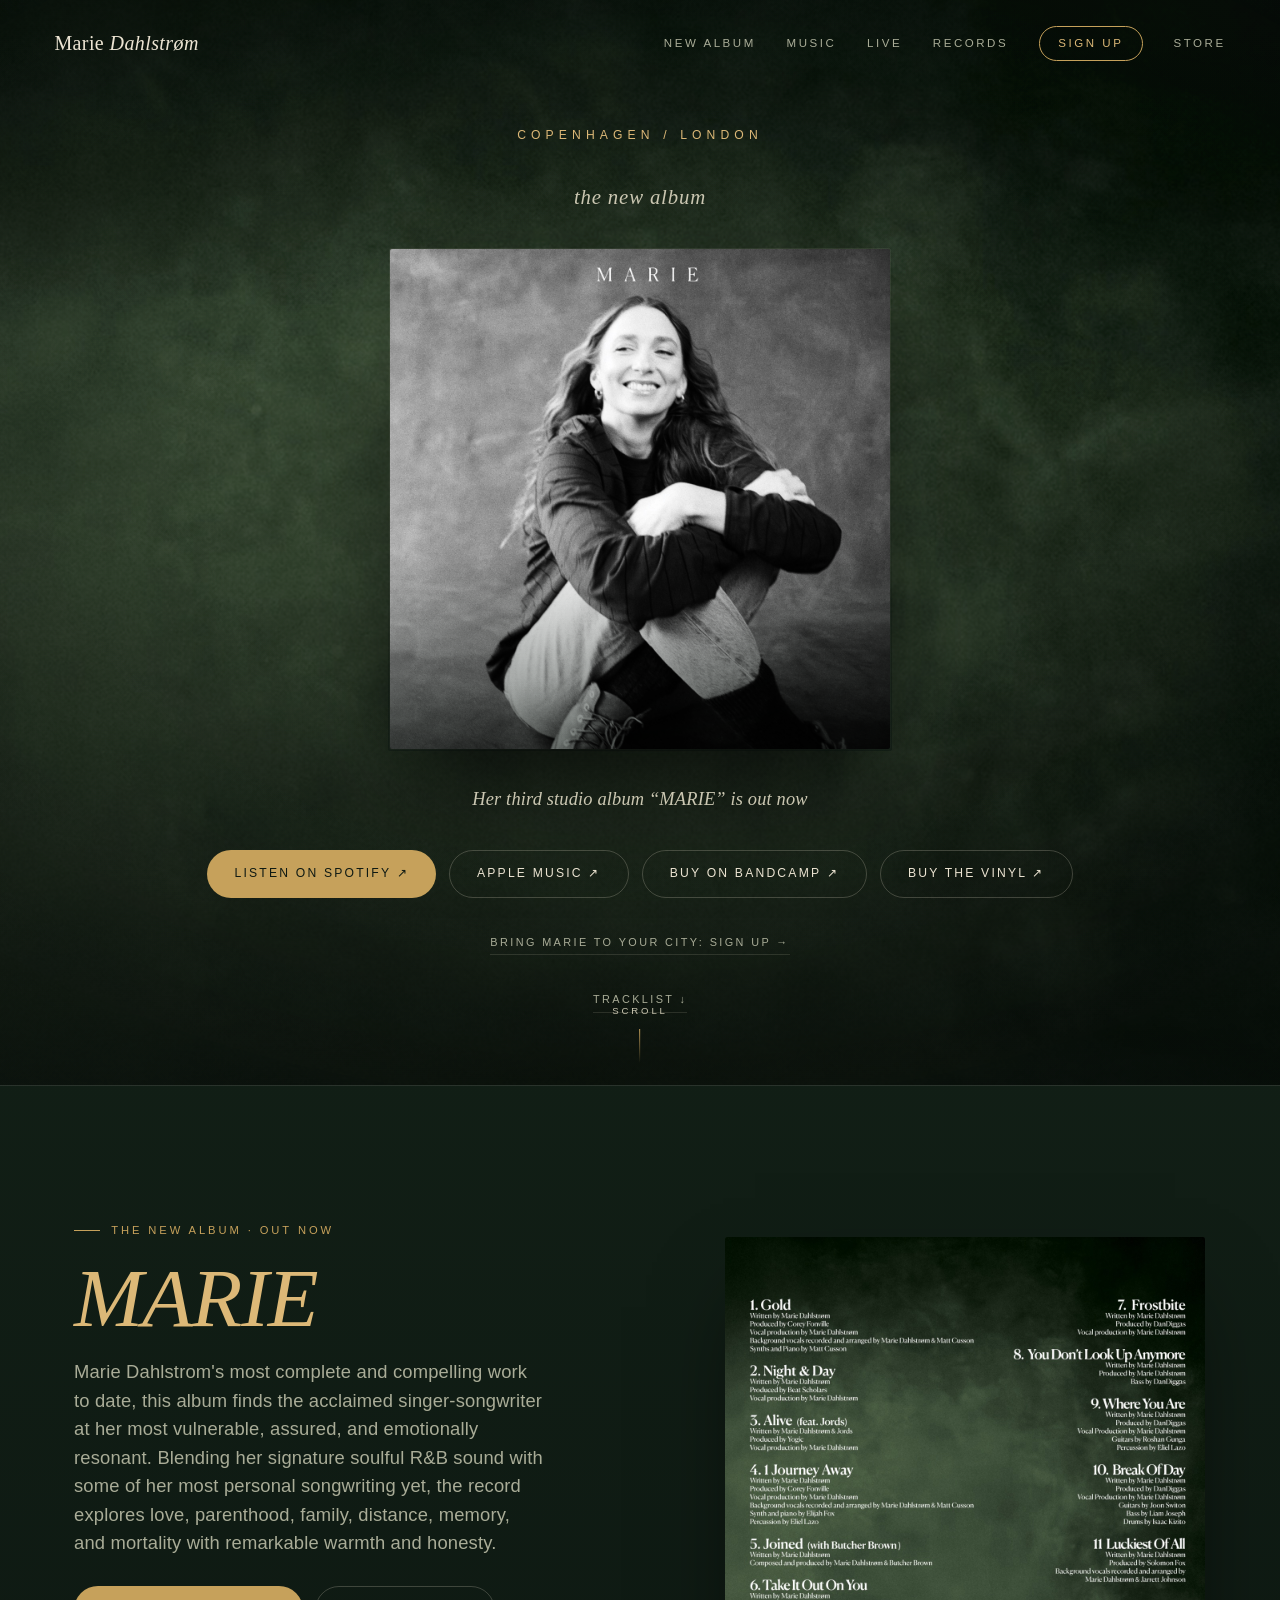
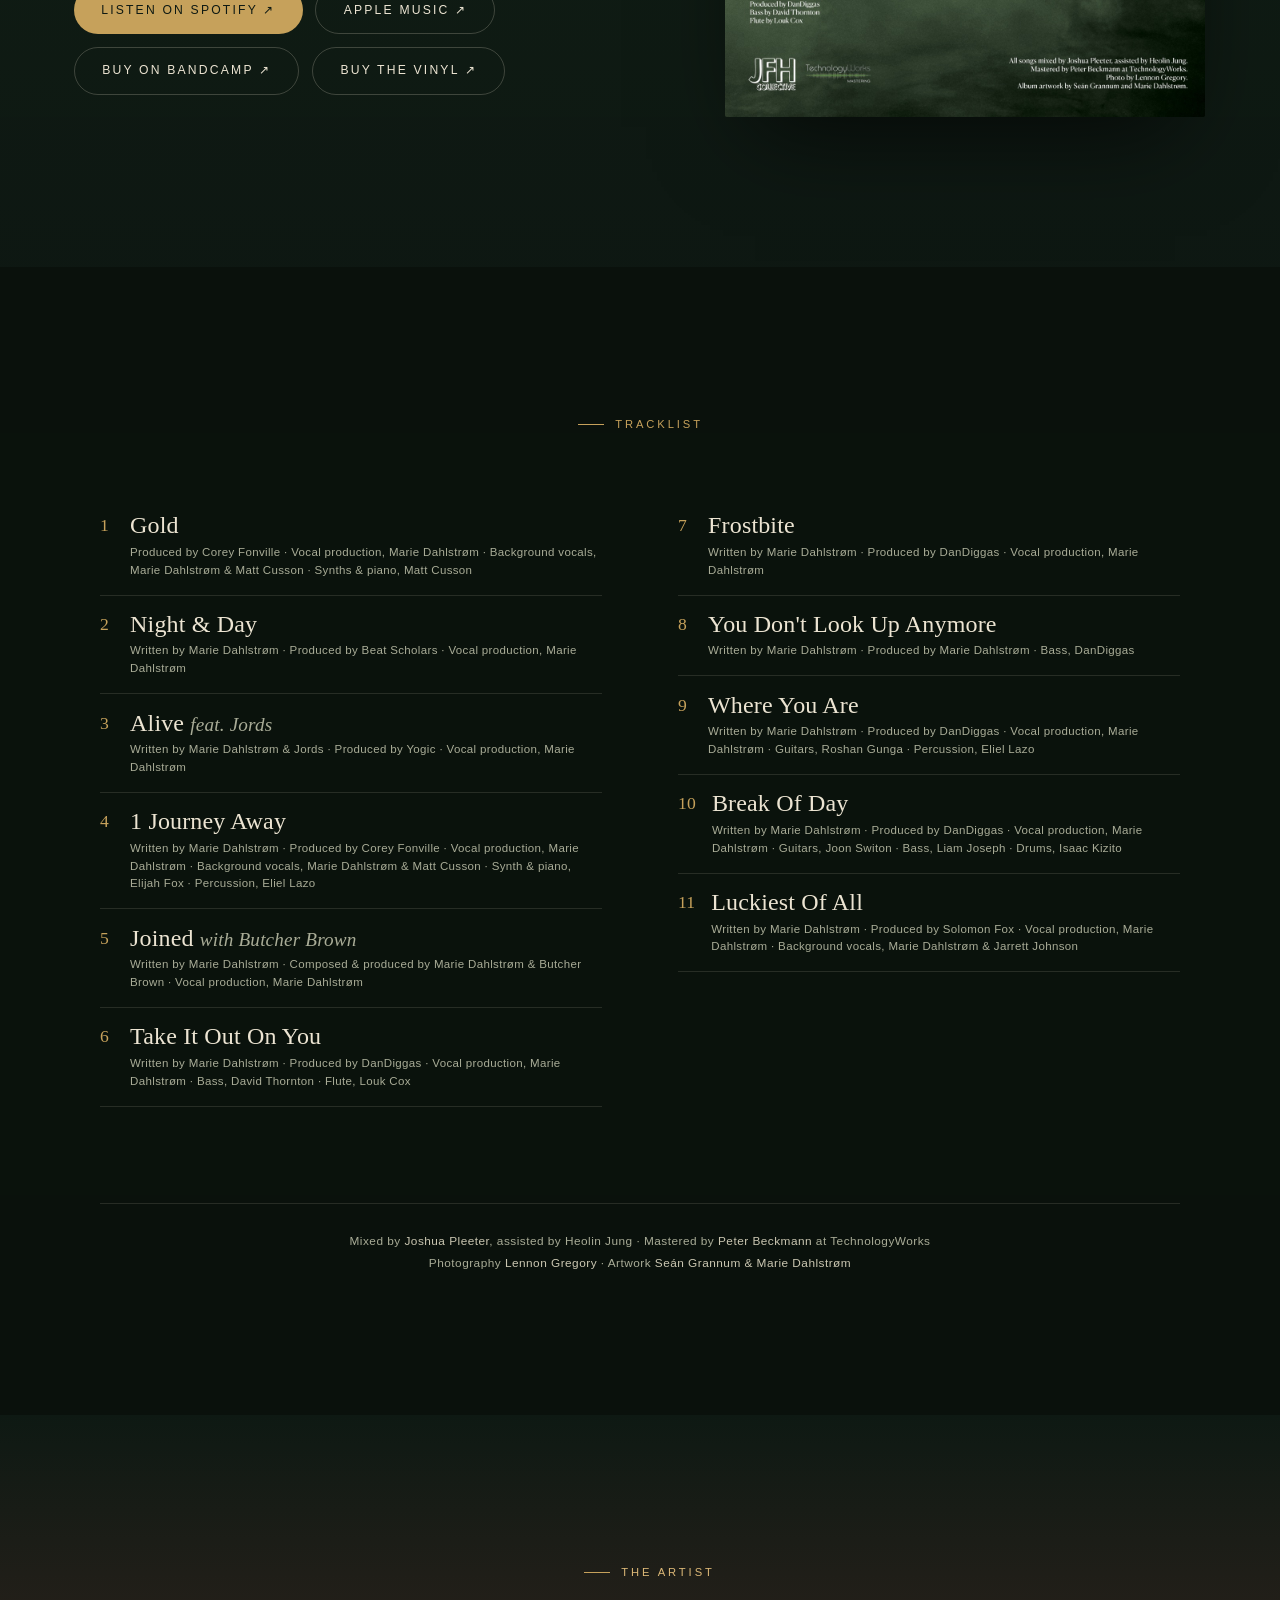
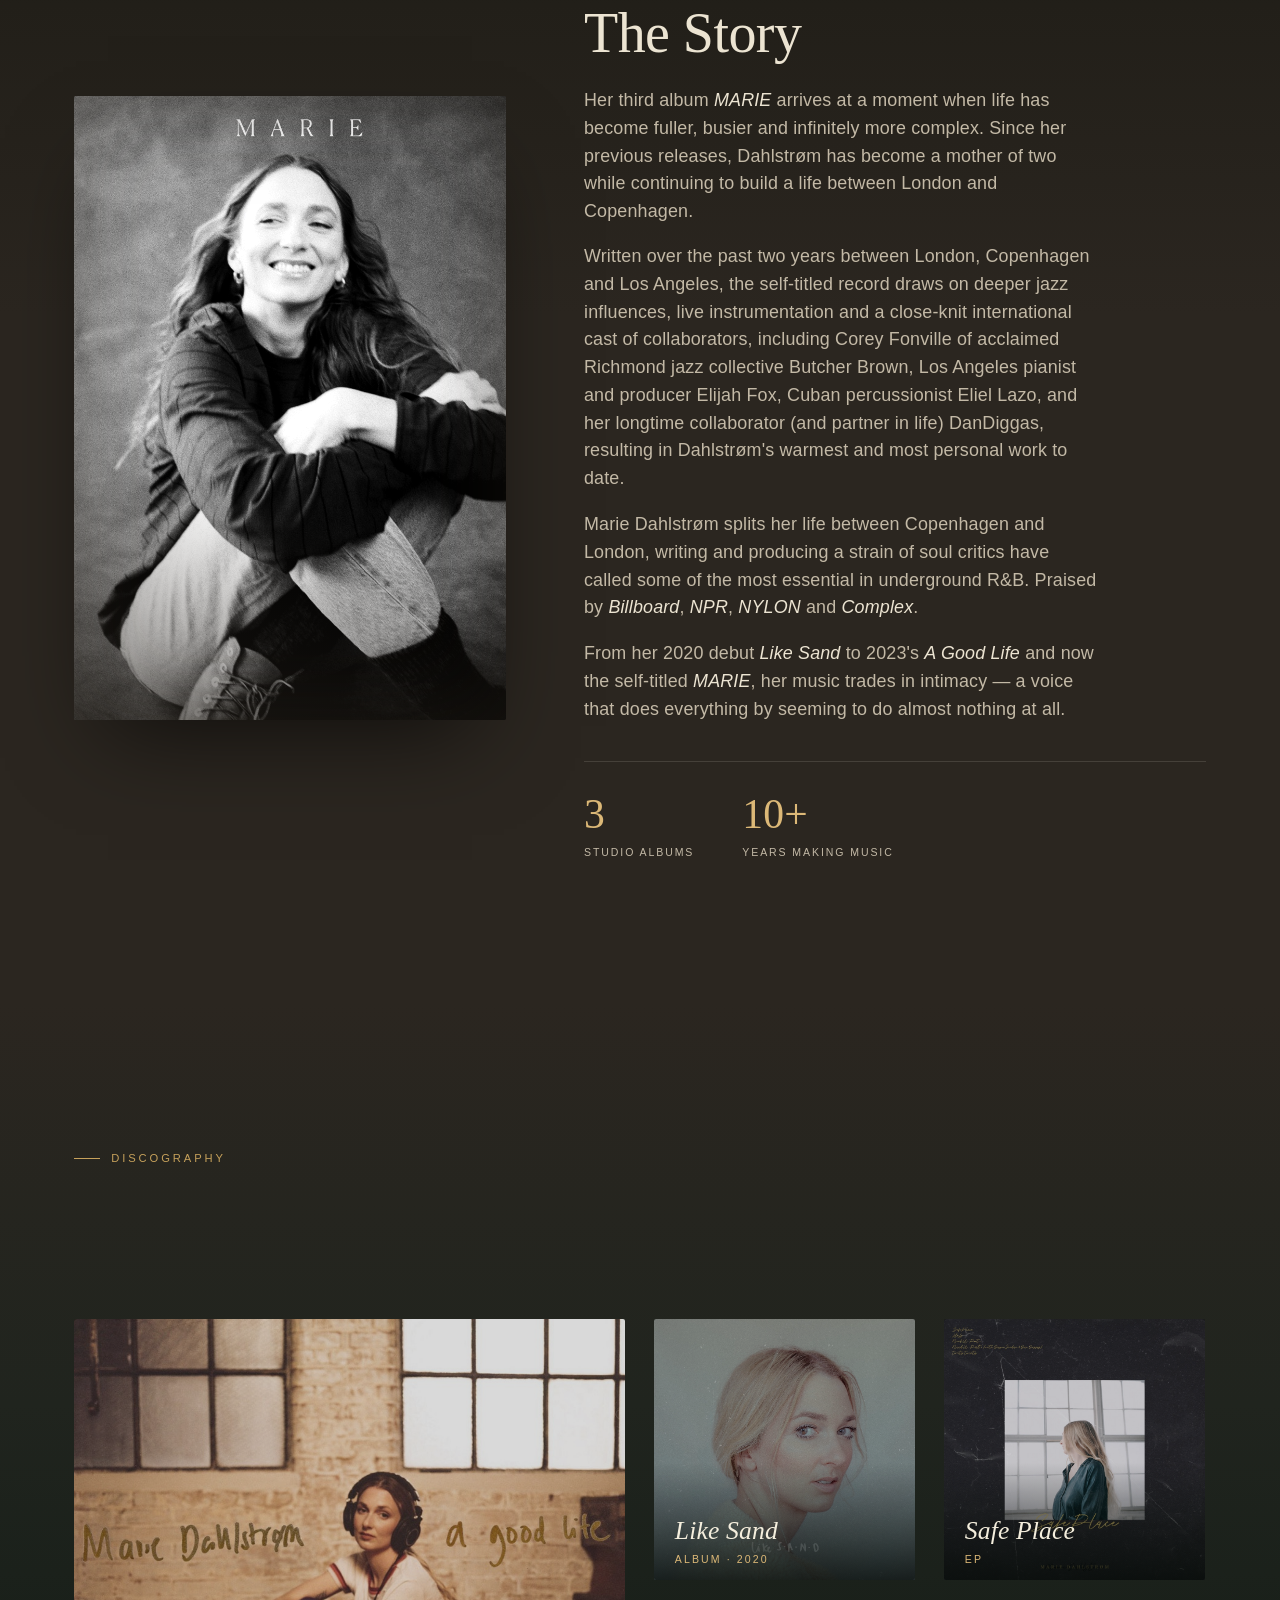
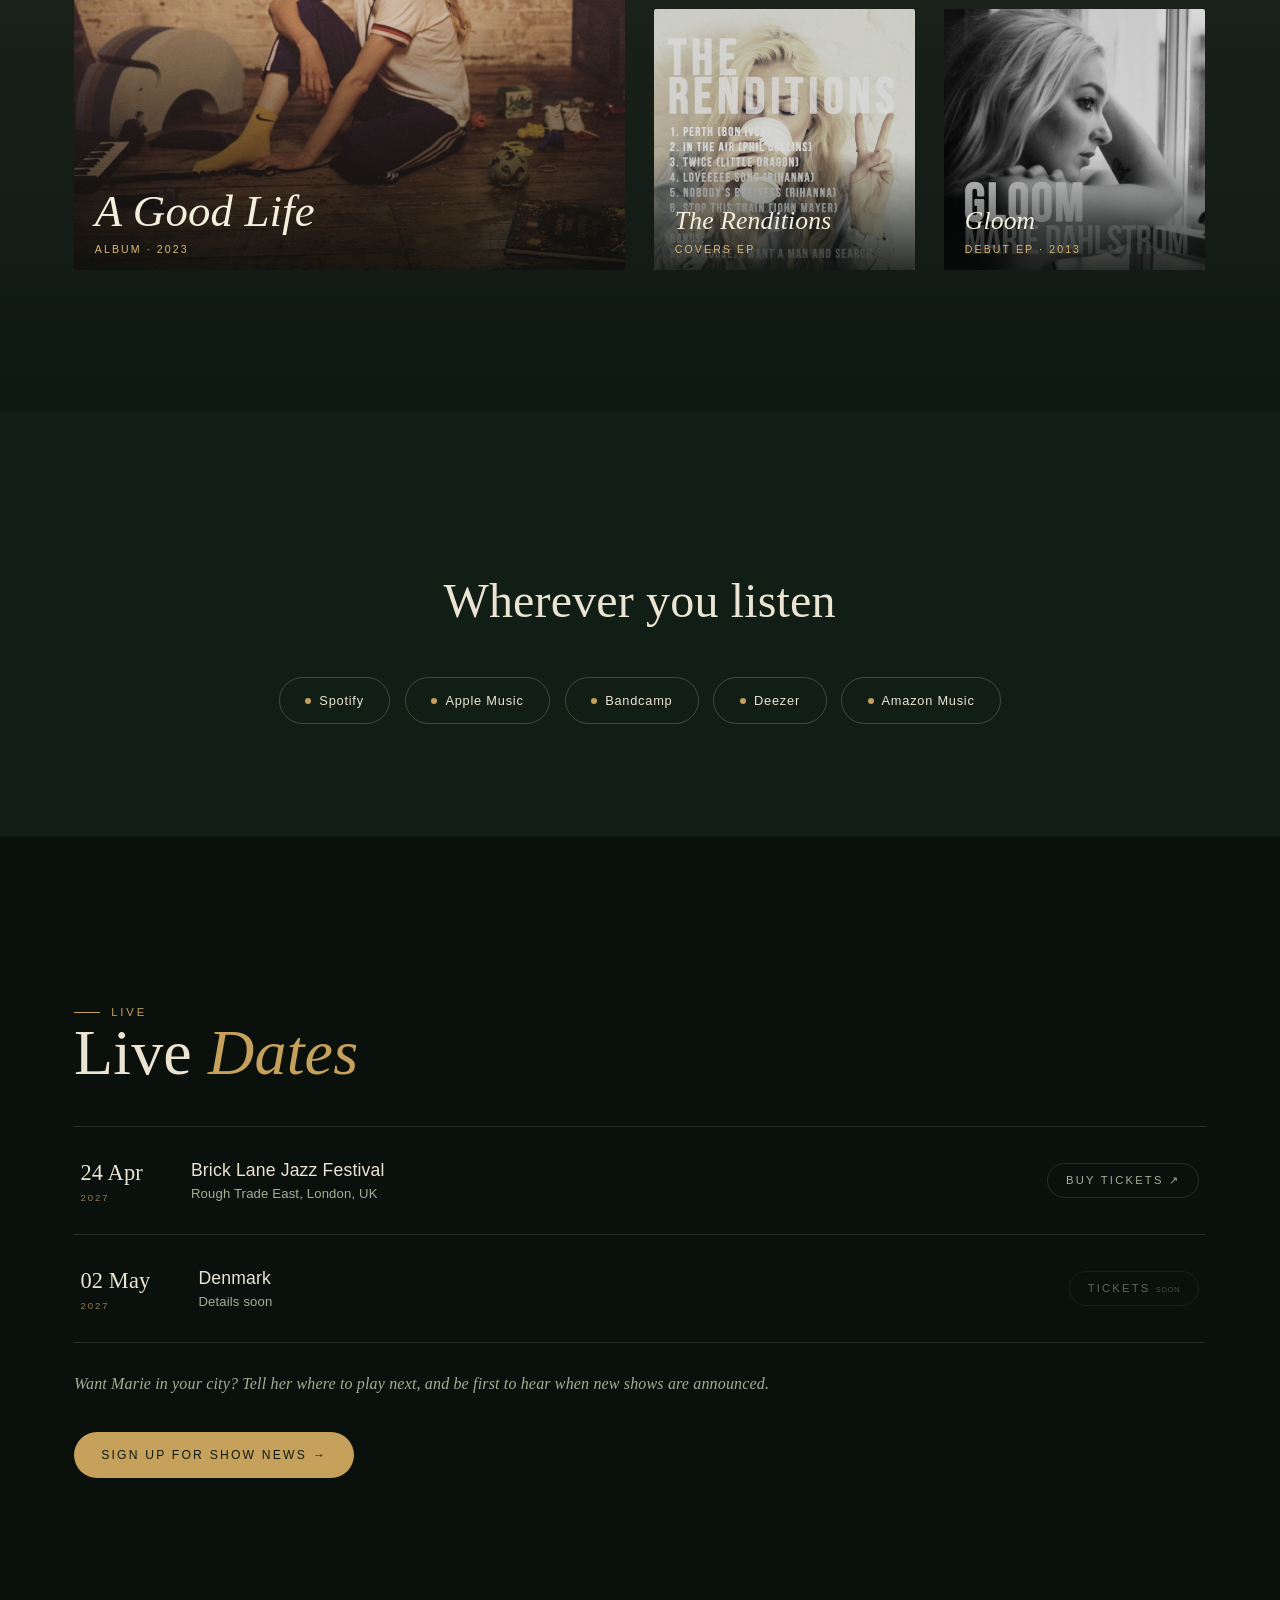
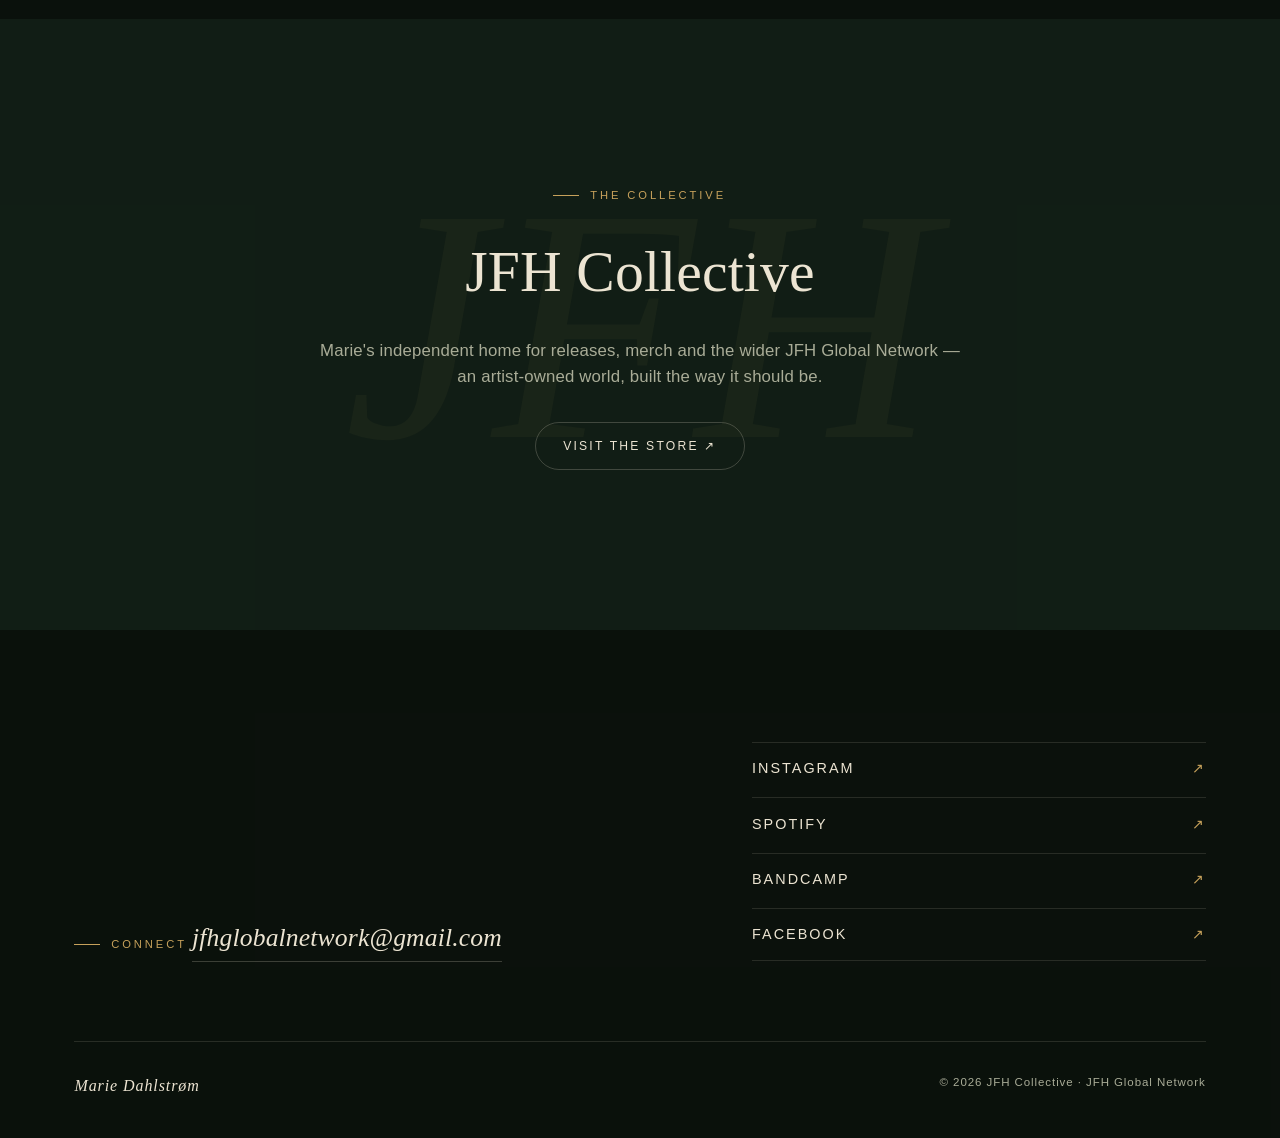
==== commit 232981c2: "Add Brick Lane Jazz Festival (24 Apr 2027) and Denmark (2 May 2027) dates Marie asked for both on 12" ====
--- a/index.html
+++ b/index.html
@@ -185,8 +185,23 @@
 
 <section class="live" id="live">
   <div class="wrap">
-    <div class="live-head"><div><span class="kicker" data-reveal>Live</span><h2 data-reveal data-d="1">Bring Marie to <em>your city</em></h2></div></div>
-    <p class="live-note" data-reveal data-d="1">No dates on sale right now. Tell Marie where you want her to play next, and be first to hear when new shows are announced.</p>
+    <div class="live-head"><div><span class="kicker" data-reveal>Live</span><h2 data-reveal data-d="1">Live <em>Dates</em></h2></div></div>
+    <!-- Denmark (2 May 2027): venue and ticket link not public yet (13 Oct). When Marie sends them,
+         fill the venue/city and swap the pending span for
+         <a class="cta cta-gold" href="TICKET_URL" target="_blank" rel="noopener">Buy Tickets ↗</a> -->
+    <div class="shows">
+      <div class="show" data-reveal>
+        <div class="date">24 Apr<small>2027</small></div>
+        <div class="venue">Brick Lane Jazz Festival<span>Rough Trade East, London, UK</span></div>
+        <a class="cta cta-gold" href="https://dice.fm/event/[base64]" target="_blank" rel="noopener">Buy Tickets ↗</a>
+      </div>
+      <div class="show" data-reveal data-d="1">
+        <div class="date">02 May<small>2027</small></div>
+        <div class="venue">Denmark<span>Details soon</span></div>
+        <span class="cta is-pending">Tickets <small>soon</small></span>
+      </div>
+    </div>
+    <p class="live-note" data-reveal data-d="1">Want Marie in your city? Tell her where to play next, and be first to hear when new shows are announced.</p>
     <div class="actions live-actions" data-reveal data-d="2">
       <a class="btn btn-gold" href="signup/">Sign up for show news →</a>
     </div>
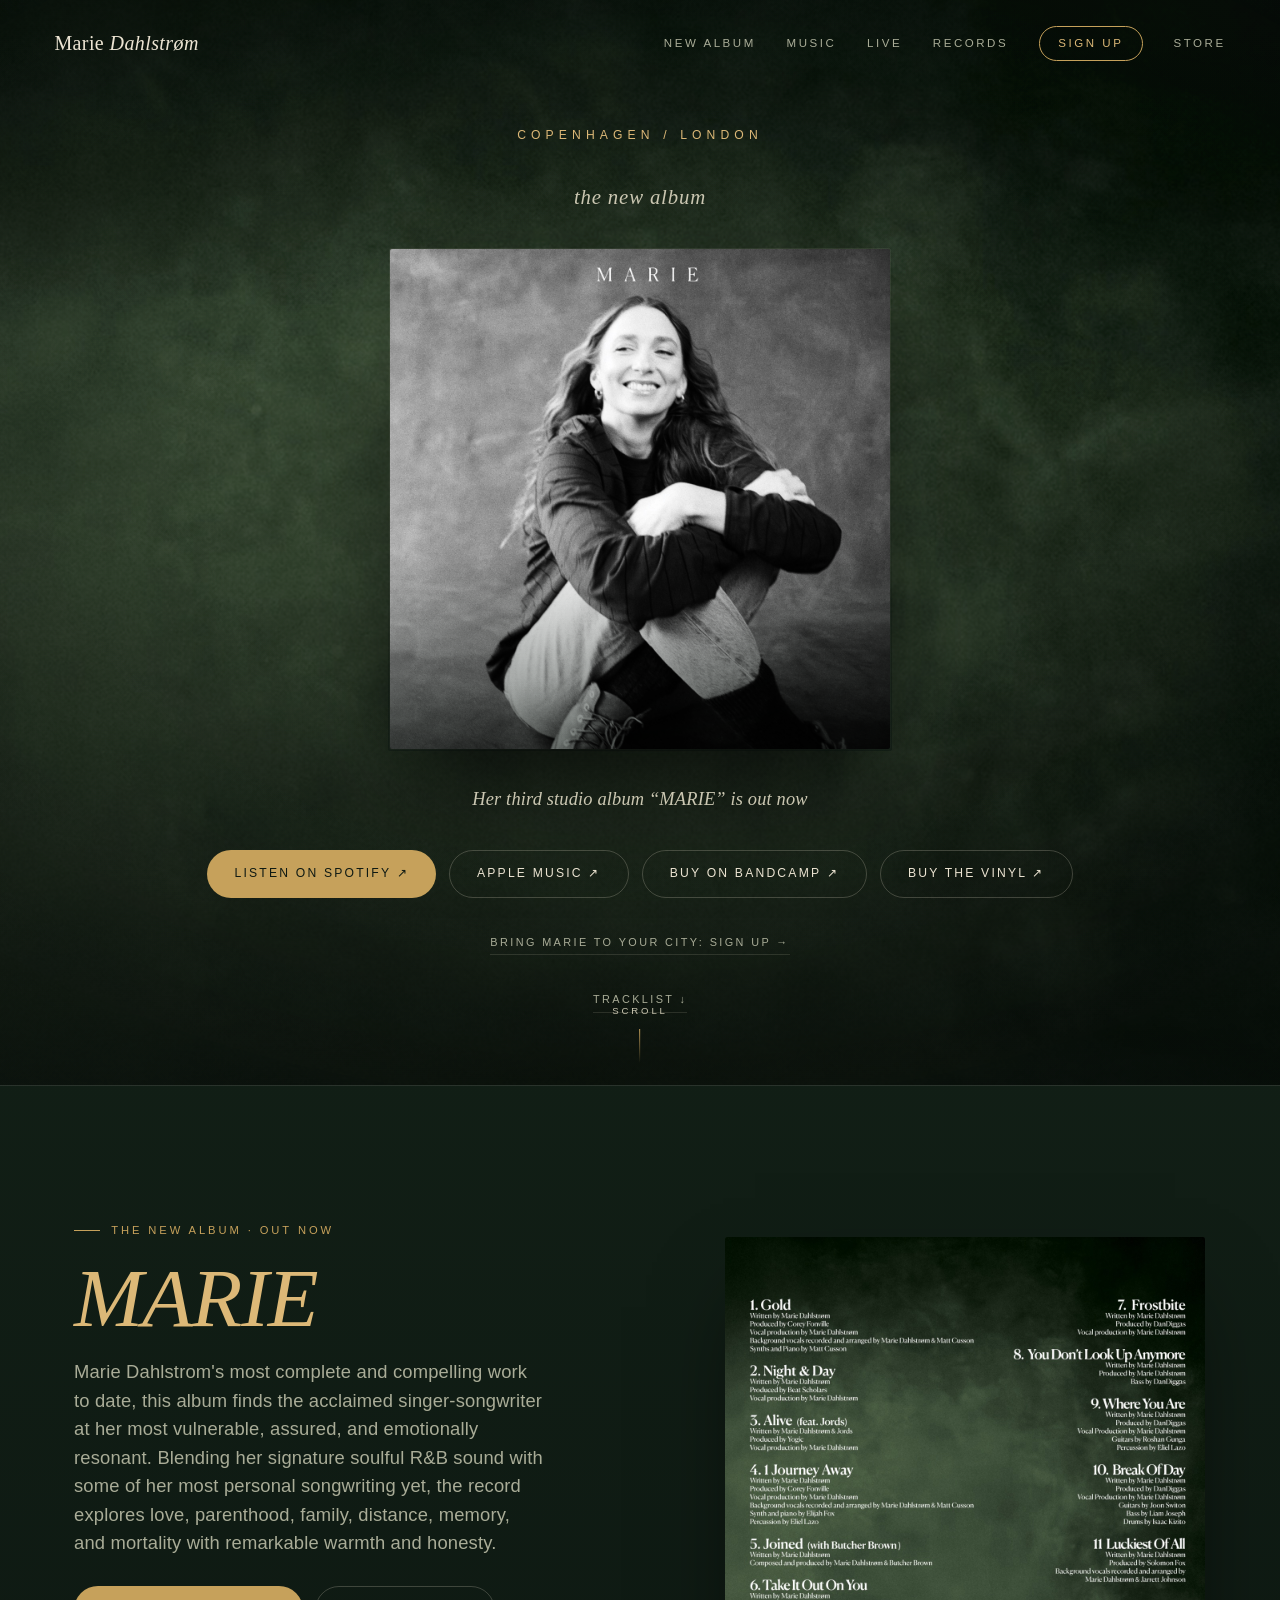
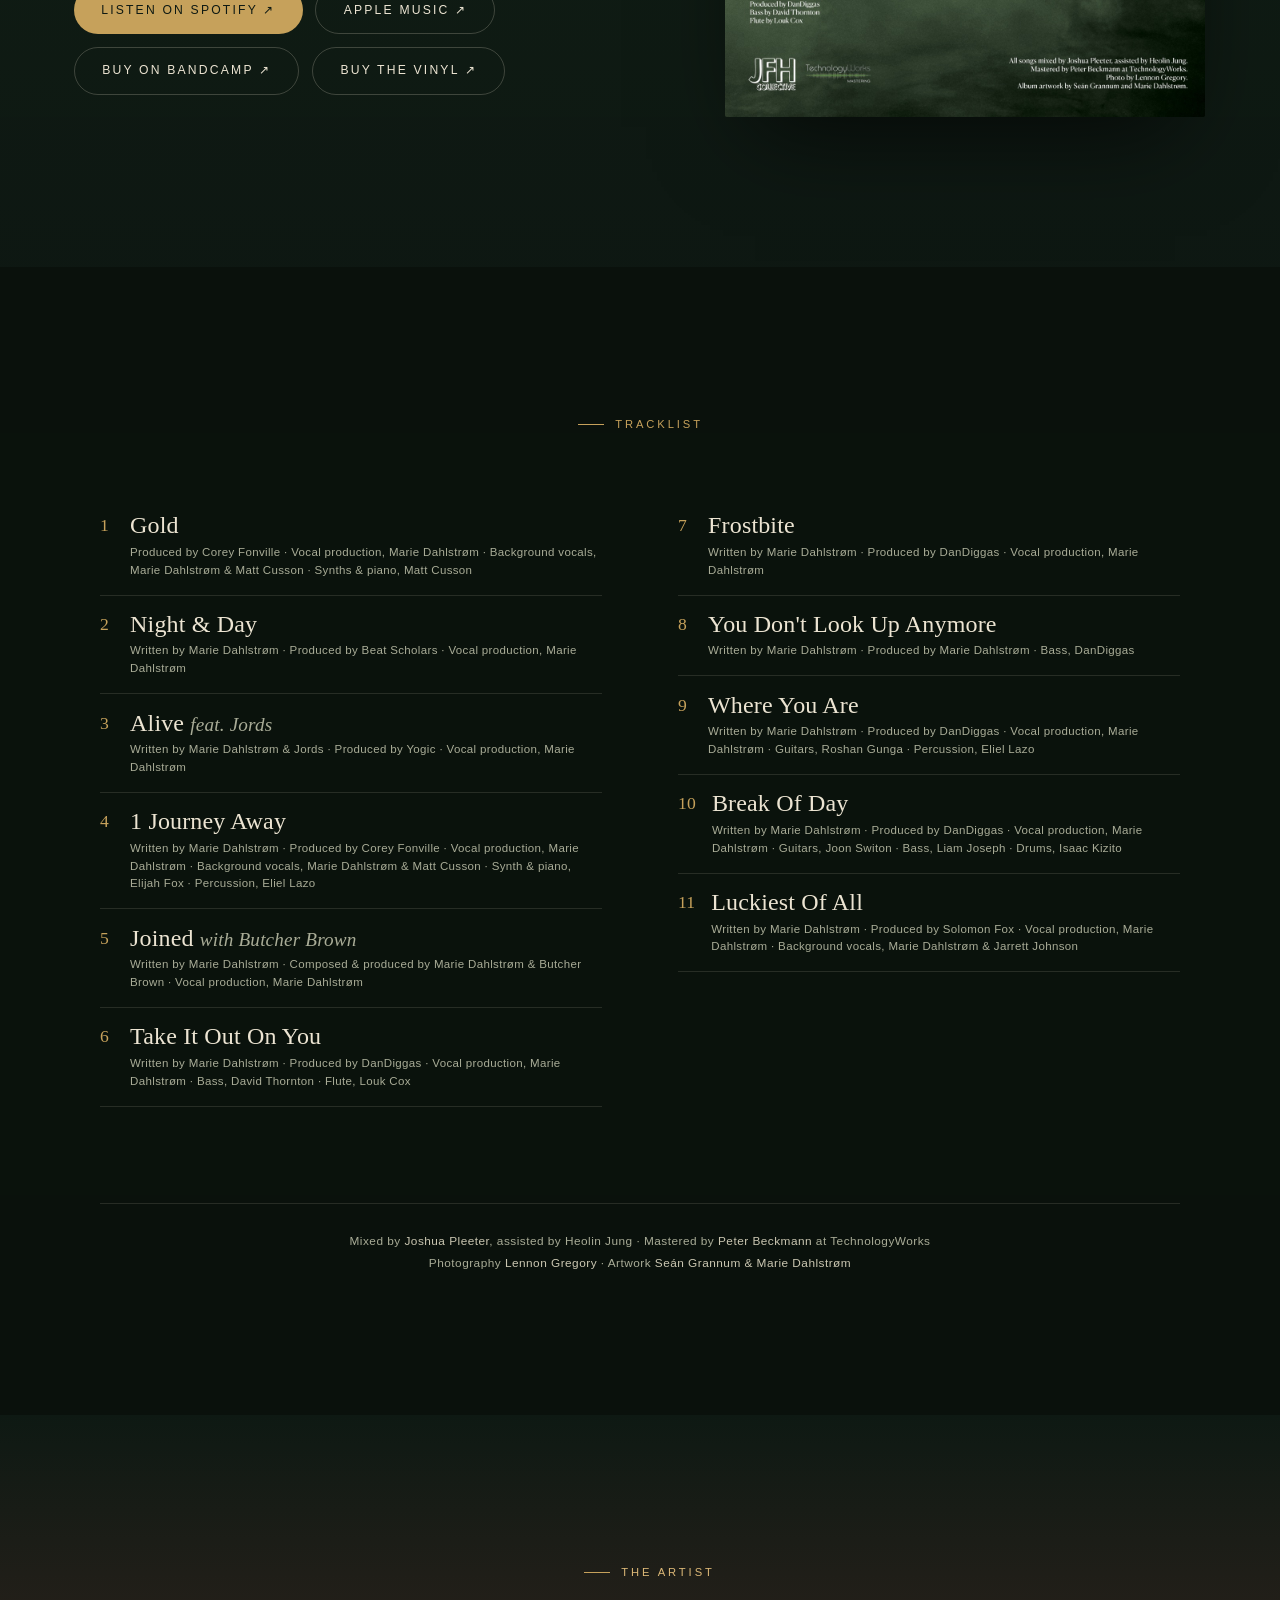
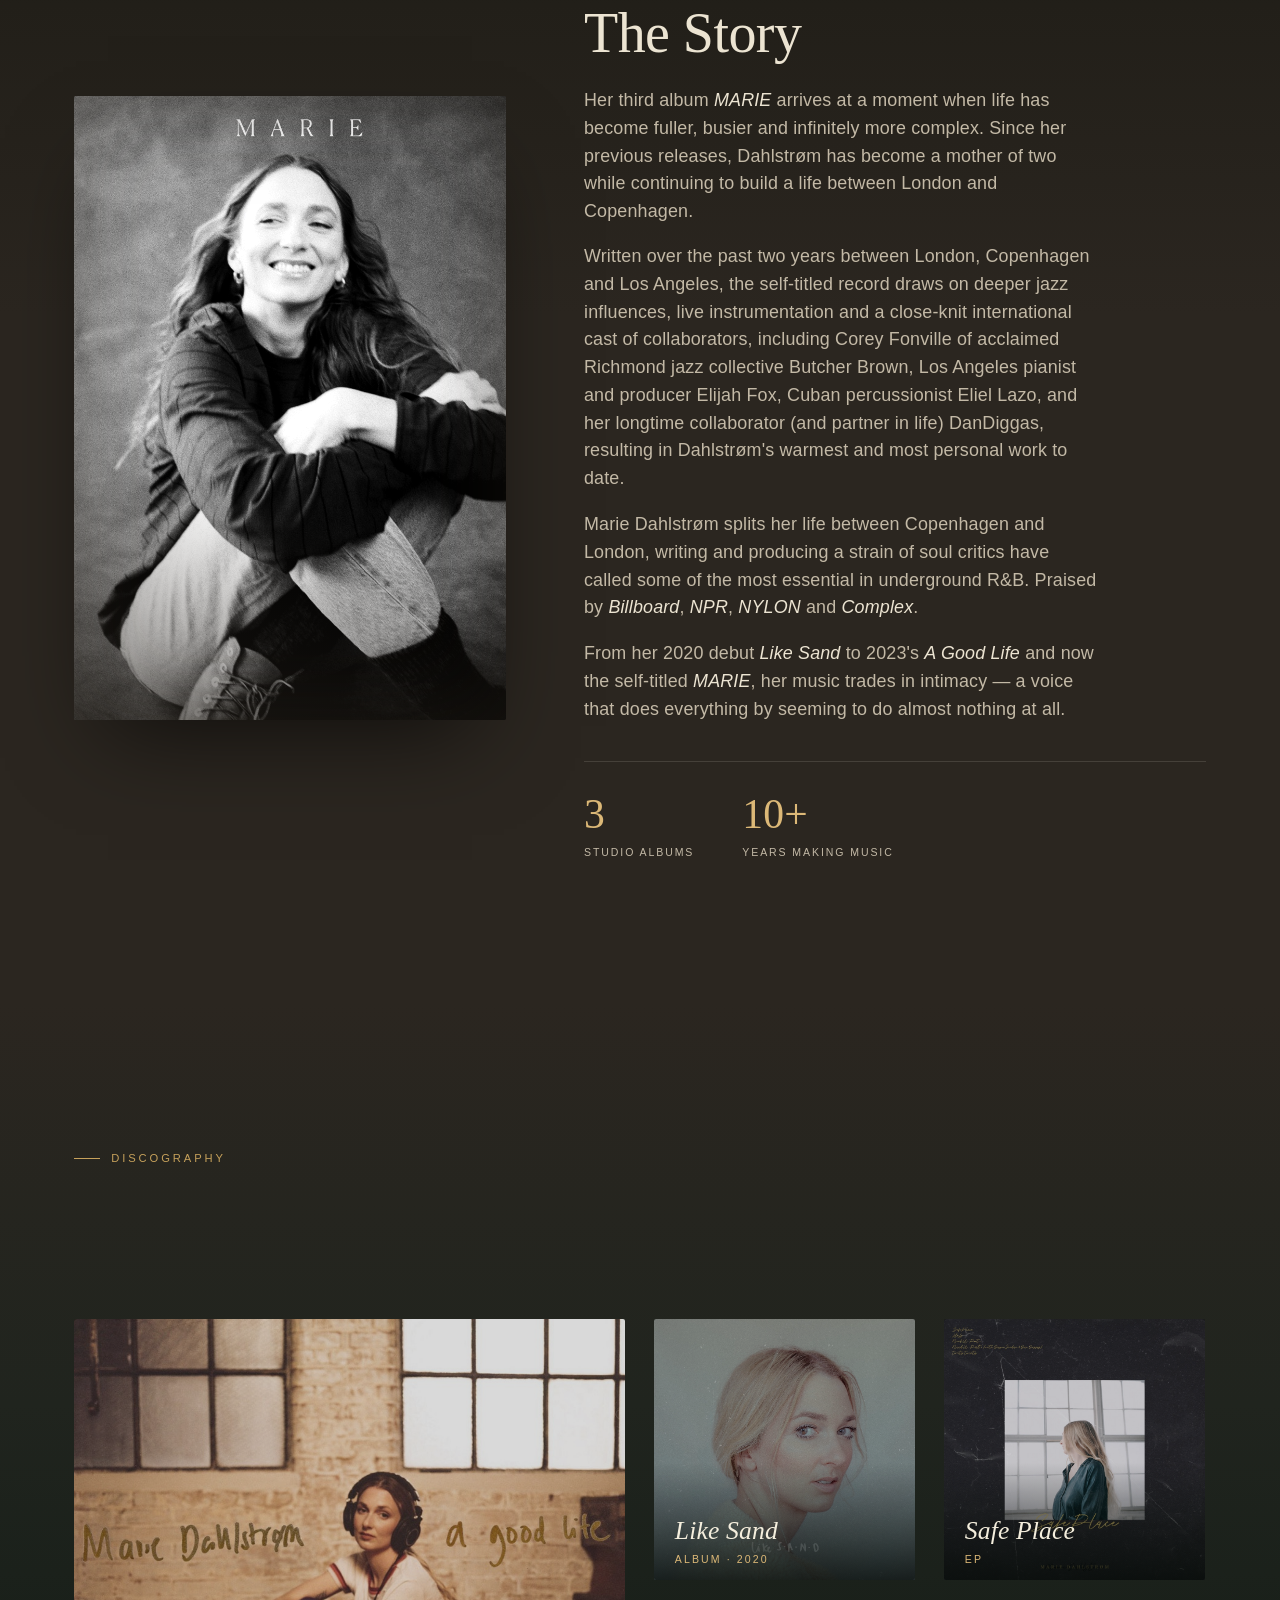
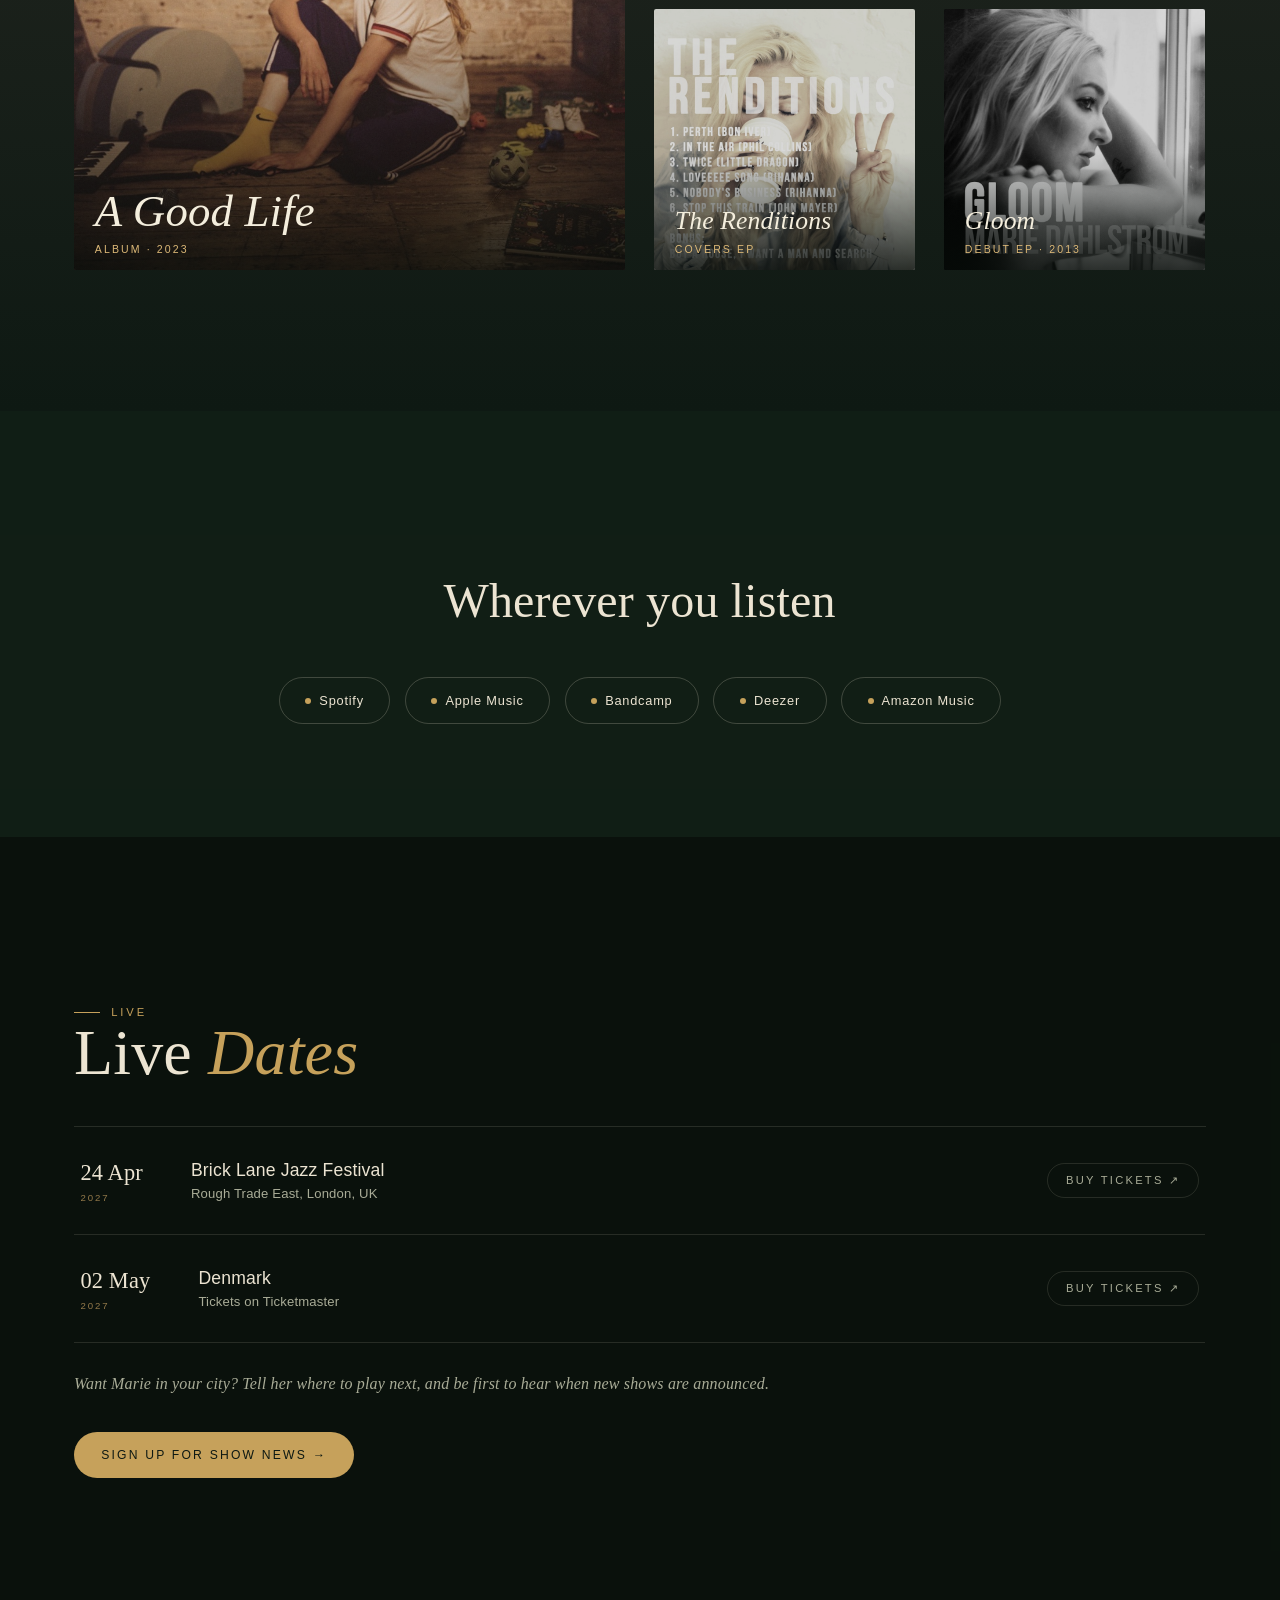
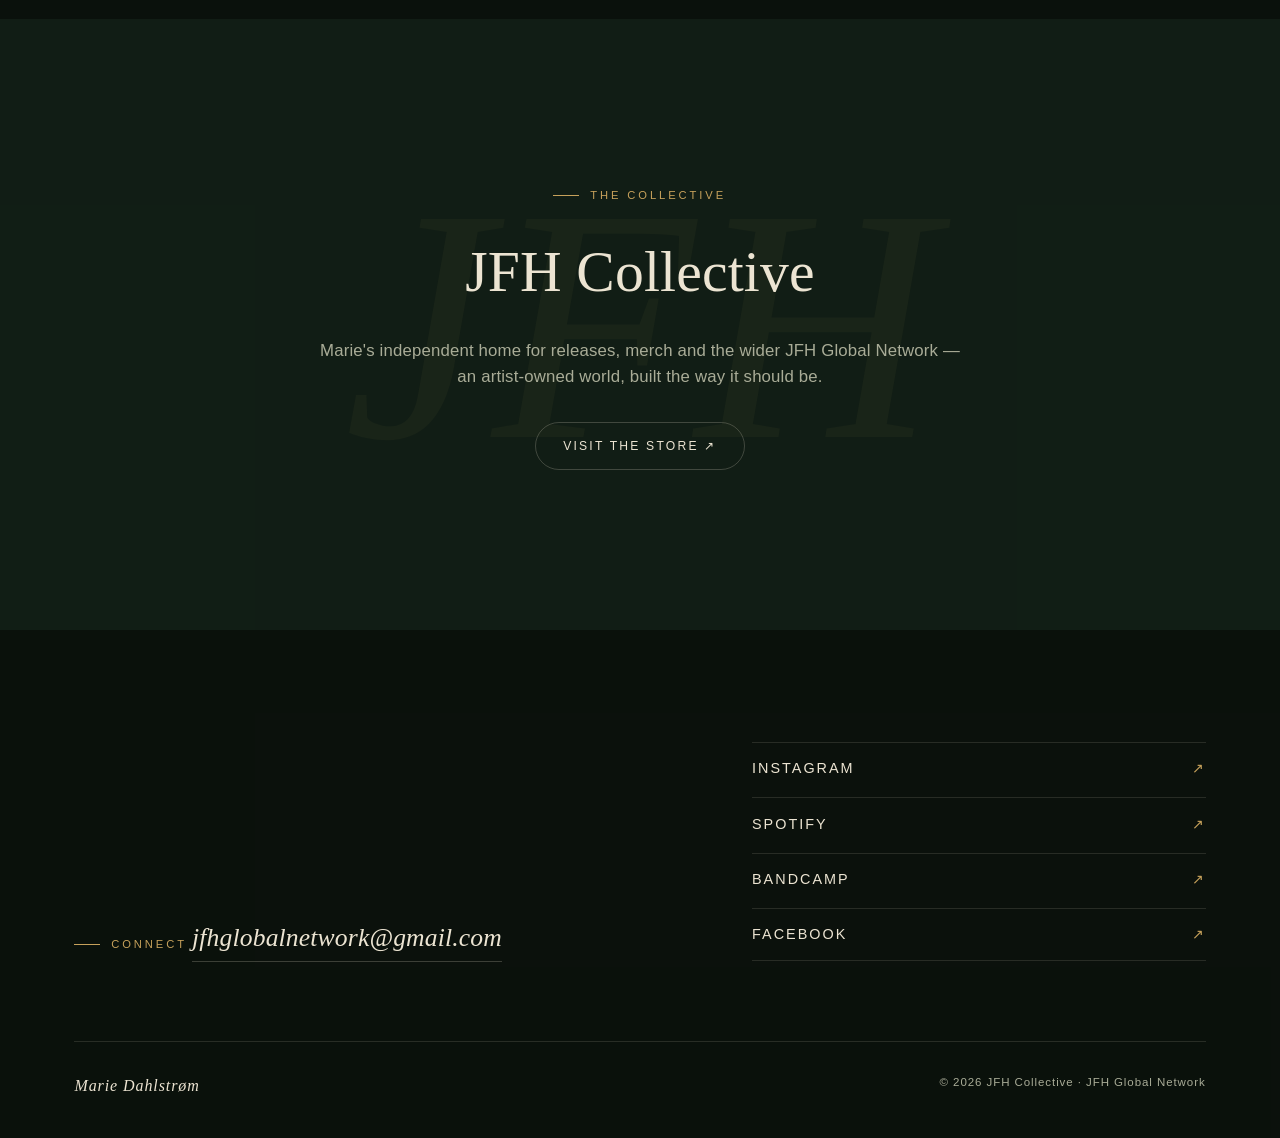
==== commit 037c669e: "Wire Denmark 2 May 2027 Ticketmaster link Co-Authored-By: Claude Opus 5.5 <noreply@anthropic.com> Cl" ====
--- a/index.html
+++ b/index.html
@@ -186,9 +186,8 @@
 <section class="live" id="live">
   <div class="wrap">
     <div class="live-head"><div><span class="kicker" data-reveal>Live</span><h2 data-reveal data-d="1">Live <em>Dates</em></h2></div></div>
-    <!-- Denmark (2 May 2027): venue and ticket link not public yet (13 Oct). When Marie sends them,
-         fill the venue/city and swap the pending span for
-         <a class="cta cta-gold" href="TICKET_URL" target="_blank" rel="noopener">Buy Tickets ↗</a> -->
+    <!-- Denmark (2 May 2027): Ticketmaster link from Marie (13 Oct). Venue name not confirmed yet;
+         Ticketmaster blocks automated reads, so fill the venue/city when Marie confirms it. -->
     <div class="shows">
       <div class="show" data-reveal>
         <div class="date">24 Apr<small>2027</small></div>
@@ -197,8 +196,8 @@
       </div>
       <div class="show" data-reveal data-d="1">
         <div class="date">02 May<small>2027</small></div>
-        <div class="venue">Denmark<span>Details soon</span></div>
-        <span class="cta is-pending">Tickets <small>soon</small></span>
+        <div class="venue">Denmark<span>Tickets on Ticketmaster</span></div>
+        <a class="cta cta-gold" href="https://www.ticketmaster.dk/event/marie-dahlstrom-jords-uk-billetter/1585513811" target="_blank" rel="noopener">Buy Tickets ↗</a>
       </div>
     </div>
     <p class="live-note" data-reveal data-d="1">Want Marie in your city? Tell her where to play next, and be first to hear when new shows are announced.</p>
